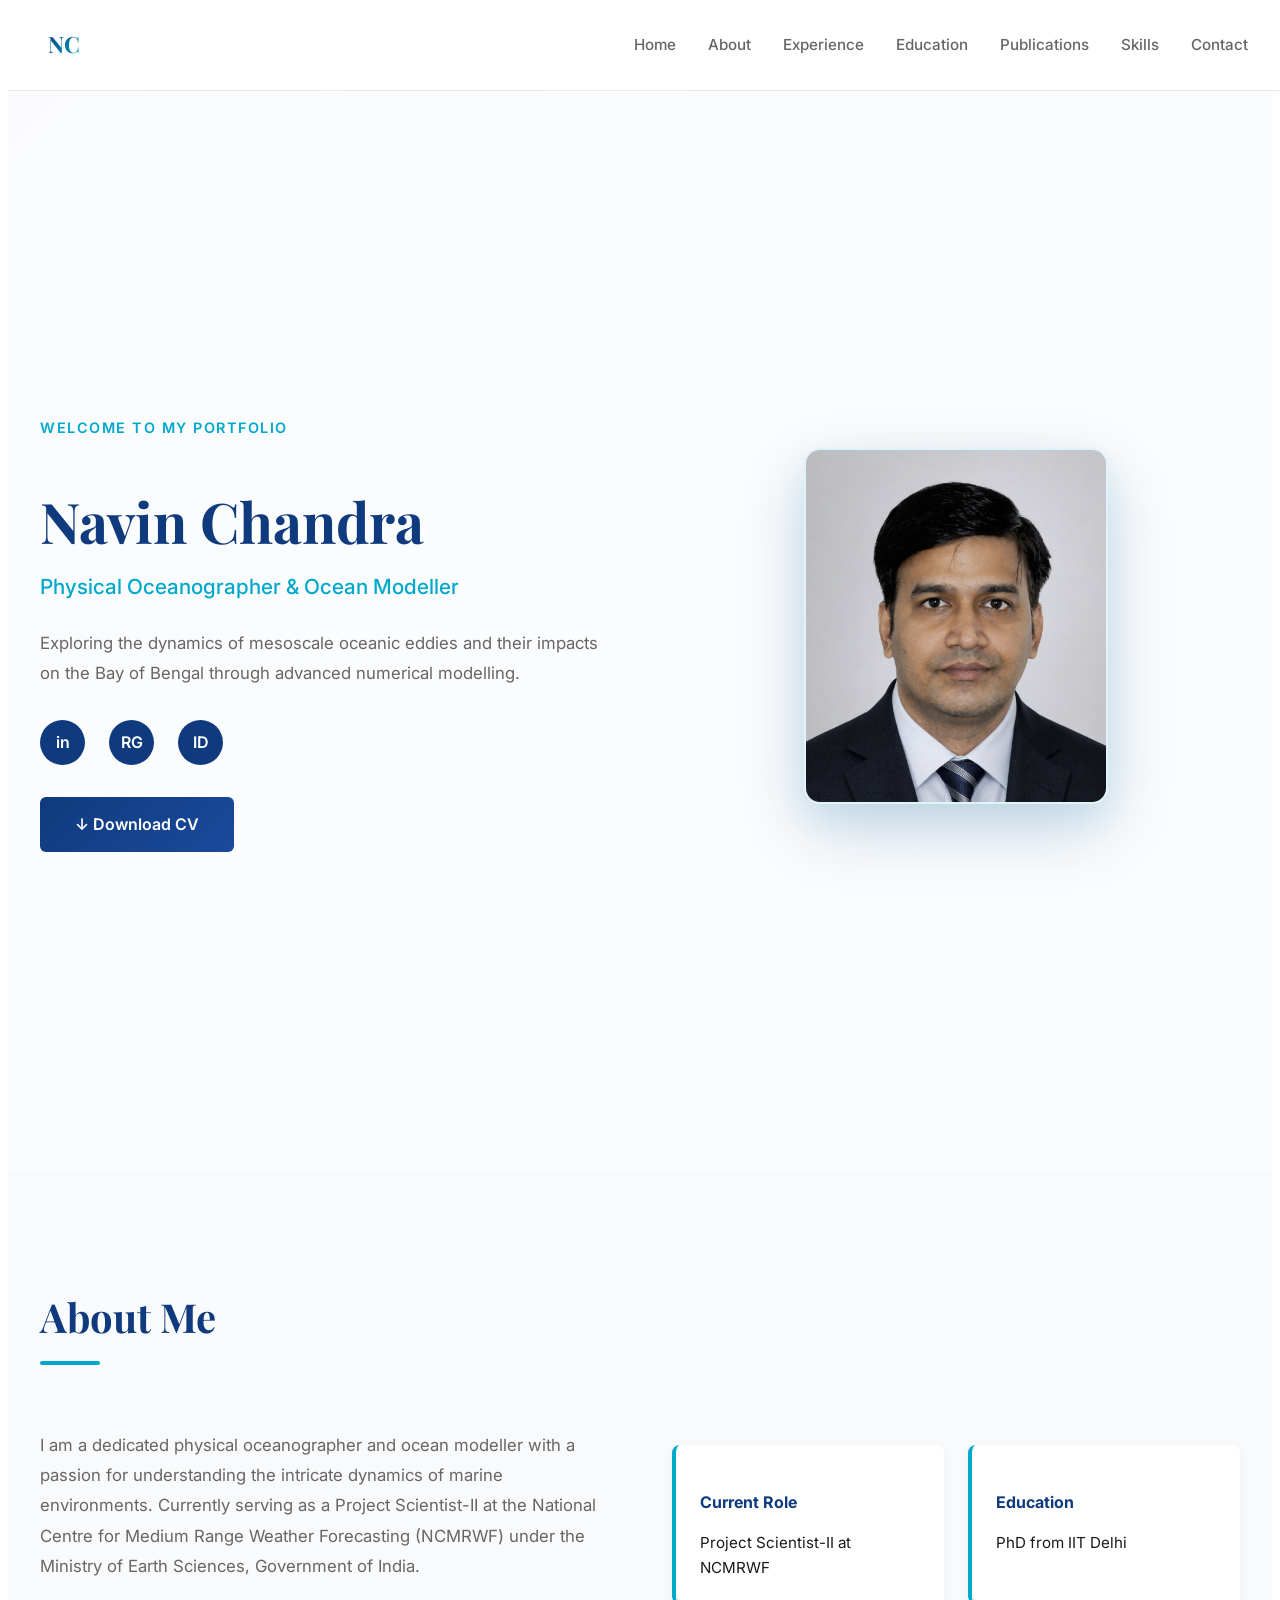
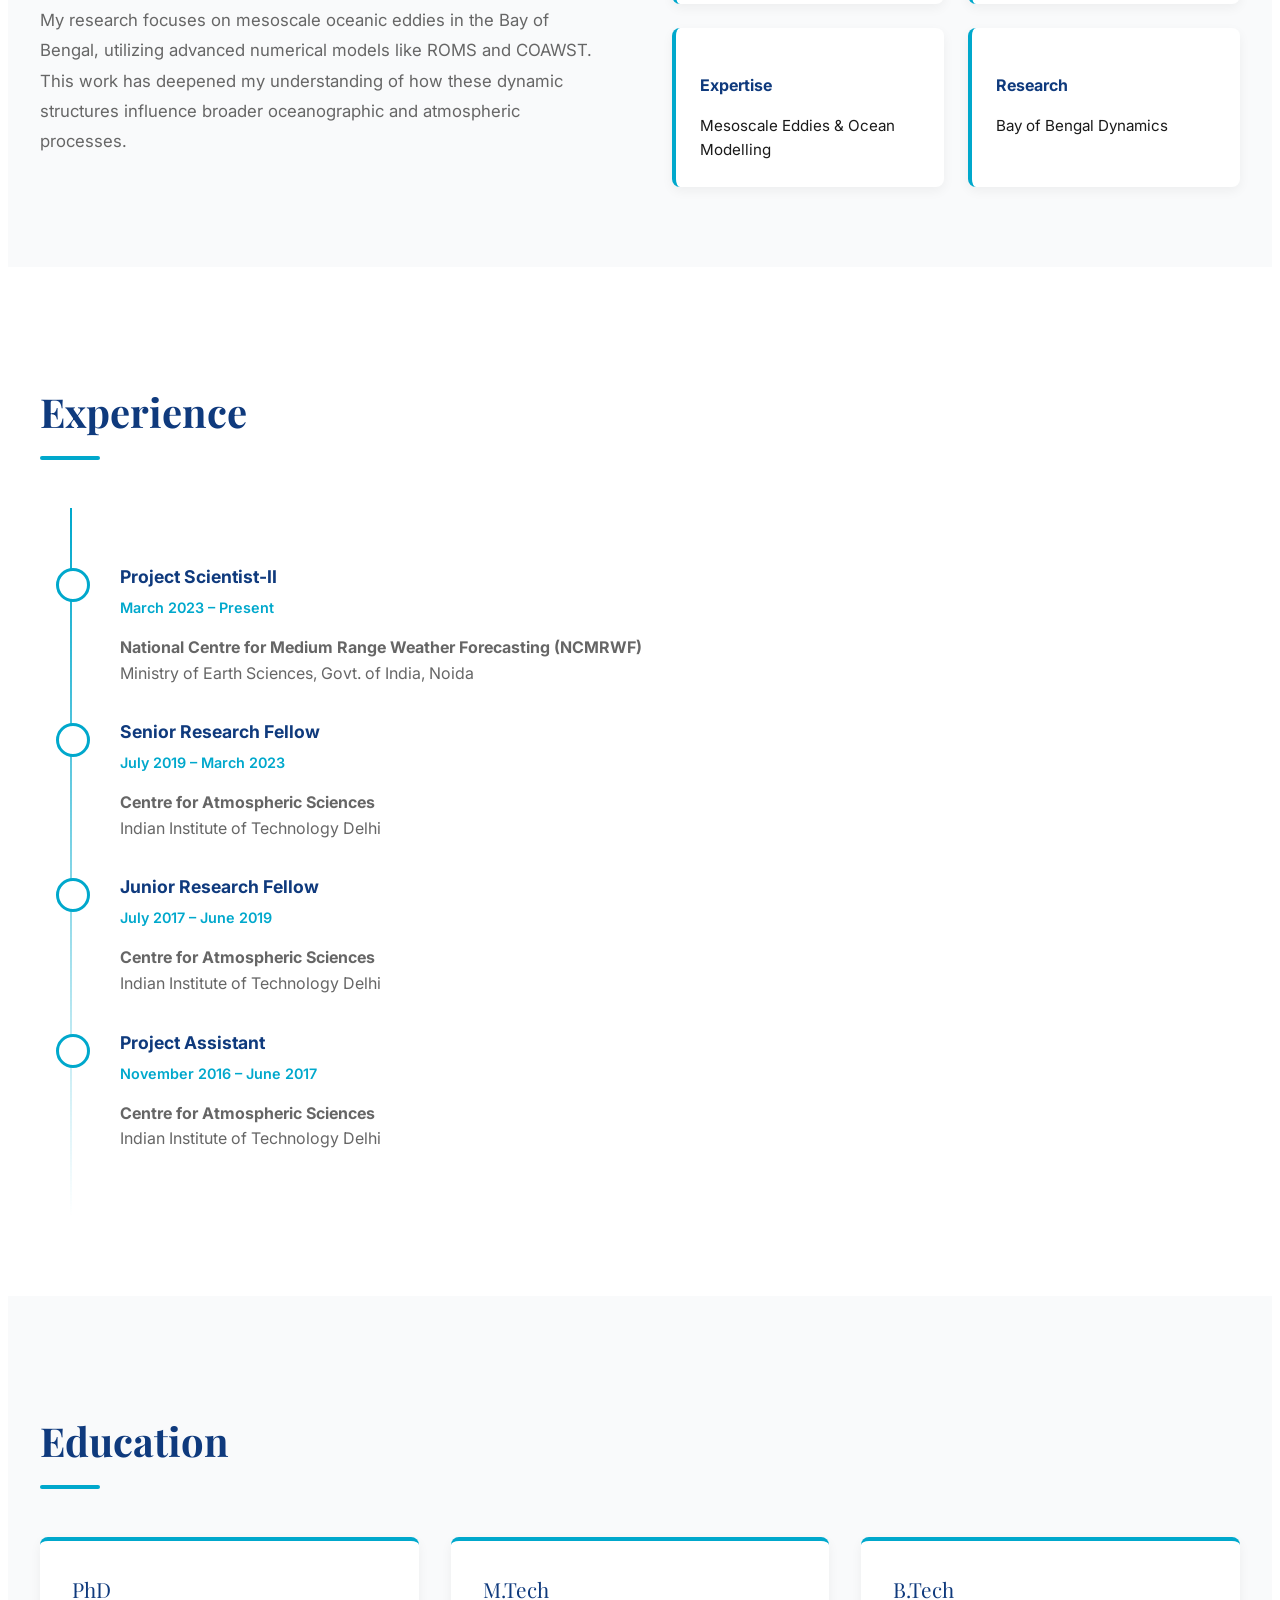
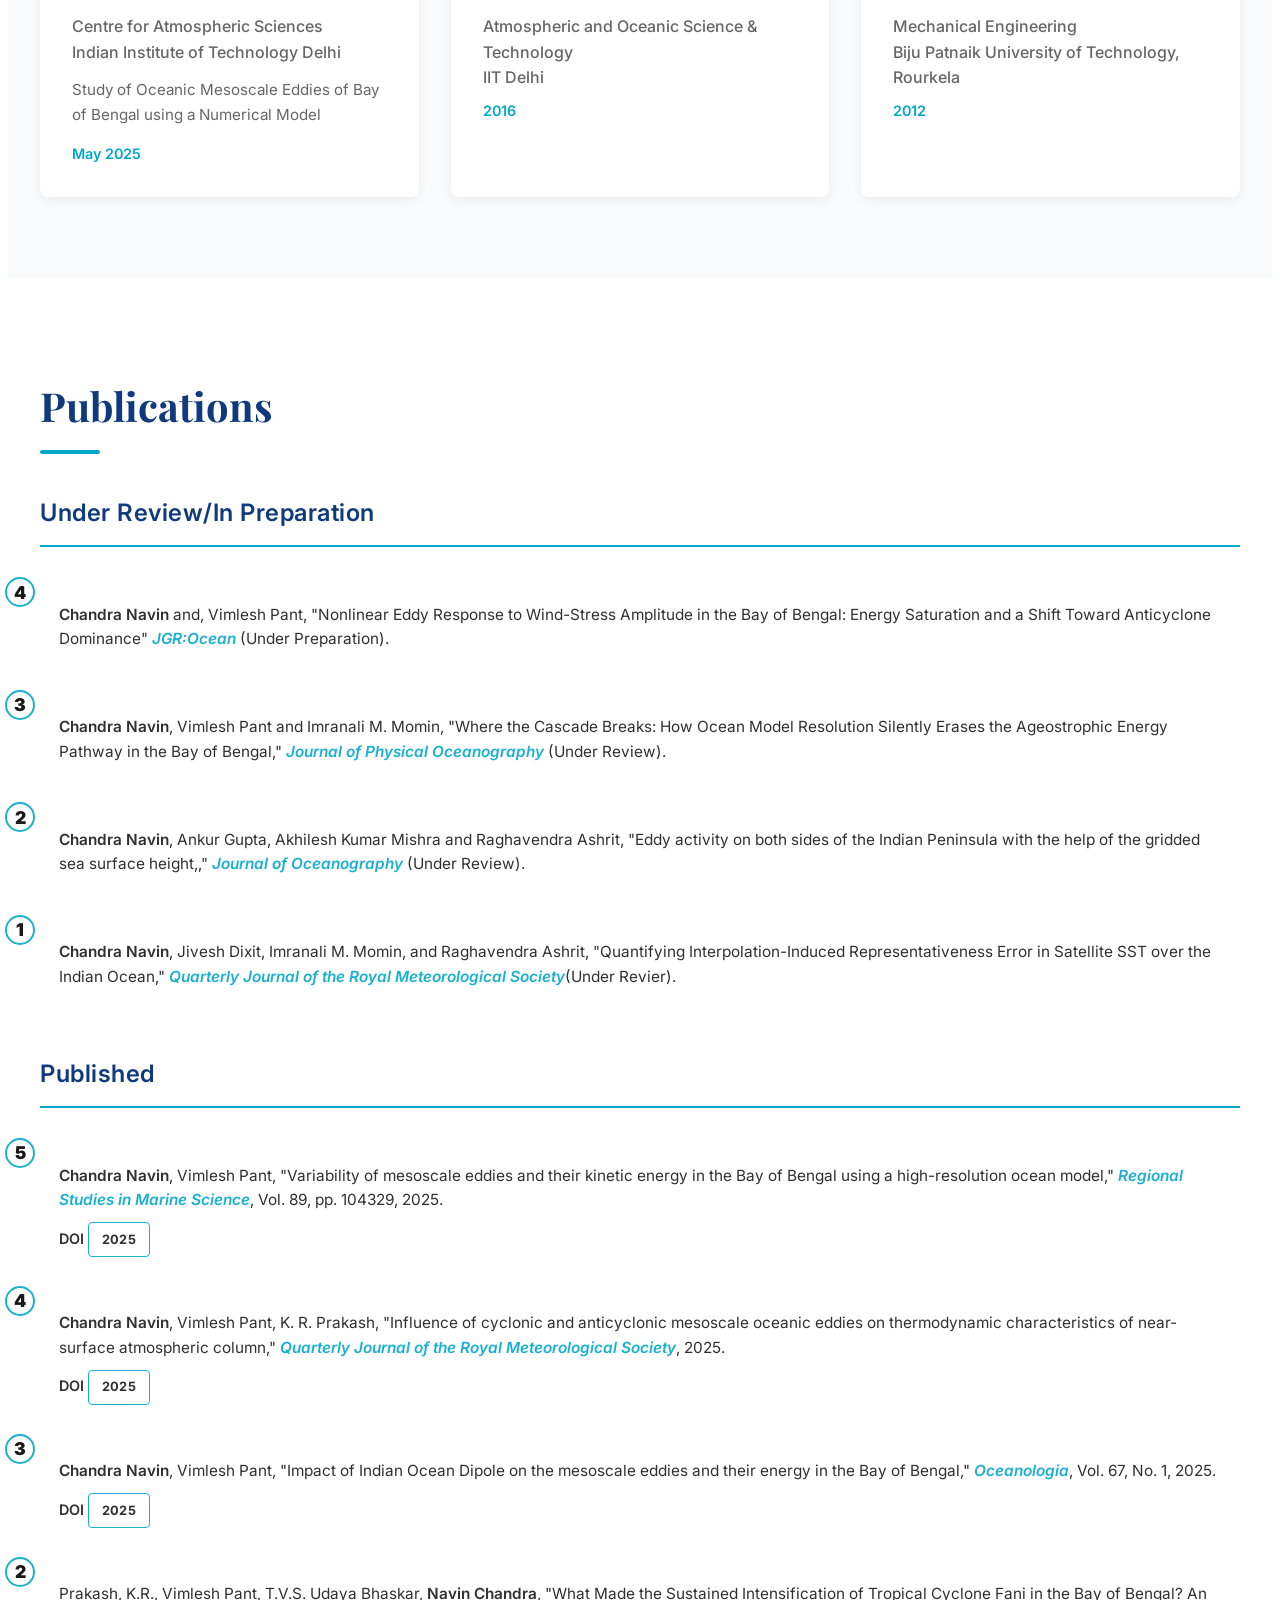
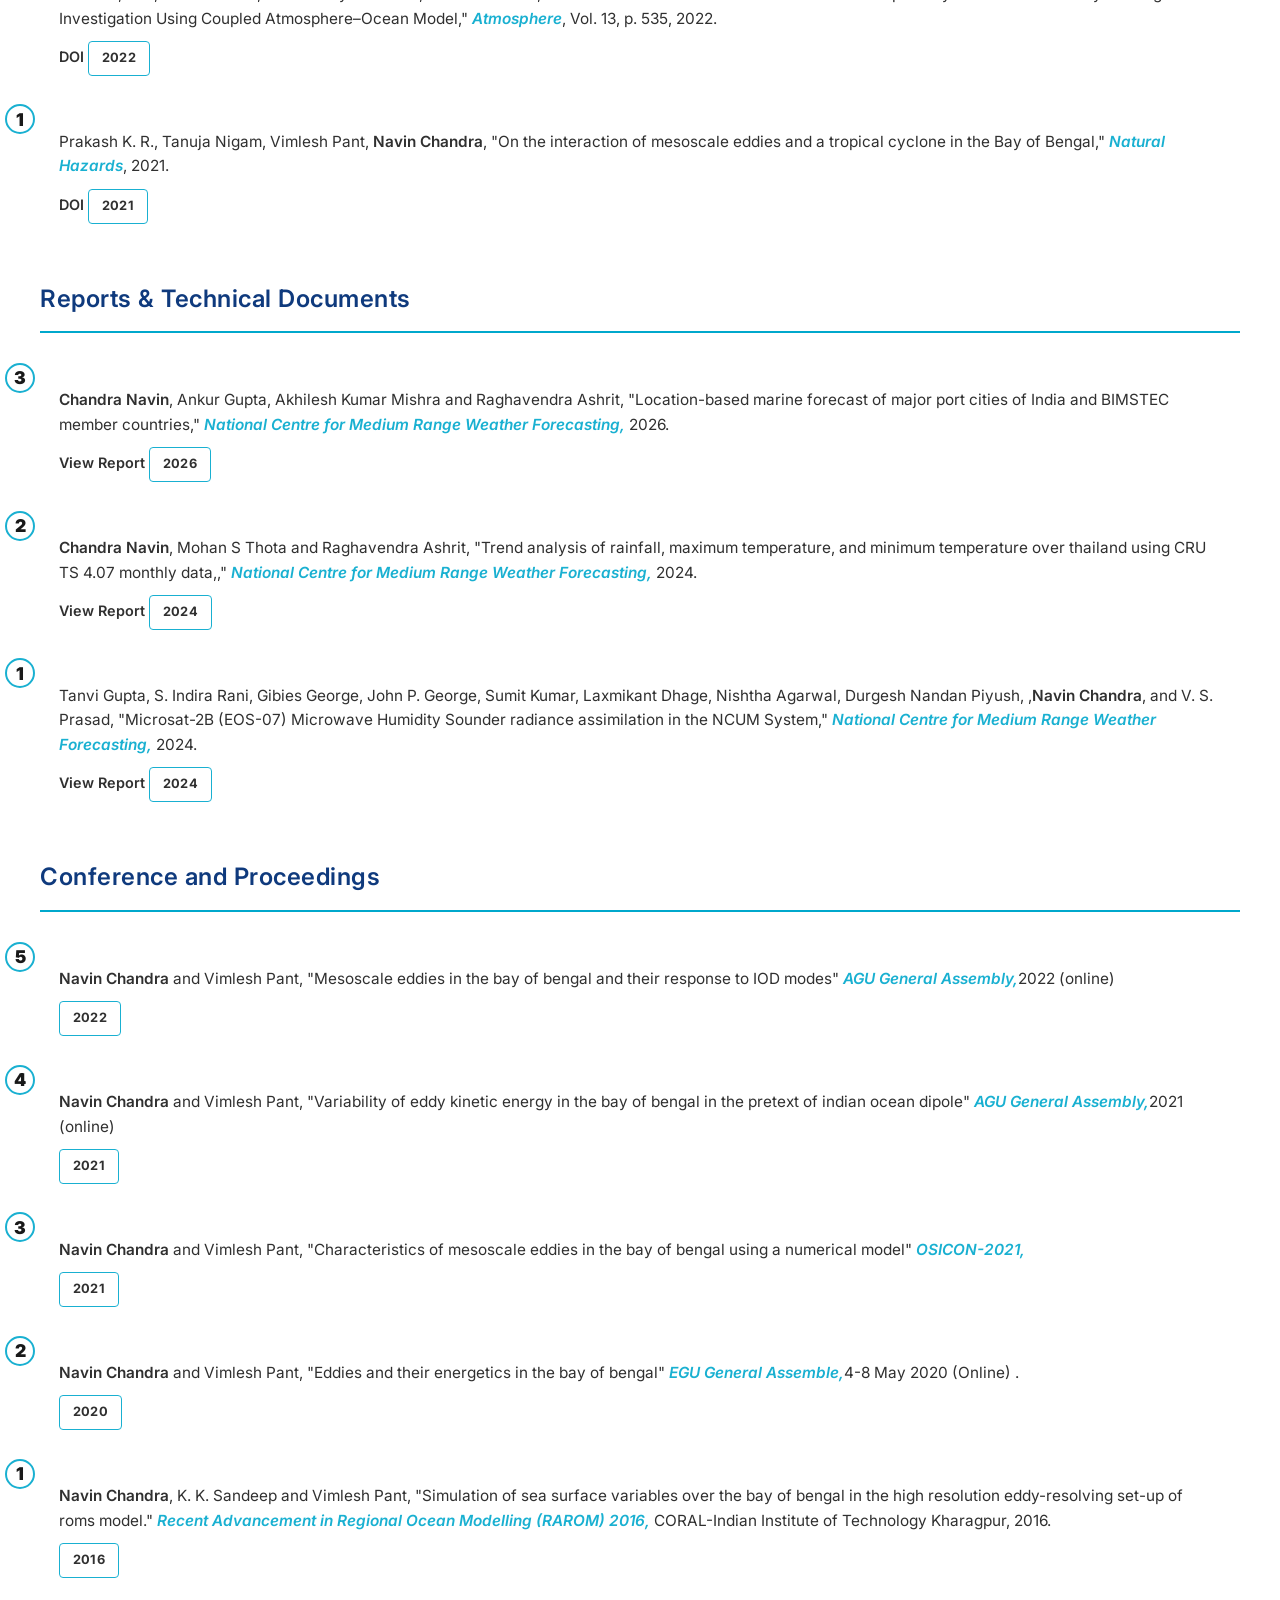
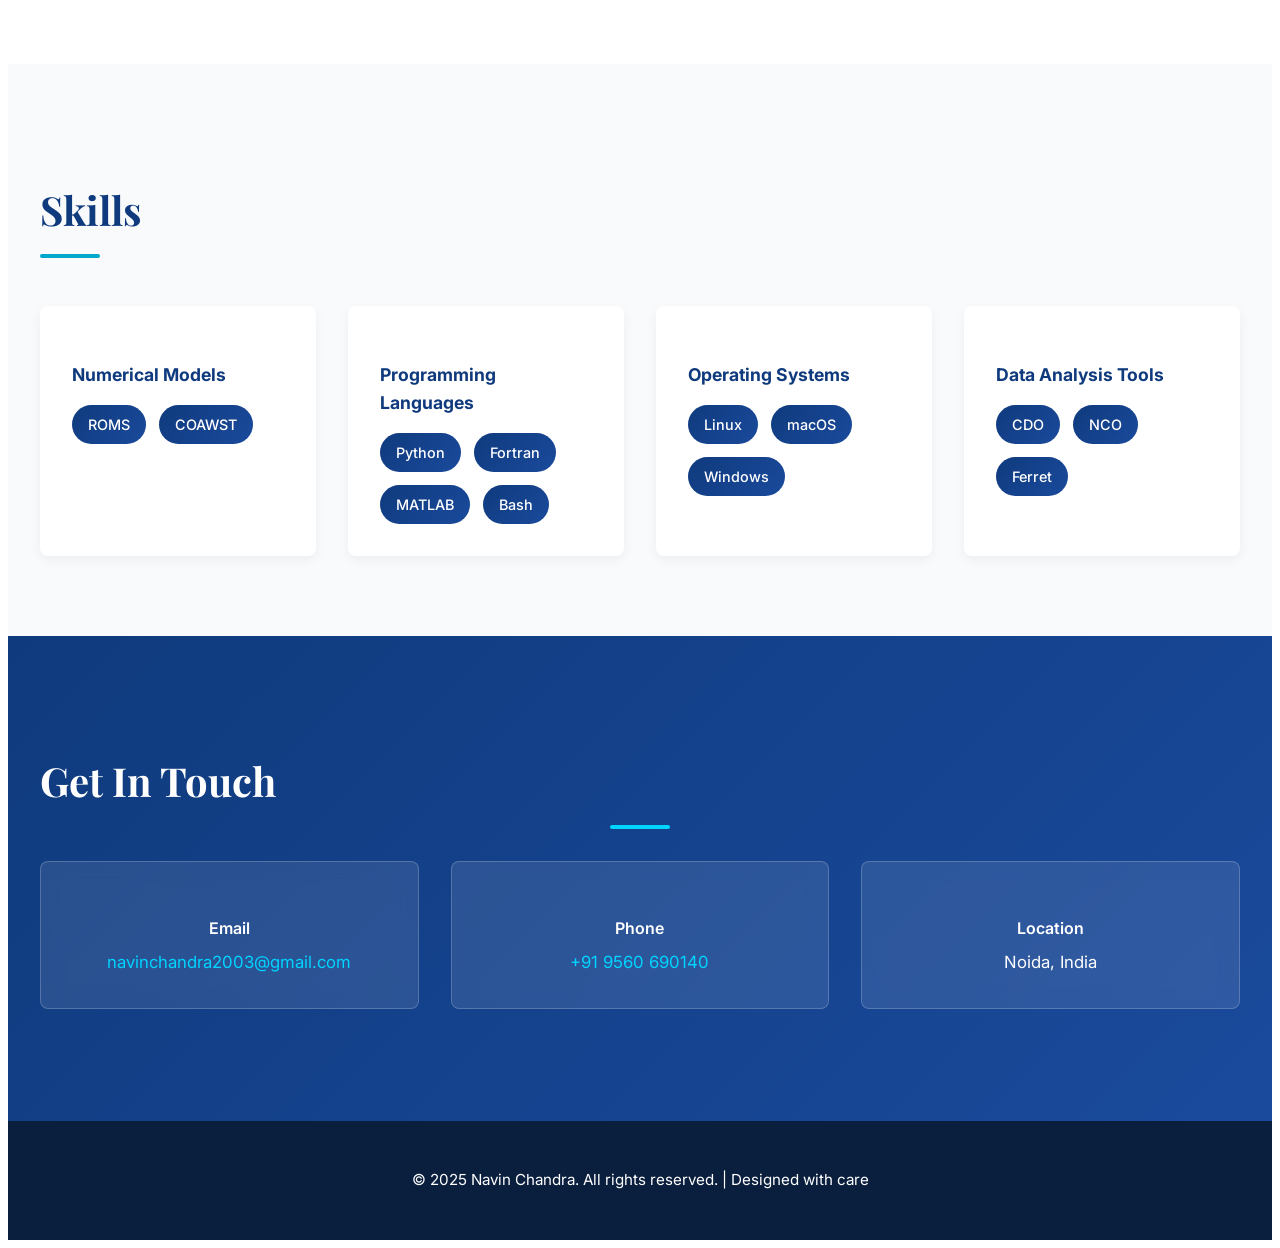
==== index.html @ 40f8e54f "Added wind sensitivity work, added seq" ====
<!DOCTYPE html>
<html lang="en">
<head>
    <meta charset="UTF-8">
    <meta name="viewport" content="width=device-width, initial-scale=1.0">
    <title>Navin Chandra - Physical Oceanographer</title>
    <link href="https://fonts.googleapis.com/css2?family=Playfair+Display:wght@600;700&family=Inter:wght@400;500;600&display=swap" rel="stylesheet">
    <link rel="stylesheet" href="style.css">
</head>
<body>
    <!-- Navigation -->
    <nav>
        <div class="container">
            <div class="logo">NC</div>
            <ul>
                <li><a href="#home">Home</a></li>
                <li><a href="#about">About</a></li>
                <li><a href="#experience">Experience</a></li>
                <li><a href="#education">Education</a></li>
                <li><a href="#publication">Publications</a></li>
                <li><a href="#skills">Skills</a></li>
                <li><a href="#contact">Contact</a></li>
            </ul>
        </div>
    </nav>

    <!-- Hero Section -->
    <section class="hero" id="home">
        <div class="container">
            <div class="hero-content">
                <p style="font-size: 0.9rem; color: var(--accent); font-weight: 600; text-transform: uppercase; letter-spacing: 1.5px;">Welcome to my portfolio</p>
                <h1>Navin Chandra</h1>
                <div class="subtitle">Physical Oceanographer & Ocean Modeller</div>
                <p>Exploring the dynamics of mesoscale oceanic eddies and their impacts on the Bay of Bengal through advanced numerical modelling.</p>
                
                <div class="social-links">
                    <a href="https://www.linkedin.com/in/navin-chandra-877a0140/" target="_blank" title="LinkedIn">in</a>
                    <a href="https://www.researchgate.net/profile/Navin_Chandra6" target="_blank" title="ResearchGate">RG</a>
                    <a href="https://orcid.org/0000-0001-9891-887X" target="_blank" title="ORCID">ID</a>
                </div>
                
                <a href="Navin_Chandra_CV.pdf" class="cta-button" target="_blank">↓ Download CV</a>
            </div>
            <div class="hero-image">
                <img src="navin.png" alt="Navin Chandra - Physical Oceanographer" title="Navin Chandra">
            </div>
        </div>
    </section>

    <!-- About Section -->
    <section id="about">
        <div class="container">
            <h2>About Me</h2>
            <div class="about-content">
                <div class="about-text">
                    <p>I am a dedicated physical oceanographer and ocean modeller with a passion for understanding the intricate dynamics of marine environments. Currently serving as a Project Scientist-II at the National Centre for Medium Range Weather Forecasting (NCMRWF) under the Ministry of Earth Sciences, Government of India.</p>
                    
                    <p>My research focuses on mesoscale oceanic eddies in the Bay of Bengal, utilizing advanced numerical models like ROMS and COAWST. This work has deepened my understanding of how these dynamic structures influence broader oceanographic and atmospheric processes.</p>
                </div>
                
                <div class="about-highlights">
                    <div class="highlight-card">
                        <h4>Current Role</h4>
                        <p>Project Scientist-II at NCMRWF</p>
                    </div>
                    <div class="highlight-card">
                        <h4>Education</h4>
                        <p>PhD from IIT Delhi</p>
                    </div>
                    <div class="highlight-card">
                        <h4>Expertise</h4>
                        <p>Mesoscale Eddies & Ocean Modelling</p>
                    </div>
                    <div class="highlight-card">
                        <h4>Research</h4>
                        <p>Bay of Bengal Dynamics</p>
                    </div>
                </div>
            </div>
        </div>
    </section>

    <!-- Experience Section -->
    <section id="experience">
        <div class="container">
            <h2>Experience</h2>
            <div class="timeline">
                <div class="timeline-item">
                    <h4>Project Scientist-II</h4>
                    <div class="date">March 2023 – Present</div>
                    <p><strong>National Centre for Medium Range Weather Forecasting (NCMRWF)</strong><br>Ministry of Earth Sciences, Govt. of India, Noida</p>
                </div>

                <div class="timeline-item">
                    <h4>Senior Research Fellow</h4>
                    <div class="date">July 2019 – March 2023</div>
                    <p><strong>Centre for Atmospheric Sciences</strong><br>Indian Institute of Technology Delhi</p>
                </div>

                <div class="timeline-item">
                    <h4>Junior Research Fellow</h4>
                    <div class="date">July 2017 – June 2019</div>
                    <p><strong>Centre for Atmospheric Sciences</strong><br>Indian Institute of Technology Delhi</p>
                </div>

                <div class="timeline-item">
                    <h4>Project Assistant</h4>
                    <div class="date">November 2016 – June 2017</div>
                    <p><strong>Centre for Atmospheric Sciences</strong><br>Indian Institute of Technology Delhi</p>
                </div>
            </div>
        </div>
    </section>

    <!-- Education Section -->
    <section id="education">
        <div class="container">
            <h2>Education</h2>
            <div class="education-grid">
                <div class="education-card">
                    <div class="degree">PhD</div>
                    <div class="institution">Centre for Atmospheric Sciences<br>Indian Institute of Technology Delhi</div>
                    <p style="font-size: 0.95rem; color: var(--text-light); margin-top: 0.8rem;">Study of Oceanic Mesoscale Eddies of Bay of Bengal using a Numerical Model</p>
                    <div class="year">May 2025</div>
                </div>

                <div class="education-card">
                    <div class="degree">M.Tech</div>
                    <div class="institution">Atmospheric and Oceanic Science & Technology<br>IIT Delhi</div>
                    <div class="year">2016</div>
                </div>

                <div class="education-card">
                    <div class="degree">B.Tech</div>
                    <div class="institution">Mechanical Engineering<br>Biju Patnaik University of Technology, Rourkela</div>
                    <div class="year">2012</div>
                </div>
            </div>
        </div>
    </section>

    <!-- Publications Section -->
    <section id="publication">
        <div class="container">
            <h2>Publications</h2>
            
            <h3 style="font-size: 1.5rem; color: var(--primary); margin-top: 2.5rem; margin-bottom: 1.5rem; padding-bottom: 0.8rem; border-bottom: 2px solid var(--accent);">Under Review/In Preparation</h3>

            <div class="publication-item" style="border-left-color: #ffa500; opacity: 0.9;" data-number="4">
                <p><strong>Chandra Navin</strong> and, Vimlesh Pant, "Nonlinear Eddy Response to Wind-Stress Amplitude in the Bay of Bengal: Energy Saturation and a Shift Toward Anticyclone Dominance" <em>JGR:Ocean </em> (Under Preparation).</p>
            </div>

            <div class="publication-item" style="border-left-color: #ffa500; opacity: 0.9;" data-number="3">
                <p><strong>Chandra Navin</strong>, Vimlesh Pant and Imranali M. Momin, "Where the Cascade Breaks: How Ocean Model Resolution Silently Erases the Ageostrophic Energy Pathway in the Bay of Bengal," <em>Journal of Physical Oceanography </em> (Under Review).</p>
            </div>
            
            <div class="publication-item" style="border-left-color: #ffa500; opacity: 0.9;" data-number="2">
                <p><strong>Chandra Navin</strong>, Ankur Gupta, Akhilesh Kumar Mishra and Raghavendra Ashrit, "Eddy activity on both sides of the Indian Peninsula with the help of the gridded sea surface height,," <em>Journal of Oceanography</em> (Under Review).</p>
            </div>

            <div class="publication-item" style="border-left-color: #ffa500; opacity: 0.9;" data-number="1">
                <p><strong>Chandra Navin</strong>, Jivesh Dixit, Imranali M. Momin, and Raghavendra Ashrit, "Quantifying Interpolation-Induced Representativeness Error in Satellite SST over the Indian Ocean,"  <em>Quarterly Journal of the Royal Meteorological Society</em>(Under Revier).</p>
            </div>


            <h3 style="font-size: 1.5rem; color: var(--primary); margin-top: 2.5rem; margin-bottom: 1.5rem; padding-bottom: 0.8rem; border-bottom: 2px solid var(--accent);">Published</h3>

            <div class="publication-item" style="border-left-color: #27ae60; opacity: 0.9;"data-number="5">
                <p><strong>Chandra Navin</strong>, Vimlesh Pant, "Variability of mesoscale eddies and their kinetic energy in the Bay of Bengal using a high-resolution ocean model," <em>Regional Studies in Marine Science</em>, Vol. 89, pp. 104329, 2025.</p>
                <a href="https://doi.org/10.1016/j.rsma.2025.104329" target="_blank">DOI </a>
                <div class="publication-year">2025</div>
            </div>

            <div class="publication-item" style="border-left-color: #27ae60; opacity: 0.9;"data-number="4">
                <p><strong>Chandra Navin</strong>, Vimlesh Pant, K. R. Prakash, "Influence of cyclonic and anticyclonic mesoscale oceanic eddies on thermodynamic characteristics of near-surface atmospheric column," <em>Quarterly Journal of the Royal Meteorological Society</em>, 2025.</p>
                <a href="https://doi.org/10.1002/qj.5036" target="_blank">DOI </a>
                <div class="publication-year">2025</div>
            </div>

            <div class="publication-item" style="border-left-color: #27ae60; opacity: 0.9;"data-number="3">
                <p><strong>Chandra Navin</strong>, Vimlesh Pant, "Impact of Indian Ocean Dipole on the mesoscale eddies and their energy in the Bay of Bengal," <em>Oceanologia</em>, Vol. 67, No. 1, 2025.</p>
                <a href="https://doi.org/10.5697/ygvi7171" target="_blank">DOI </a>
                <div class="publication-year">2025</div>
            </div>

            <div class="publication-item" style="border-left-color: #27ae60; opacity: 0.9;"data-number="2">
                <p>Prakash, K.R., Vimlesh Pant, T.V.S. Udaya Bhaskar, <strong>Navin Chandra</strong>, "What Made the Sustained Intensification of Tropical Cyclone Fani in the Bay of Bengal? An Investigation Using Coupled Atmosphere–Ocean Model," <em>Atmosphere</em>, Vol. 13, p. 535, 2022.</p>
                <a href="https://doi.org/10.3390/atmos13040535" target="_blank">DOI </a>
                <div class="publication-year">2022</div>
            </div>

            <div class="publication-item" style="border-left-color: #27ae60; opacity: 0.9;" data-number="1">
                <p>Prakash K. R., Tanuja Nigam, Vimlesh Pant, <strong>Navin Chandra</strong>, "On the interaction of mesoscale eddies and a tropical cyclone in the Bay of Bengal," <em>Natural Hazards</em>, 2021.</p>
                <a href="https://doi.org/10.1007/s11069-021-04524-z" target="_blank">DOI </a>
                <div class="publication-year">2021</div>
            </div>

            <h3 style="font-size: 1.5rem; color: var(--primary); margin-top: 2.5rem; margin-bottom: 1.5rem; padding-bottom: 0.8rem; border-bottom: 2px solid var(--accent);">Reports & Technical Documents</h3>
            
            <div class="publication-item" style="border-left-color: #27ae60; opacity: 0.9;" data-number="3">
                <p><strong>Chandra Navin</strong>, Ankur Gupta, Akhilesh Kumar Mishra and Raghavendra Ashrit, "Location-based marine forecast of major port cities of India and BIMSTEC member countries," <em>National Centre for Medium Range Weather Forecasting,</em> 2026.</p>
                <a href="https://nwp.ncmrwf.gov.in/publications/rr/10.64349/nmrf.tr.4.2026" target="_blank" >View Report</a>
                <div class="publication-year" >2026</div>
            </div>
            
            <div class="publication-item" style="border-left-color: #27ae60; opacity: 0.9;" data-number="2">
                <p><strong>Chandra Navin</strong>, Mohan S Thota and Raghavendra Ashrit, "Trend analysis of rainfall, maximum temperature, and minimum temperature over thailand using CRU TS 4.07 monthly data,," <em>National Centre for Medium Range Weather Forecasting,</em> 2024.</p>
                <a href="https://nwp.ncmrwf.gov.in/publications/rr/10.64349/nmrf.rr.5.2024" target="_blank" >View Report</a>
                <div class="publication-year" >2024</div>
            </div>

            <div class="publication-item" style="border-left-color: #27ae60; opacity: 0.9;" data-number="1">
                <p>Tanvi Gupta, S. Indira Rani, Gibies George, John P. George, Sumit Kumar, Laxmikant Dhage, Nishtha Agarwal, Durgesh Nandan Piyush, ,<strong>Navin Chandra</strong>, and V. S. Prasad, "Microsat-2B (EOS-07) Microwave Humidity Sounder radiance assimilation in the NCUM System," <em>National Centre for Medium Range Weather Forecasting,</em> 2024.</p>
                <a href="https://nwp.ncmrwf.gov.in/publications/rr/10.64349/nmrf.rr.2.2024" target="_blank">View Report</a>
                <div class="publication-year">2024</div>
            </div>

            <h3 style="font-size: 1.5rem; color: var(--primary); margin-top: 2.5rem; margin-bottom: 1.5rem; padding-bottom: 0.8rem; border-bottom: 2px solid var(--accent);">Conference and Proceedings</h3>

            <div class="publication-item" style="border-left-color: #27ae60; opacity: 0.9;" data-number="5">
                <p><strong>Navin Chandra</strong> and Vimlesh Pant, "Mesoscale eddies in the bay of bengal and their response to IOD modes" <em>AGU General Assembly,</em>2022 (online) </p>
                <div class="publication-year" >2022</div>
            </div>

            <div class="publication-item" style="border-left-color: #27ae60; opacity: 0.9;" data-number="4">
                <p><strong>Navin Chandra</strong> and Vimlesh Pant, "Variability of eddy kinetic energy in the bay of bengal in the pretext of indian ocean dipole" <em>AGU General Assembly,</em>2021 (online) </p>
                <div class="publication-year" >2021</div>
            </div>

            <div class="publication-item" style="border-left-color: #27ae60; opacity: 0.9;" data-number="3">
                <p><strong>Navin Chandra</strong> and Vimlesh Pant, "Characteristics of mesoscale eddies in the bay of bengal using a numerical model" <em>OSICON-2021,</em> </p>
                <div class="publication-year" >2021</div>
            </div>

            <div class="publication-item" style="border-left-color: #27ae60; opacity: 0.9;" data-number="2">
                <p><strong>Navin Chandra</strong> and Vimlesh Pant, "Eddies and their energetics in the bay of bengal" <em>EGU General Assemble,</em>4-8 May 2020 (Online) .</p>
                <div class="publication-year" >2020</div>
            </div>
            
            <div class="publication-item" style="border-left-color: #27ae60; opacity: 0.9;" data-number="1">
                <p><strong>Navin Chandra</strong>, K. K. Sandeep and Vimlesh Pant, "Simulation of sea surface variables over the bay of bengal in the high resolution eddy-resolving set-up of roms model." <em>Recent Advancement in Regional Ocean Modelling (RAROM) 2016,</em> CORAL-Indian Institute of Technology Kharagpur, 2016.</p>
                <div class="publication-year" >2016</div>
            </div>


            

        </div>
    </section>

    <!-- Skills Section -->
    <section id="skills">
        <div class="container">
            <h2>Skills</h2>
            <div class="skills-grid">
                <div class="skill-category">
                    <h4>Numerical Models</h4>
                    <div class="skill-tags">
                        <span class="skill-tag">ROMS</span>
                        <span class="skill-tag">COAWST</span>
                    </div>
                </div>

                <div class="skill-category">
                    <h4>Programming Languages</h4>
                    <div class="skill-tags">
                        <span class="skill-tag">Python</span>
                        <span class="skill-tag">Fortran</span>
                        <span class="skill-tag">MATLAB</span>
                        <span class="skill-tag">Bash</span>
                    </div>
                </div>

                <div class="skill-category">
                    <h4>Operating Systems</h4>
                    <div class="skill-tags">
                        <span class="skill-tag">Linux</span>
                        <span class="skill-tag">macOS</span>
                        <span class="skill-tag">Windows</span>
                    </div>
                </div>

                <div class="skill-category">
                    <h4>Data Analysis Tools</h4>
                    <div class="skill-tags">
                        <span class="skill-tag">CDO</span>
                        <span class="skill-tag">NCO</span>
                        <span class="skill-tag">Ferret</span>
                    </div>
                </div>
            </div>
        </div>
    </section>

    <!-- Contact Section -->
    <section id="contact">
        <div class="container">
            <h2>Get In Touch</h2>
            <div class="contact-info">
                <div class="contact-method">
                    <h4>Email</h4>
                    <p><a href="mailto:navinchandra2003@gmail.com">navinchandra2003@gmail.com</a></p>
                </div>
                <div class="contact-method">
                    <h4>Phone</h4>
                    <p><a href="tel:+919560690140">+91 9560 690140</a></p>
                </div>
                <div class="contact-method">
                    <h4>Location</h4>
                    <p>Noida, India</p>
                </div>
            </div>
        </div>
    </section>

    <!-- Footer -->
    <footer>
        <div class="container">
            <p>&copy; 2025 Navin Chandra. All rights reserved. | Designed with care</p>
        </div>
    </footer>
</body>
</html>
---- style.css ----
---
---

* {
    margin: 0;
    padding: 0;
    box-sizing: border-box;
}

:root {
    --primary: #0f3a7d;
    --primary-light: #1a4a9c;
    --accent: #00a8cc;
    --accent-light: #00d4ff;
    --text-dark: #1a1a1a;
    --text-light: #666666;
    --border-light: #e8e8e8;
    --bg-light: #f9fafb;
    --bg-white: #ffffff;
}

html {
    scroll-behavior: smooth;
}

body {
    font-family: 'Inter', sans-serif;
    color: var(--text-dark);
    background: var(--bg-white);
    line-height: 1.6;
    overflow-x: hidden;
}

/* ===== NAVIGATION ===== */
nav {
    position: fixed;
    top: 0;
    width: 100%;
    background: rgba(255, 255, 255, 0.95);
    backdrop-filter: blur(10px);
    z-index: 100;
    border-bottom: 1px solid var(--border-light);
    padding: 1rem 0;
}

nav .container {
    max-width: 1200px;
    margin: 0 auto;
    padding: 0 2rem;
    display: flex;
    justify-content: space-between;
    align-items: center;
}

nav .logo {
    font-family: 'Playfair Display', serif;
    font-size: 1.4rem;
    font-weight: 700;
    background: linear-gradient(135deg, var(--primary), var(--accent));
    -webkit-background-clip: text;
    -webkit-text-fill-color: transparent;
    background-clip: text;
}

nav ul {
    list-style: none;
    display: flex;
    gap: 2rem;
}

nav a {
    text-decoration: none;
    color: var(--text-light);
    font-size: 0.95rem;
    font-weight: 500;
    transition: all 0.3s ease;
    position: relative;
}

nav a:hover {
    color: var(--accent);
}

nav a::after {
    content: '';
    position: absolute;
    width: 0;
    height: 2px;
    bottom: -5px;
    left: 0;
    background: var(--accent);
    transition: width 0.3s ease;
}

nav a:hover::after {
    width: 100%;
}

@media (max-width: 768px) {
    nav ul {
        gap: 1rem;
        font-size: 0.9rem;
    }
}

/* ===== HERO SECTION ===== */
.hero {
    margin-top: 80px;
    background: linear-gradient(135deg, rgba(15, 58, 125, 0.02), rgba(0, 168, 204, 0.02));
    padding: 6rem 2rem;
    min-height: 100vh;
    display: flex;
    align-items: center;
}

.hero .container {
    max-width: 1200px;
    margin: 0 auto;
    display: grid;
    grid-template-columns: 1fr 1fr;
    gap: 4rem;
    align-items: center;
}

.hero-content h1 {
    font-family: 'Playfair Display', serif;
    font-size: 3.5rem;
    font-weight: 700;
    line-height: 1.2;
    color: var(--primary);
    margin-bottom: 1rem;
    animation: slideInLeft 0.8s ease;
}

.hero-content .subtitle {
    font-size: 1.3rem;
    color: var(--accent);
    font-weight: 500;
    margin-bottom: 1.5rem;
    animation: slideInLeft 0.8s ease 0.1s both;
}

.hero-content p {
    font-size: 1.05rem;
    color: var(--text-light);
    margin-bottom: 2rem;
    line-height: 1.8;
    animation: slideInLeft 0.8s ease 0.2s both;
}

.hero-image {
    position: relative;
    animation: slideInRight 0.8s ease;
    display: flex;
    justify-content: center;
    align-items: center;
}

.hero-image img {
    width: 55%;
    max-width: 300px;
    aspect-ratio: 0.85;
    object-fit: cover;
    object-position: center top;
    border-radius: 16px;
    box-shadow: 0 25px 70px rgba(15, 58, 125, 0.2),
                0 15px 35px rgba(0, 168, 204, 0.1);
    border: 2px solid rgba(0, 168, 204, 0.1);
    transition: all 0.3s ease;
}

.hero-image img:hover {
    transform: translateY(-5px);
    box-shadow: 0 35px 80px rgba(15, 58, 125, 0.25),
                0 20px 40px rgba(0, 168, 204, 0.15);
}

.social-links {
    display: flex;
    gap: 1.5rem;
    margin-bottom: 2rem;
    animation: slideInLeft 0.8s ease 0.3s both;
}

.social-links a {
    display: inline-flex;
    align-items: center;
    justify-content: center;
    width: 45px;
    height: 45px;
    border-radius: 50%;
    background: var(--primary);
    color: white;
    text-decoration: none;
    transition: all 0.3s ease;
    font-weight: 600;
}

.social-links a:hover {
    background: var(--accent);
    transform: translateY(-3px);
}

.cta-button {
    display: inline-block;
    padding: 0.9rem 2.2rem;
    background: linear-gradient(135deg, var(--primary), var(--primary-light));
    color: white;
    text-decoration: none;
    border-radius: 6px;
    font-weight: 600;
    transition: all 0.3s ease;
    cursor: pointer;
    border: none;
    font-size: 1rem;
    animation: slideInLeft 0.8s ease 0.3s both;
}

.cta-button:hover {
    transform: translateY(-2px);
    box-shadow: 0 10px 30px rgba(15, 58, 125, 0.3);
}

@keyframes slideInLeft {
    from {
        opacity: 0;
        transform: translateX(-30px);
    }
    to {
        opacity: 1;
        transform: translateX(0);
    }
}

@keyframes slideInRight {
    from {
        opacity: 0;
        transform: translateX(30px);
    }
    to {
        opacity: 1;
        transform: translateX(0);
    }
}

@media (max-width: 768px) {
    .hero .container {
        grid-template-columns: 1fr;
    }

    .hero-content h1 {
        font-size: 2.2rem;
    }

    .hero-content .subtitle {
        font-size: 1.1rem;
    }
}

/* ===== SECTIONS ===== */
section {
    padding: 5rem 2rem;
}

.container {
    max-width: 1200px;
    margin: 0 auto;
}

section h2 {
    font-family: 'Playfair Display', serif;
    font-size: 2.5rem;
    color: var(--primary);
    margin-bottom: 3rem;
    text-align: left;
    position: relative;
    padding-bottom: 1rem;
}

section h2::before {
    content: '';
    position: absolute;
    width: 60px;
    height: 4px;
    background: var(--accent);
    bottom: 0;
    left: 0;
    border-radius: 2px;
}

/* ===== ABOUT SECTION ===== */
#about {
    background: var(--bg-light);
}

.about-content {
    display: grid;
    grid-template-columns: 1fr 1fr;
    gap: 4rem;
    align-items: start;
}

.about-text p {
    font-size: 1.05rem;
    color: var(--text-light);
    margin-bottom: 1.5rem;
    line-height: 1.8;
}

.about-highlights {
    display: grid;
    grid-template-columns: 1fr 1fr;
    gap: 1.5rem;
    margin-top: 2rem;
}

.highlight-card {
    background: var(--bg-white);
    padding: 1.5rem;
    border-radius: 8px;
    border-left: 4px solid var(--accent);
    box-shadow: 0 4px 12px rgba(0, 0, 0, 0.05);
    transition: all 0.3s ease;
}

.highlight-card:hover {
    transform: translateY(-5px);
    box-shadow: 0 8px 20px rgba(15, 58, 125, 0.1);
}

.highlight-card h4 {
    color: var(--primary);
    margin-bottom: 0.5rem;
    font-size: 1rem;
}

.highlight-card p {
    font-size: 0.95rem;
    margin-bottom: 0;
}

@media (max-width: 768px) {
    .about-content {
        grid-template-columns: 1fr;
    }

    .about-highlights {
        grid-template-columns: 1fr;
    }
}

/* ===== EXPERIENCE ===== */
#experience {
    background: var(--bg-white);
}

.timeline {
    position: relative;
    padding: 2rem 0;
}

.timeline::before {
    content: '';
    position: absolute;
    left: 30px;
    top: 0;
    bottom: 0;
    width: 2px;
    background: linear-gradient(180deg, var(--accent), transparent);
}

.timeline-item {
    margin-bottom: 2rem;
    padding-left: 80px;
    position: relative;
    animation: fadeInUp 0.6s ease;
}

.timeline-item::before {
    content: '';
    position: absolute;
    left: 16px;
    top: 5px;
    width: 28px;
    height: 28px;
    background: var(--bg-white);
    border: 3px solid var(--accent);
    border-radius: 50%;
}

.timeline-item h4 {
    font-size: 1.1rem;
    color: var(--primary);
    margin-bottom: 0.3rem;
}

.timeline-item .date {
    font-size: 0.9rem;
    color: var(--accent);
    font-weight: 600;
    margin-bottom: 0.5rem;
}

.timeline-item p {
    color: var(--text-light);
    margin-bottom: 0;
    line-height: 1.6;
}

@keyframes fadeInUp {
    from {
        opacity: 0;
        transform: translateY(20px);
    }
    to {
        opacity: 1;
        transform: translateY(0);
    }
}

/* ===== EDUCATION ===== */
#education {
    background: var(--bg-light);
}

.education-grid {
    display: grid;
    grid-template-columns: repeat(auto-fit, minmax(320px, 1fr));
    gap: 2rem;
}

.education-card {
    background: var(--bg-white);
    padding: 2rem;
    border-radius: 8px;
    box-shadow: 0 4px 12px rgba(0, 0, 0, 0.05);
    border-top: 4px solid var(--accent);
    transition: all 0.3s ease;
}

.education-card:hover {
    transform: translateY(-8px);
    box-shadow: 0 12px 30px rgba(15, 58, 125, 0.12);
}

.education-card .degree {
    font-family: 'Playfair Display', serif;
    font-size: 1.3rem;
    color: var(--primary);
    margin-bottom: 0.5rem;
}

.education-card .institution {
    color: var(--text-light);
    font-weight: 500;
    margin-bottom: 0.5rem;
}

.education-card .year {
    color: var(--accent);
    font-weight: 600;
    font-size: 0.9rem;
}

/* ===== PUBLICATIONS ===== */
/*
#publication {
    background: var(--bg-white);
    padding: 3rem 2rem;
}

#publication h2 {
    margin-bottom: 2rem;
}

#publication h3 {
    font-size: 1.3rem !important;
    color: var(--primary) !important;
    margin-top: 1.8rem !important;
    margin-bottom: 1rem !important;
    padding-bottom: 0.5rem !important;
    border-bottom: 2px solid;
    font-weight: 600;
}

.publication-item {
    padding: 0.7rem 0.9rem;
    padding-left: 1.2rem;
    border-left: 4px solid var(--accent);
    background: transparent;
    margin-bottom: 0.7rem;
    border-radius: 3px;
    transition: all 0.3s ease;
    position: relative;
}

.publication-item::before {
    content: attr(data-number);
    position: absolute;
    left: -20px;
    top: 0;
    width: 16px;
    height: 100%;
    background: var(--accent);
    color: white;
    display: flex;
    align-items: center;
    justify-content: center;
    font-weight: 800;
    font-size: 0.85rem;
    line-height: 1;
    border-radius: 2px;
}

.publication-item[style*="border-left-color: #ffa500"]::before {
    background: #ffa500;
}

.publication-item[style*="border-left-color: #27ae60"]::before {
    background: #27ae60;
}

.publication-item:hover {
    background: var(--bg-light);
    transform: translateX(3px);
}

.publication-item p {
    color: var(--text-light);
    line-height: 1.5;
    margin-bottom: 0.4rem;
    font-size: 0.95rem;
}

.publication-item p strong {
    color: var(--primary);
    font-weight: 600;
}

.publication-item p em {
    color: var(--accent);
}

.publication-item a {
    color: var(--accent);
    text-decoration: none;
    font-weight: 500;
    transition: all 0.2s ease;
    font-size: 0.88rem;
    display: inline-block;
    margin-right: 0.8rem;
}

.publication-item a:hover {
    color: var(--primary);
    text-decoration: underline;
}

.publication-year {
    display: inline-block;
    background: var(--accent);
    color: white;
    padding: 0.25rem 0.6rem;
    border-radius: 12px;
    font-size: 0.78rem;
    font-weight: 700;
    margin-top: 0.3rem;
}

.publication-item[style*="border-left-color: #ffa500"] .publication-year {
    background: #ffa500;
}

.publication-item[style*="border-left-color: #27ae60"] .publication-year {
    background: #27ae60;
}
    */

/* ===== PUBLICATIONS ===== */
        #publication {
            background: var(--bg-white);
            padding: 4rem 2rem;
        }

        #publication h2 {
            margin-bottom: 2.5rem;
        }

        #publication h3 {
            font-size: 1.2rem;
            color: var(--primary);
            margin-top: 2rem;
            margin-bottom: 1.2rem;
            padding-bottom: 0.6rem;
            border-bottom: 2px solid;
            font-weight: 600;
            letter-spacing: 0.5px;
        }

        .publication-item {
            padding: 1rem 1.2rem;
            background: transparent;
            margin-bottom: 0.4rem;
            border-radius: 4px;
            transition: all 0.2s ease;
            position: relative;
        }

        .publication-item::before {
            content: attr(data-number);
            position: absolute;
            left: -35px;
            top: 6px;
            width: 26px;
            height: 26px;
            background: transparent;
            color: black;
            display: flex;
            align-items: center;
            justify-content: center;
            font-weight: 900;
            font-size: 1.1rem;
            line-height: 1;
            border-radius: 50%;
            border: 2px solid var(--accent);
        }

        .publication-item[style*="border-left-color: #ffa500"]::before {
            background: transparent;
            color: black;
            border-color: var(--accent);
        }

        .publication-item[style*="border-left-color: #27ae60"]::before {
            background: transparent;
            color: black;
            border-color: var(--accent);
        }

        .publication-item:hover {
            background: rgba(0, 168, 204, 0.02);
            transform: translateX(2px);
        }

        .publication-item p {
            color: var(--text-dark);
            line-height: 1.6;
            margin-bottom: 0.6rem;
            font-size: 0.96rem;
        }

        .publication-item p strong {
            color: var(--text-dark);
            font-weight: 600;
        }

        .publication-item p em {
            color: var(--accent);
            font-style: italic;
            font-weight: 600;
        }

        .publication-links {
            display: flex;
            gap: 0.8rem;
            flex-wrap: wrap;
            align-items: center;
            margin-top: 0.6rem;
        }

        .publication-item a {
            color: var(--text-dark);
            text-decoration: none;
            font-weight: 600;
            transition: all 0.2s ease;
            font-size: 0.9rem;
            display: inline-block;
        }

        .publication-item a:hover {
            color: var(--primary);
            text-decoration: underline;
        }

        .publication-meta {
            display: inline-flex;
            gap: 0.8rem;
            align-items: center;
            margin-top: 0;
            margin-left: 0.8rem;
        }

        .publication-year {
            display: inline-block;
            background: var(--accent);
            color: white;
            padding: 0.4rem 0.8rem;
            border-radius: 4px;
            font-size: 0.8rem;
            font-weight: 700;
            letter-spacing: 0.2px;
            border: 1px solid var(--accent);
            cursor: pointer;
            transition: all 0.2s ease;
        }

        .publication-year:hover {
            background: transparent;
            color: var(--accent);
        }

        .publication-item[style*="border-left-color: #ffa500"] {
            border-left-color: transparent;
        }

        .publication-item[style*="border-left-color: #ffa500"] .publication-year {
            background: transparent;
            color: var(--text-dark);
        }

        .publication-item[style*="border-left-color: #27ae60"] {
            border-left-color: transparent;
        }

        .publication-item[style*="border-left-color: #27ae60"] .publication-year {
            background: transparent;
            color: var(--text-dark);
        }

        .publication-item[style*="border-left-color: #27ae60"] a {
            color: var(--text-dark);
        }

        .publication-item[style*="border-left-color: #27ae60"] a:hover {
            color: var(--primary);
        }

        .publication-item[style*="border-left-color: #ffa500"] a {
            color: var(--text-dark);
        }

        .publication-item[style*="border-left-color: #ffa500"] a:hover {
            color: var(--primary);
        }

/* ===== SKILLS ===== */
#skills {
    background: var(--bg-light);
}

.skills-grid {
    display: grid;
    grid-template-columns: repeat(auto-fit, minmax(250px, 1fr));
    gap: 2rem;
}

.skill-category {
    background: var(--bg-white);
    padding: 2rem;
    border-radius: 8px;
    box-shadow: 0 4px 12px rgba(0, 0, 0, 0.05);
}

.skill-category h4 {
    color: var(--primary);
    margin-bottom: 1rem;
    font-size: 1.1rem;
}

.skill-tags {
    display: flex;
    flex-wrap: wrap;
    gap: 0.8rem;
}

.skill-tag {
    background: linear-gradient(135deg, var(--primary), var(--primary-light));
    color: white;
    padding: 0.5rem 1rem;
    border-radius: 20px;
    font-size: 0.9rem;
    font-weight: 500;
}

/* ===== CONTACT ===== */
#contact {
    background: linear-gradient(135deg, var(--primary), var(--primary-light));
    color: white;
    text-align: center;
}

#contact h2 {
    color: white;
    margin-bottom: 2rem;
}

#contact h2::before {
    background: var(--accent-light);
    margin-left: 50%;
    transform: translateX(-50%);
}

.contact-info {
    display: grid;
    grid-template-columns: repeat(auto-fit, minmax(280px, 1fr));
    gap: 2rem;
    margin-bottom: 2rem;
}

.contact-method {
    background: rgba(255, 255, 255, 0.1);
    padding: 2rem;
    border-radius: 8px;
    backdrop-filter: blur(10px);
    border: 1px solid rgba(255, 255, 255, 0.2);
}

.contact-method h4 {
    margin-bottom: 0.5rem;
    font-weight: 600;
}

.contact-method a {
    color: var(--accent-light);
    text-decoration: none;
    transition: all 0.3s ease;
}

.contact-method a:hover {
    text-decoration: underline;
}

.contact-method p {
    margin: 0;
    font-size: 1.05rem;
    word-break: break-all;
}

/* ===== FOOTER ===== */
footer {
    background: #0a1f3e;
    color: white;
    text-align: center;
    padding: 2rem;
    font-size: 0.95rem;
}

/* ===== SCROLL ANIMATIONS ===== */
.fade-in {
    opacity: 0;
    animation: fadeIn 0.6s ease forwards;
}

@keyframes fadeIn {
    to {
        opacity: 1;
    }
}

/* ===== RESPONSIVE ===== */
@media (max-width: 768px) {
    nav ul {
        gap: 1rem;
        font-size: 0.85rem;
    }

    .hero {
        padding: 4rem 1rem;
        margin-top: 70px;
    }

    .hero-content h1 {
        font-size: 2.2rem;
    }

    section {
        padding: 3rem 1.5rem;
    }

    section h2 {
        font-size: 1.8rem;
    }
}

@media (max-width: 480px) {
    nav .logo {
        font-size: 1.1rem;
    }

    nav ul {
        gap: 0.7rem;
        font-size: 0.75rem;
    }

    .hero-content h1 {
        font-size: 1.8rem;
    }

    .hero-content .subtitle {
        font-size: 1rem;
    }

    section h2 {
        font-size: 1.5rem;
        margin-bottom: 1.5rem;
    }

    .timeline::before {
        left: 20px;
    }

    .timeline-item {
        padding-left: 60px;
    }

    .timeline-item::before {
        left: 8px;
    }
}
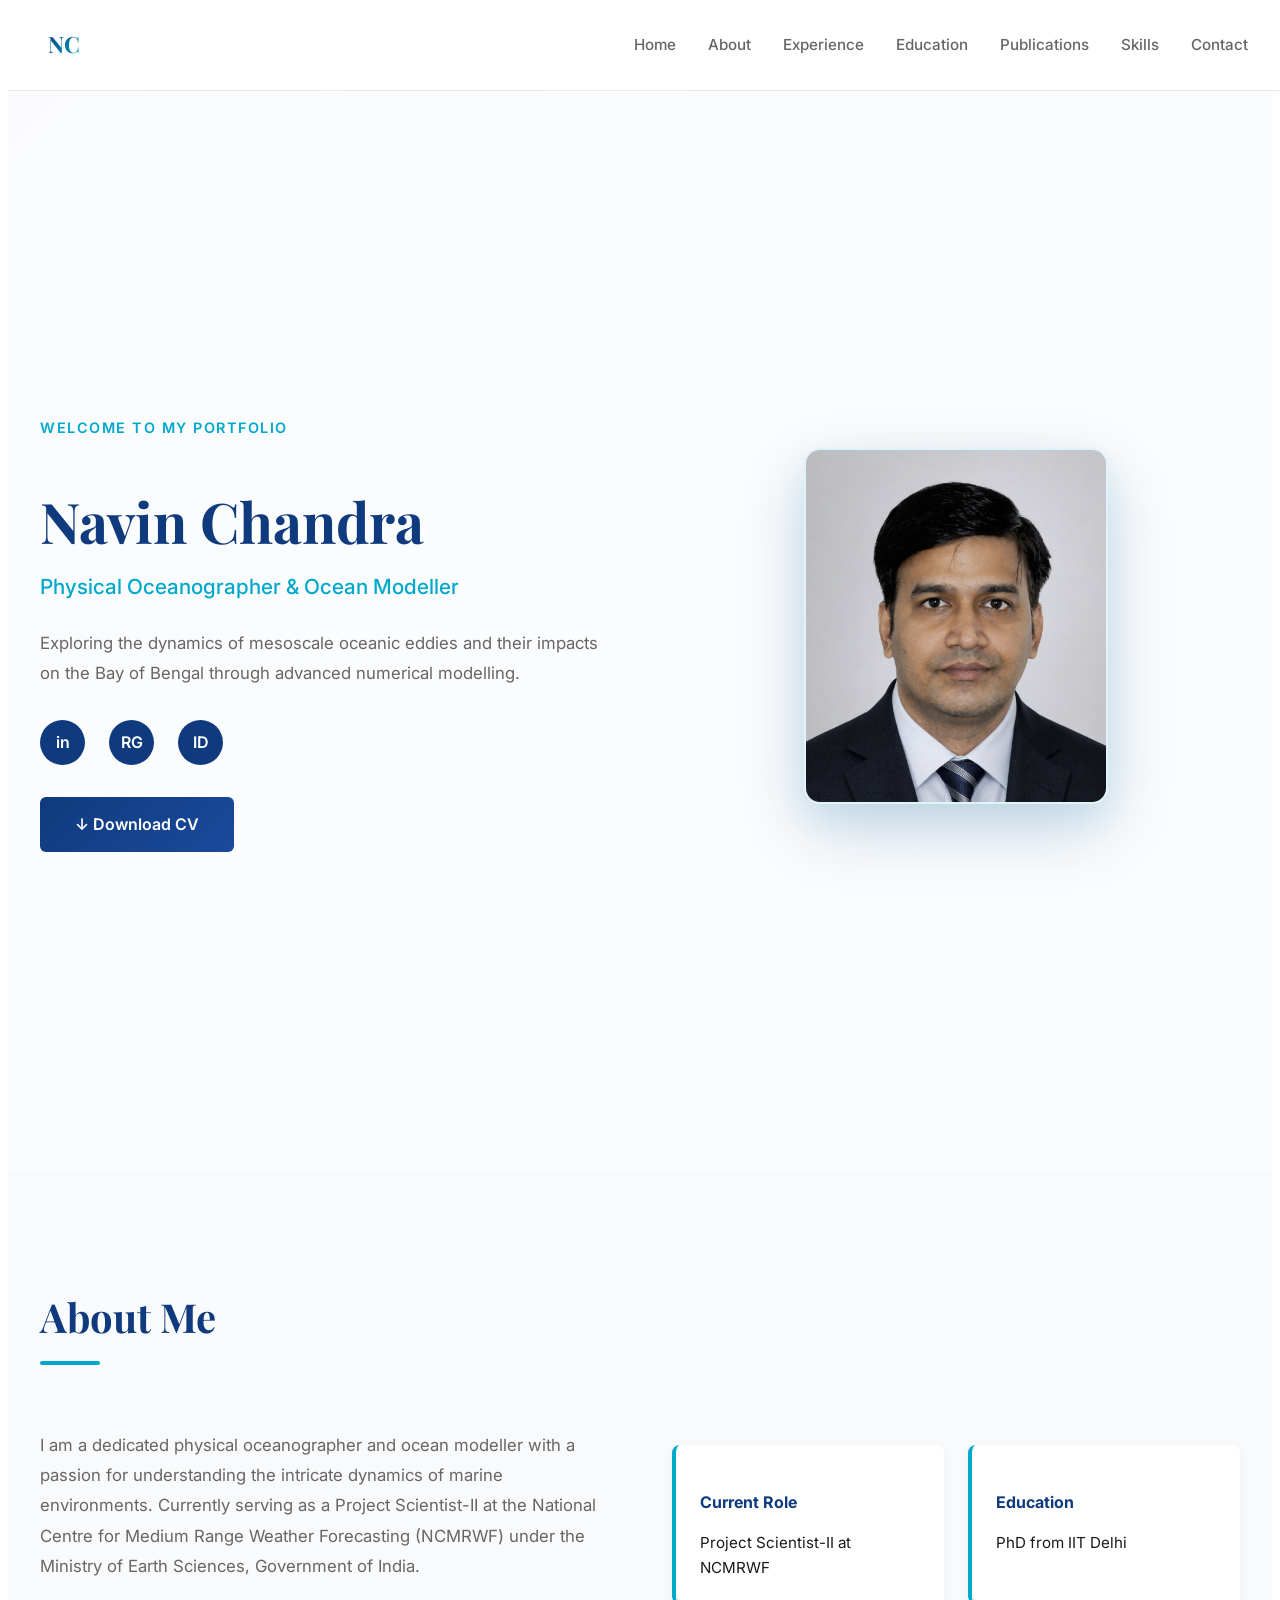
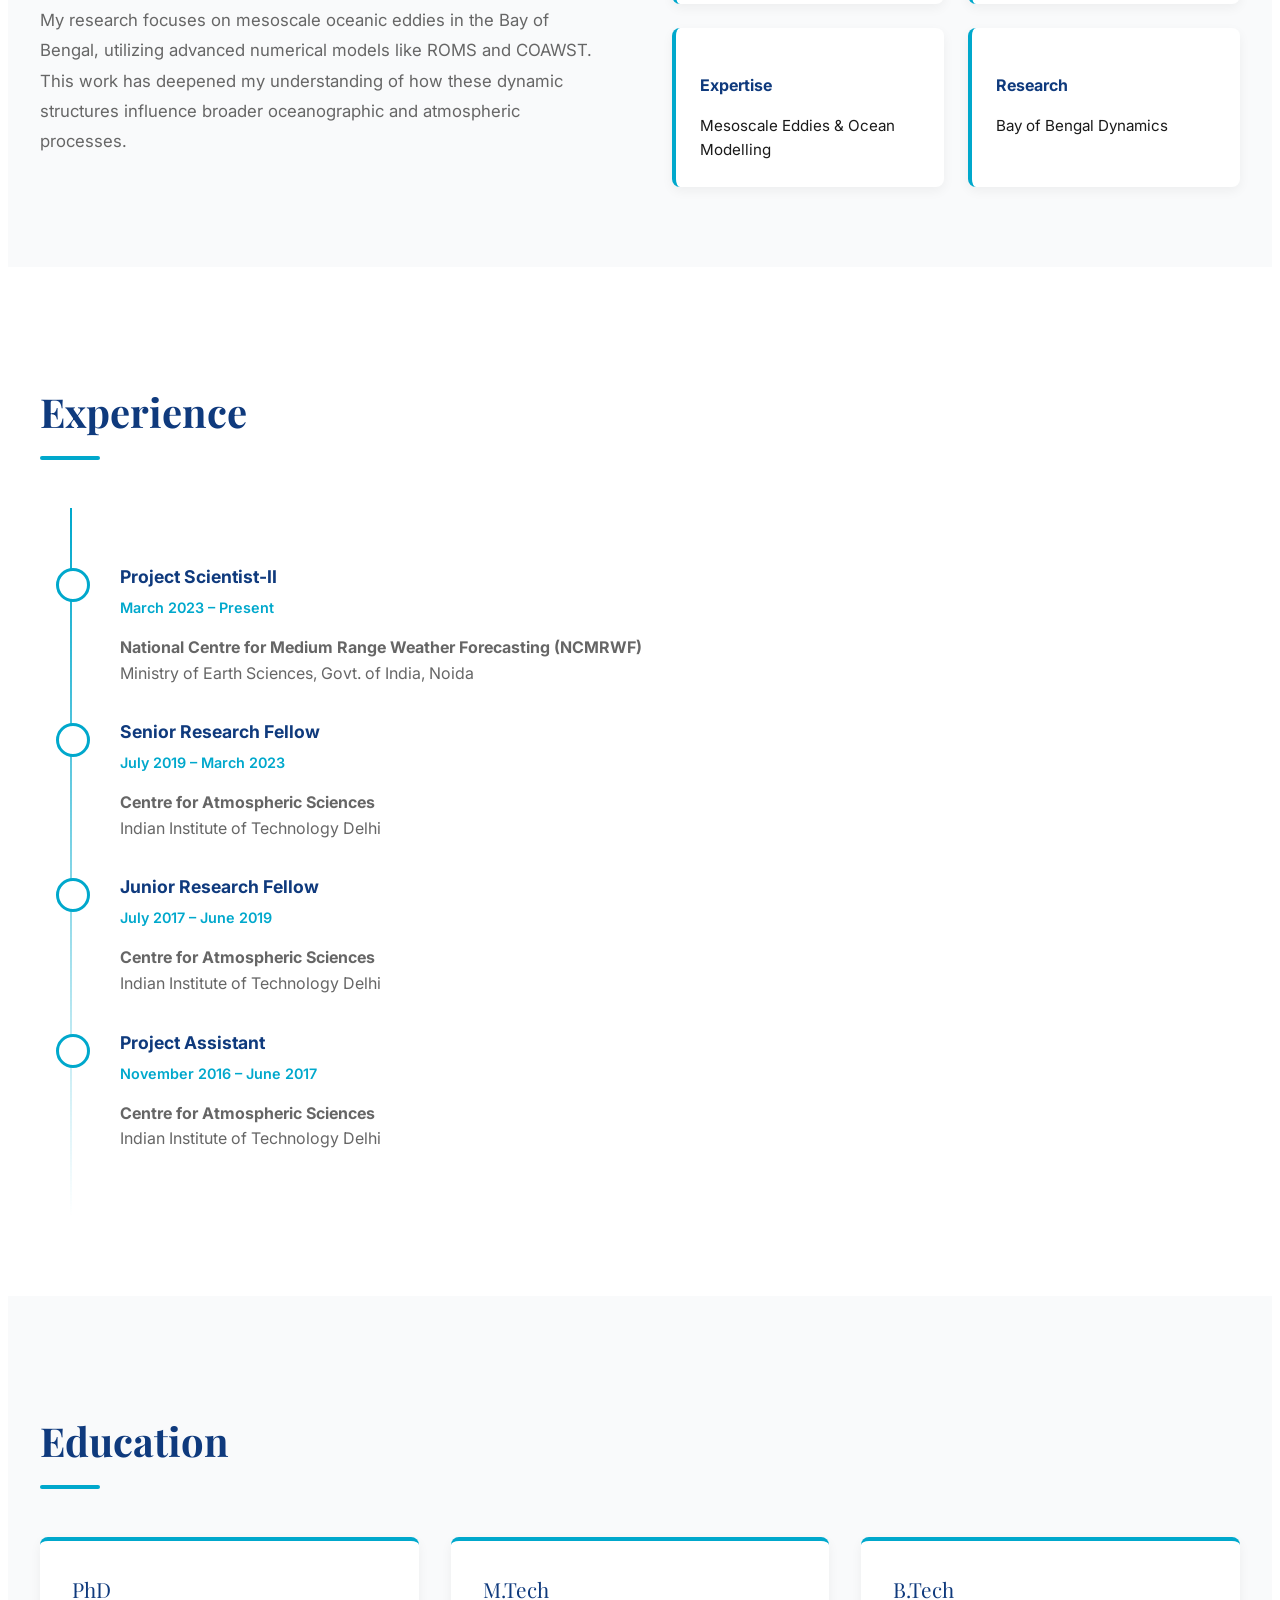
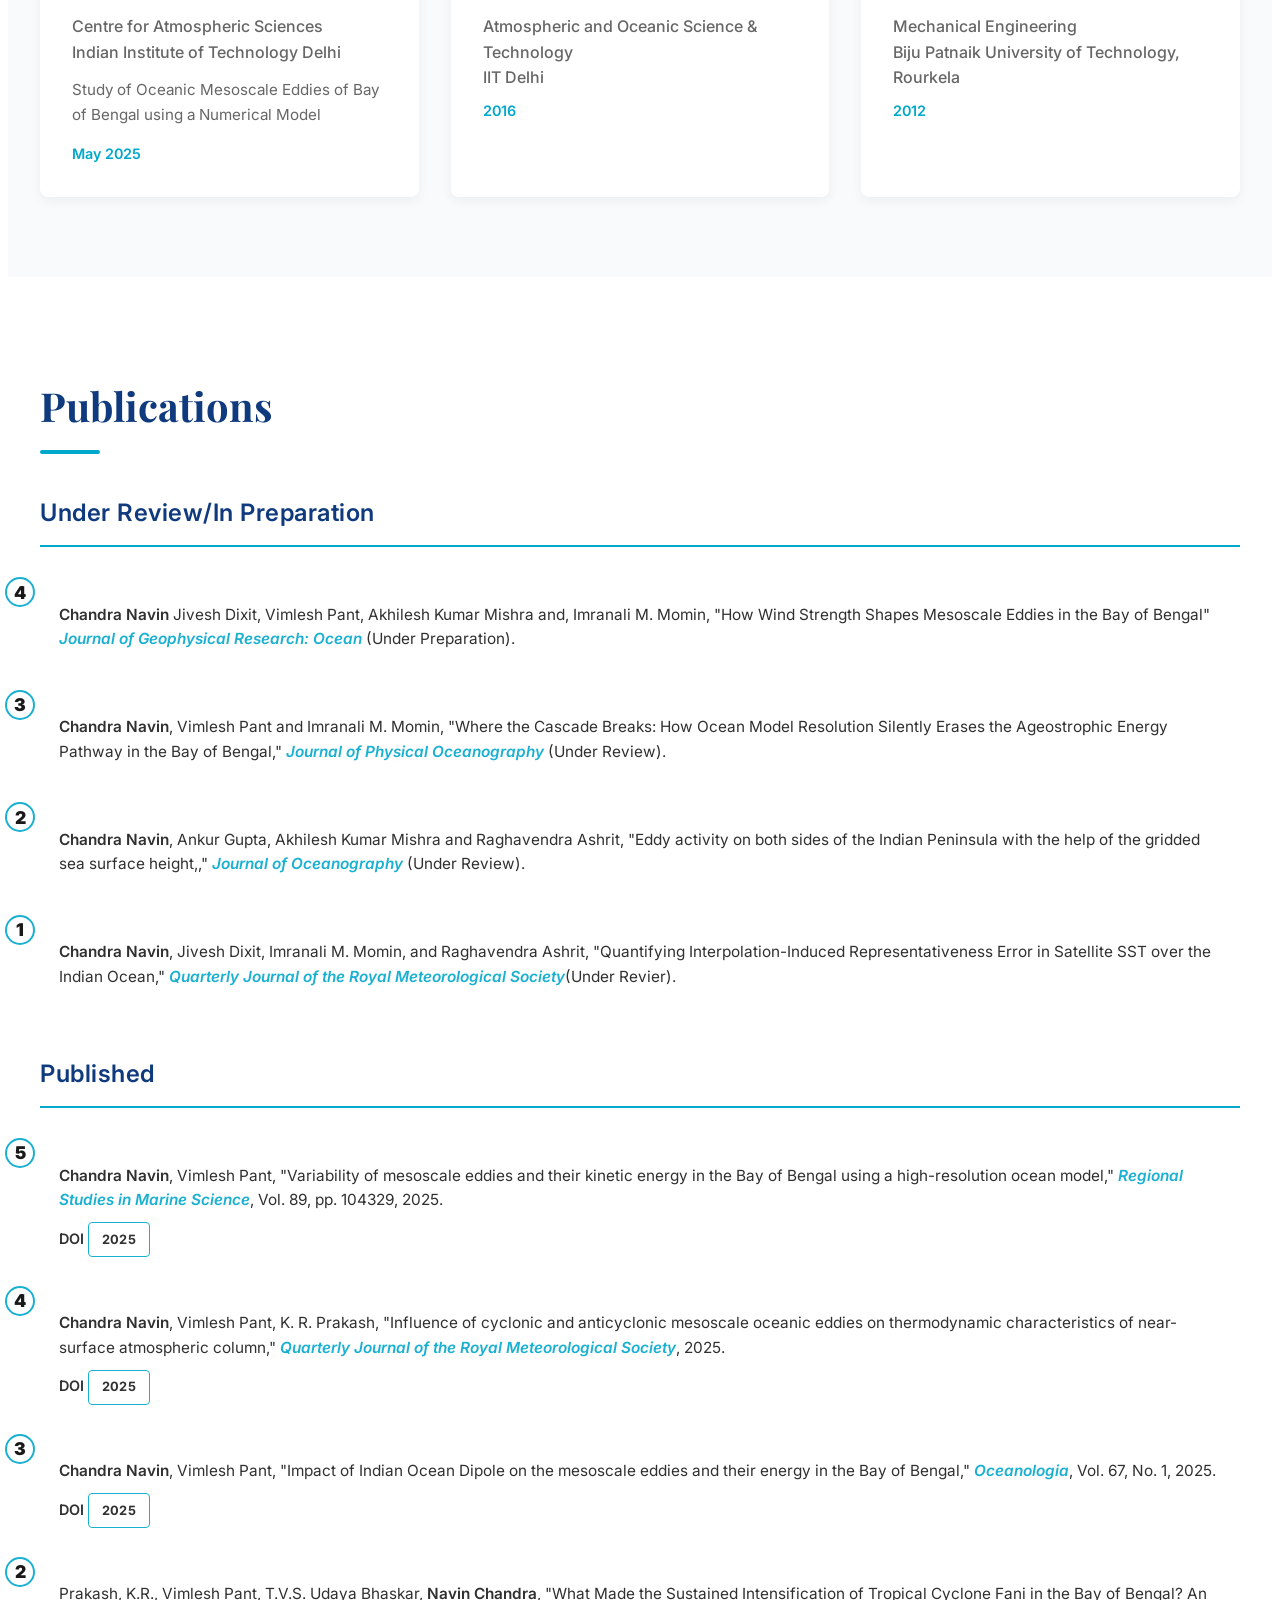
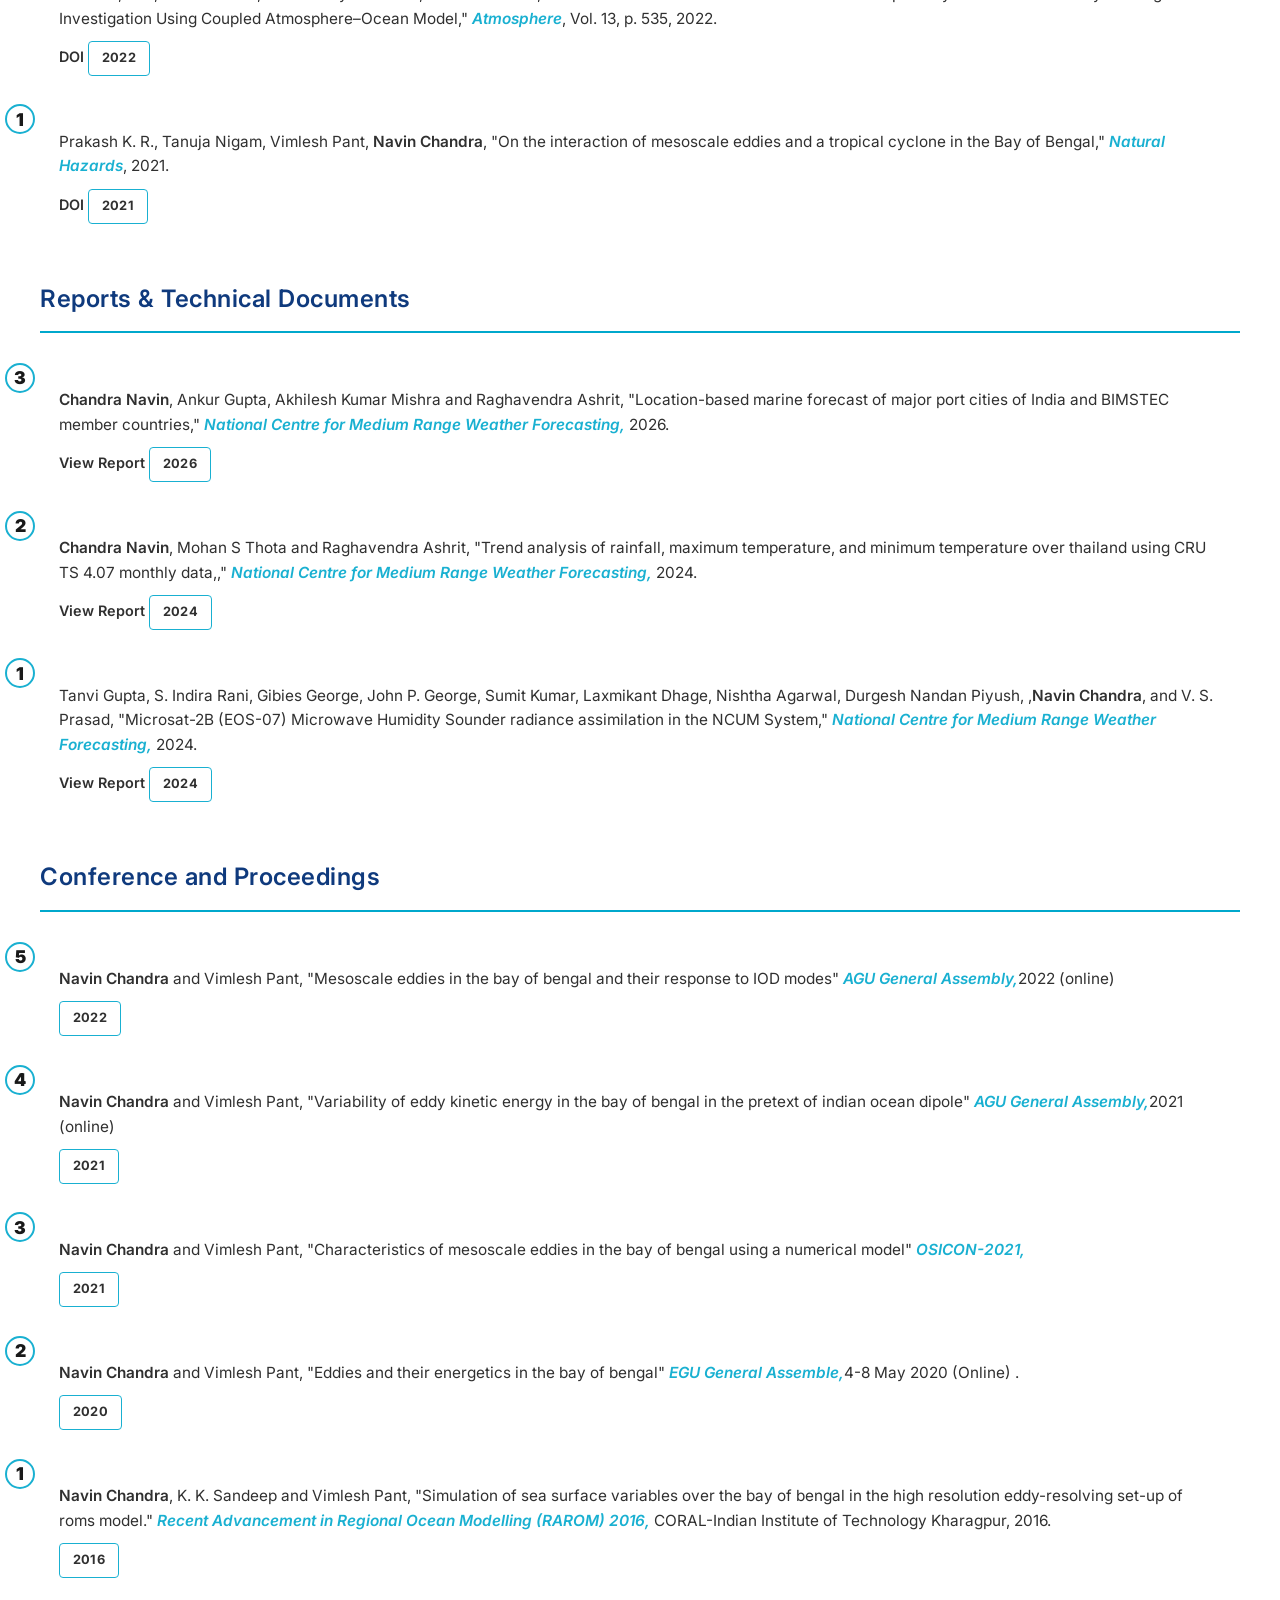
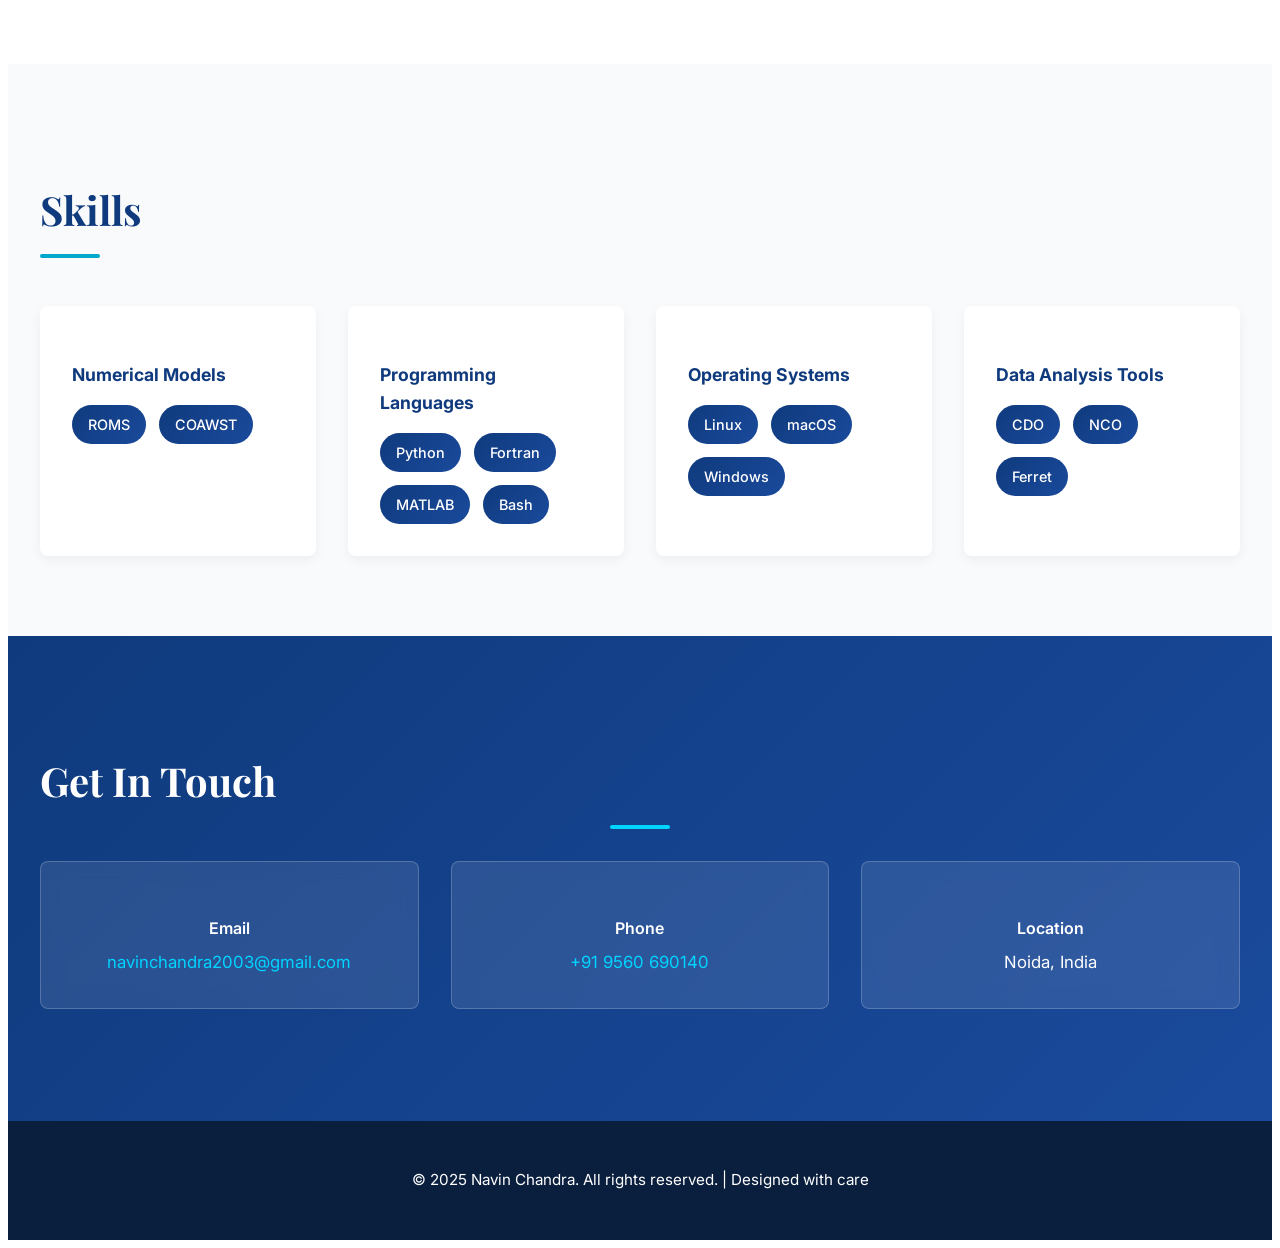
==== commit 19873df3: "updated the paper information" ====
--- a/index.html
+++ b/index.html
@@ -147,7 +147,7 @@
             <h3 style="font-size: 1.5rem; color: var(--primary); margin-top: 2.5rem; margin-bottom: 1.5rem; padding-bottom: 0.8rem; border-bottom: 2px solid var(--accent);">Under Review/In Preparation</h3>
 
             <div class="publication-item" style="border-left-color: #ffa500; opacity: 0.9;" data-number="4">
-                <p><strong>Chandra Navin</strong> and, Vimlesh Pant, "Nonlinear Eddy Response to Wind-Stress Amplitude in the Bay of Bengal: Energy Saturation and a Shift Toward Anticyclone Dominance" <em>JGR:Ocean </em> (Under Preparation).</p>
+                <p><strong>Chandra Navin</strong> Jivesh Dixit, Vimlesh Pant, Akhilesh Kumar Mishra and, Imranali M. Momin, "How Wind Strength Shapes Mesoscale Eddies in the Bay of Bengal" <em>Journal of Geophysical Research: Ocean </em> (Under Preparation).</p>
             </div>
 
             <div class="publication-item" style="border-left-color: #ffa500; opacity: 0.9;" data-number="3">
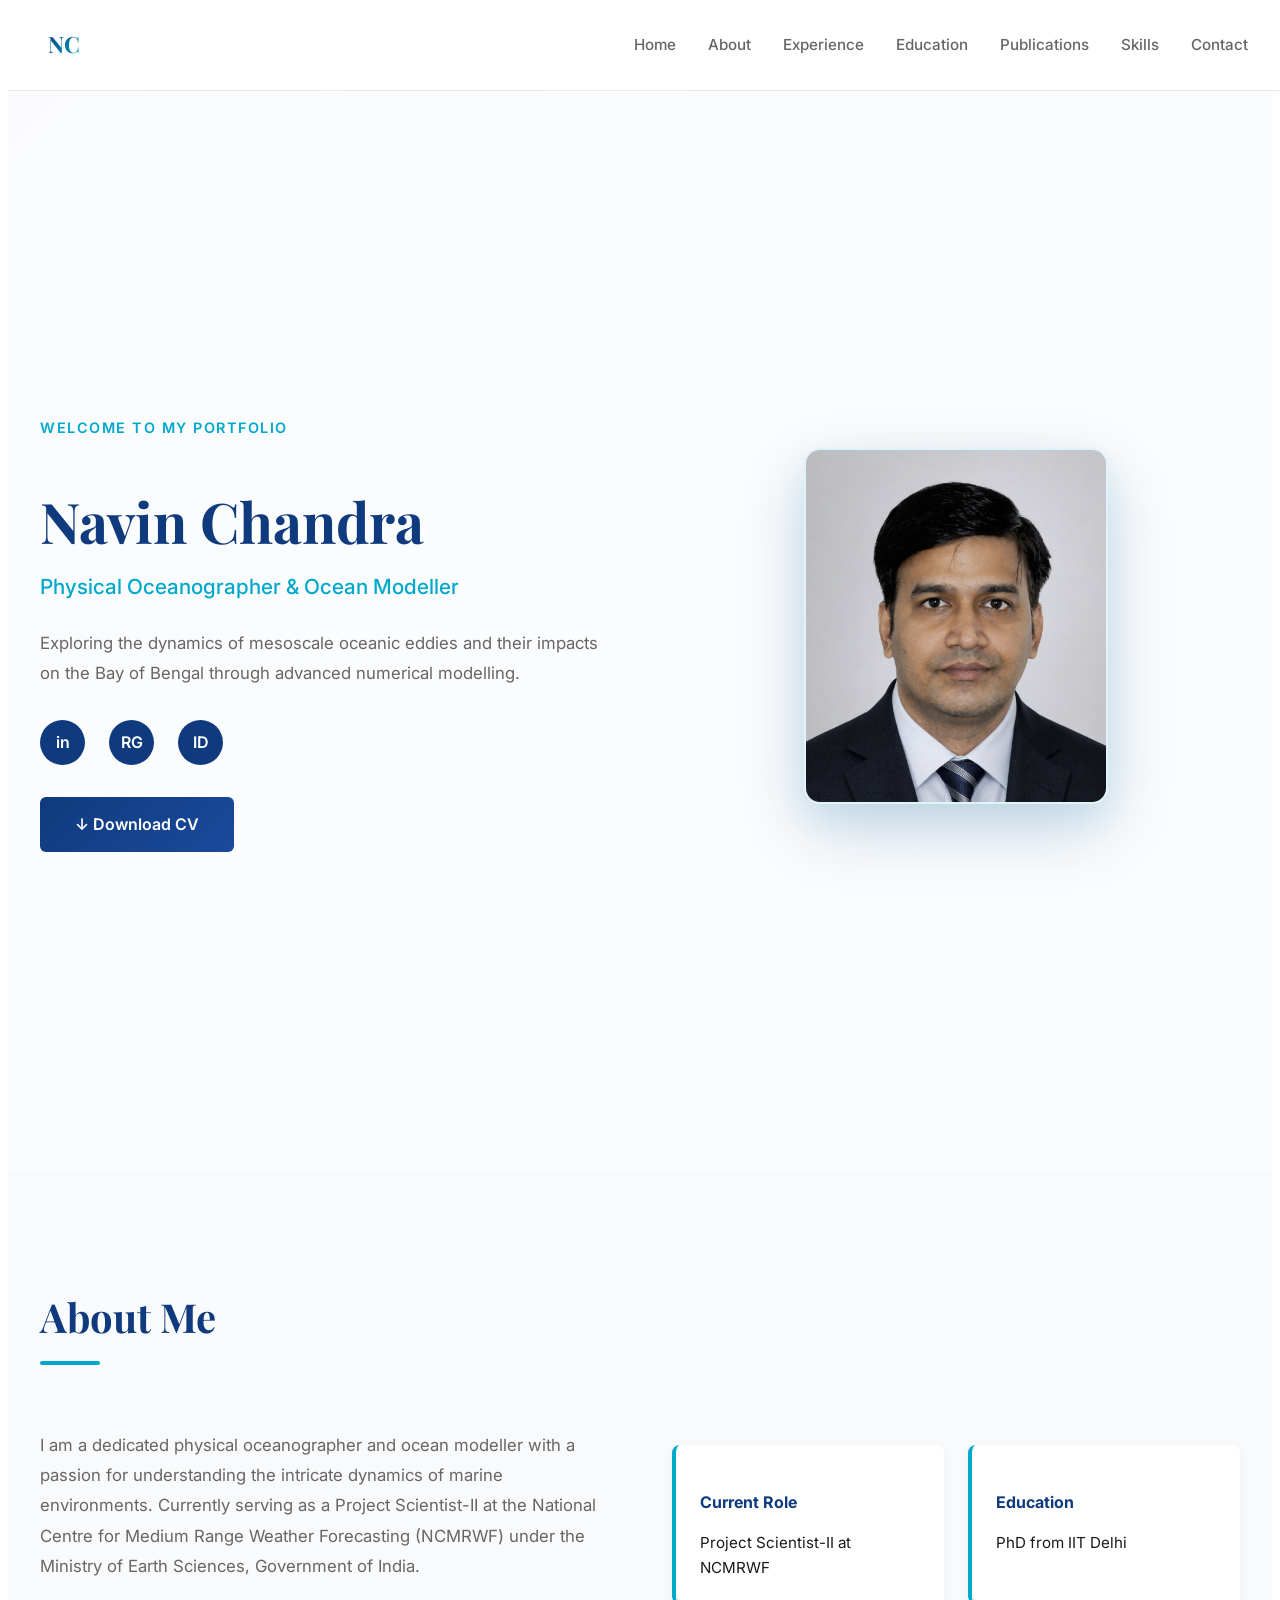
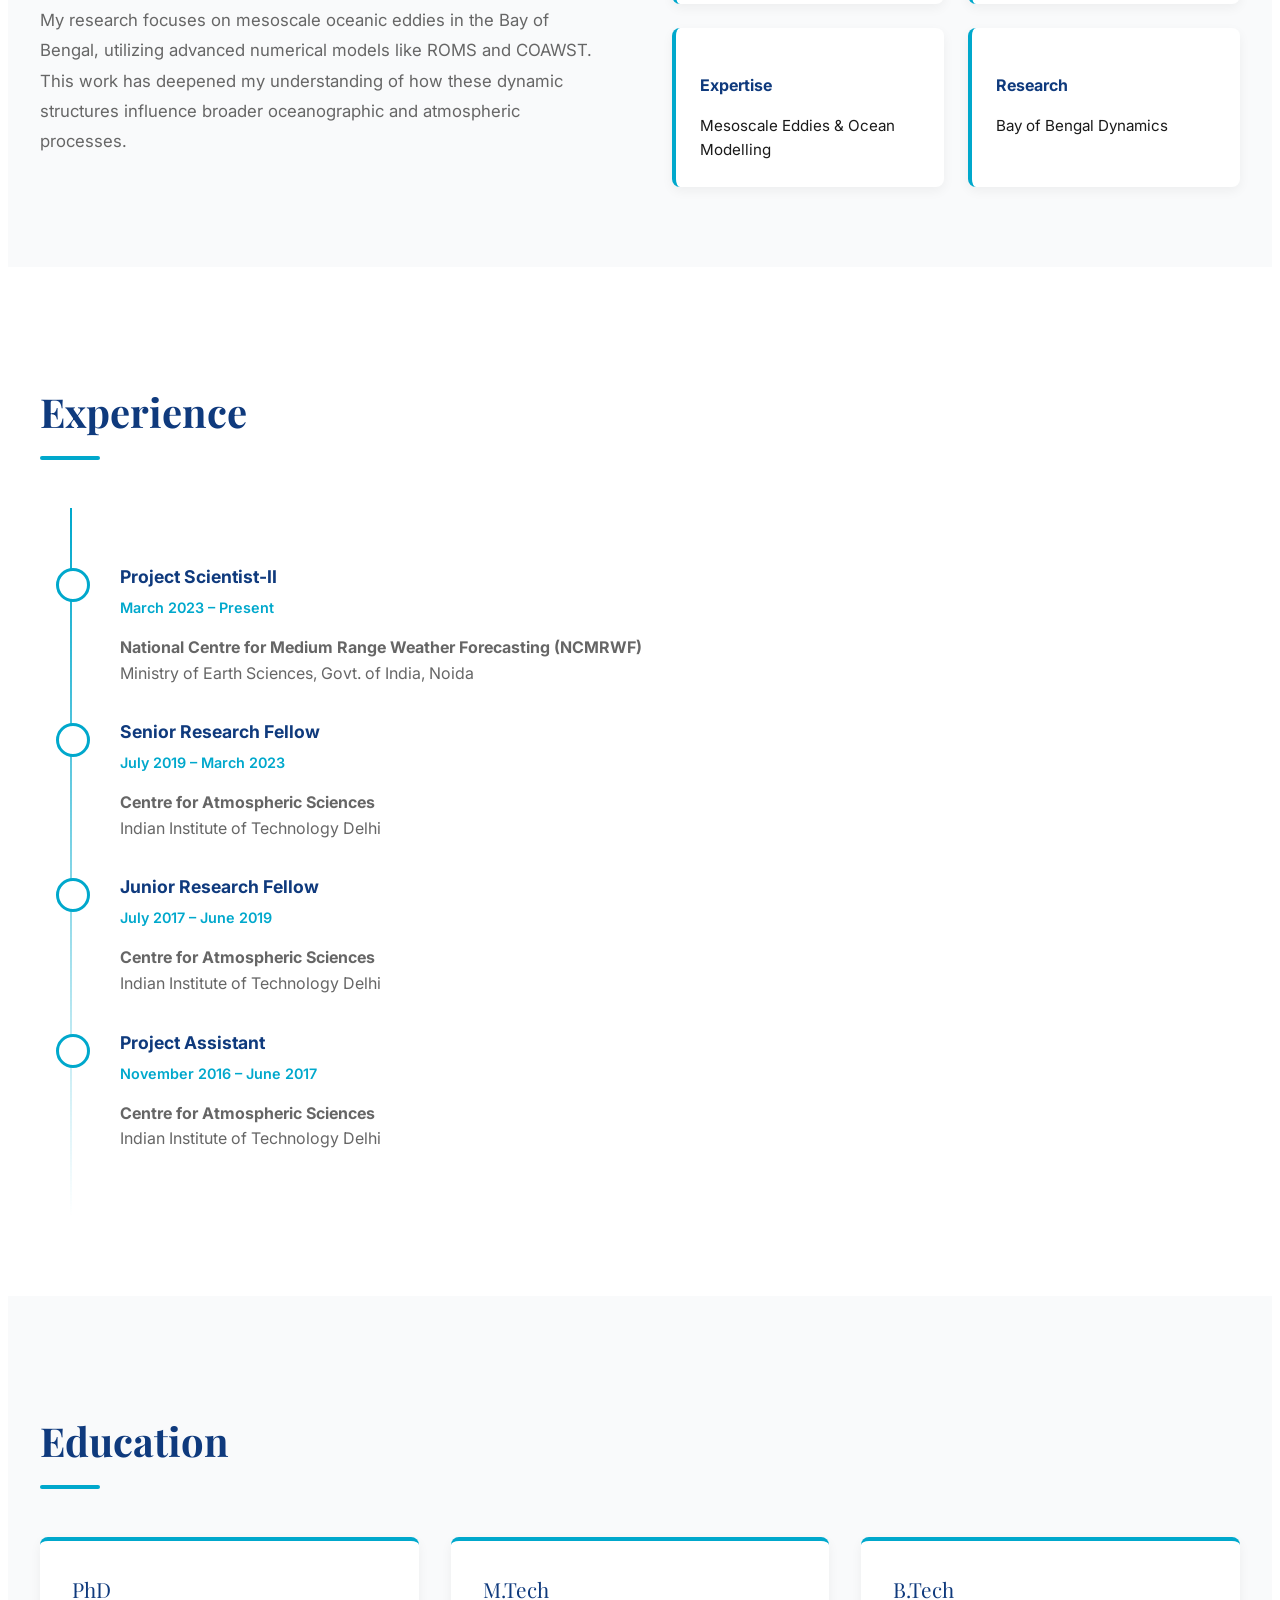
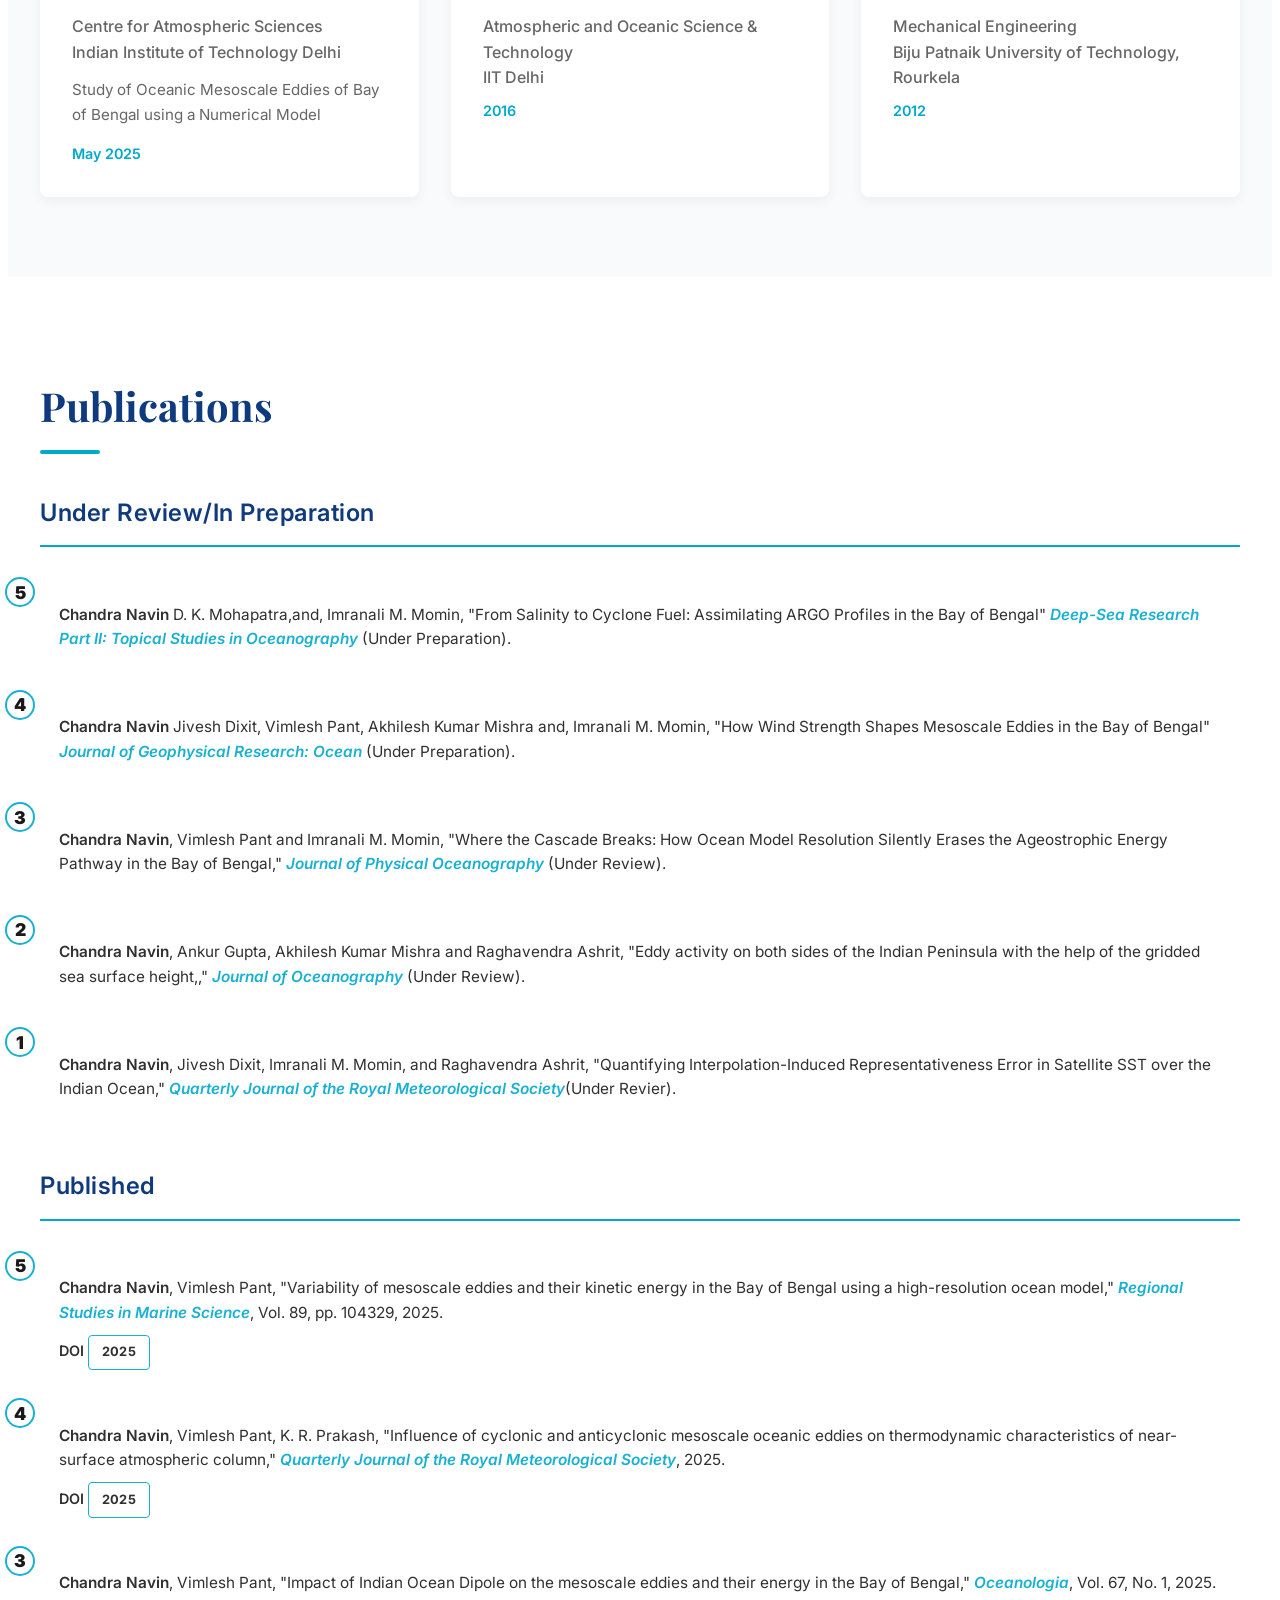
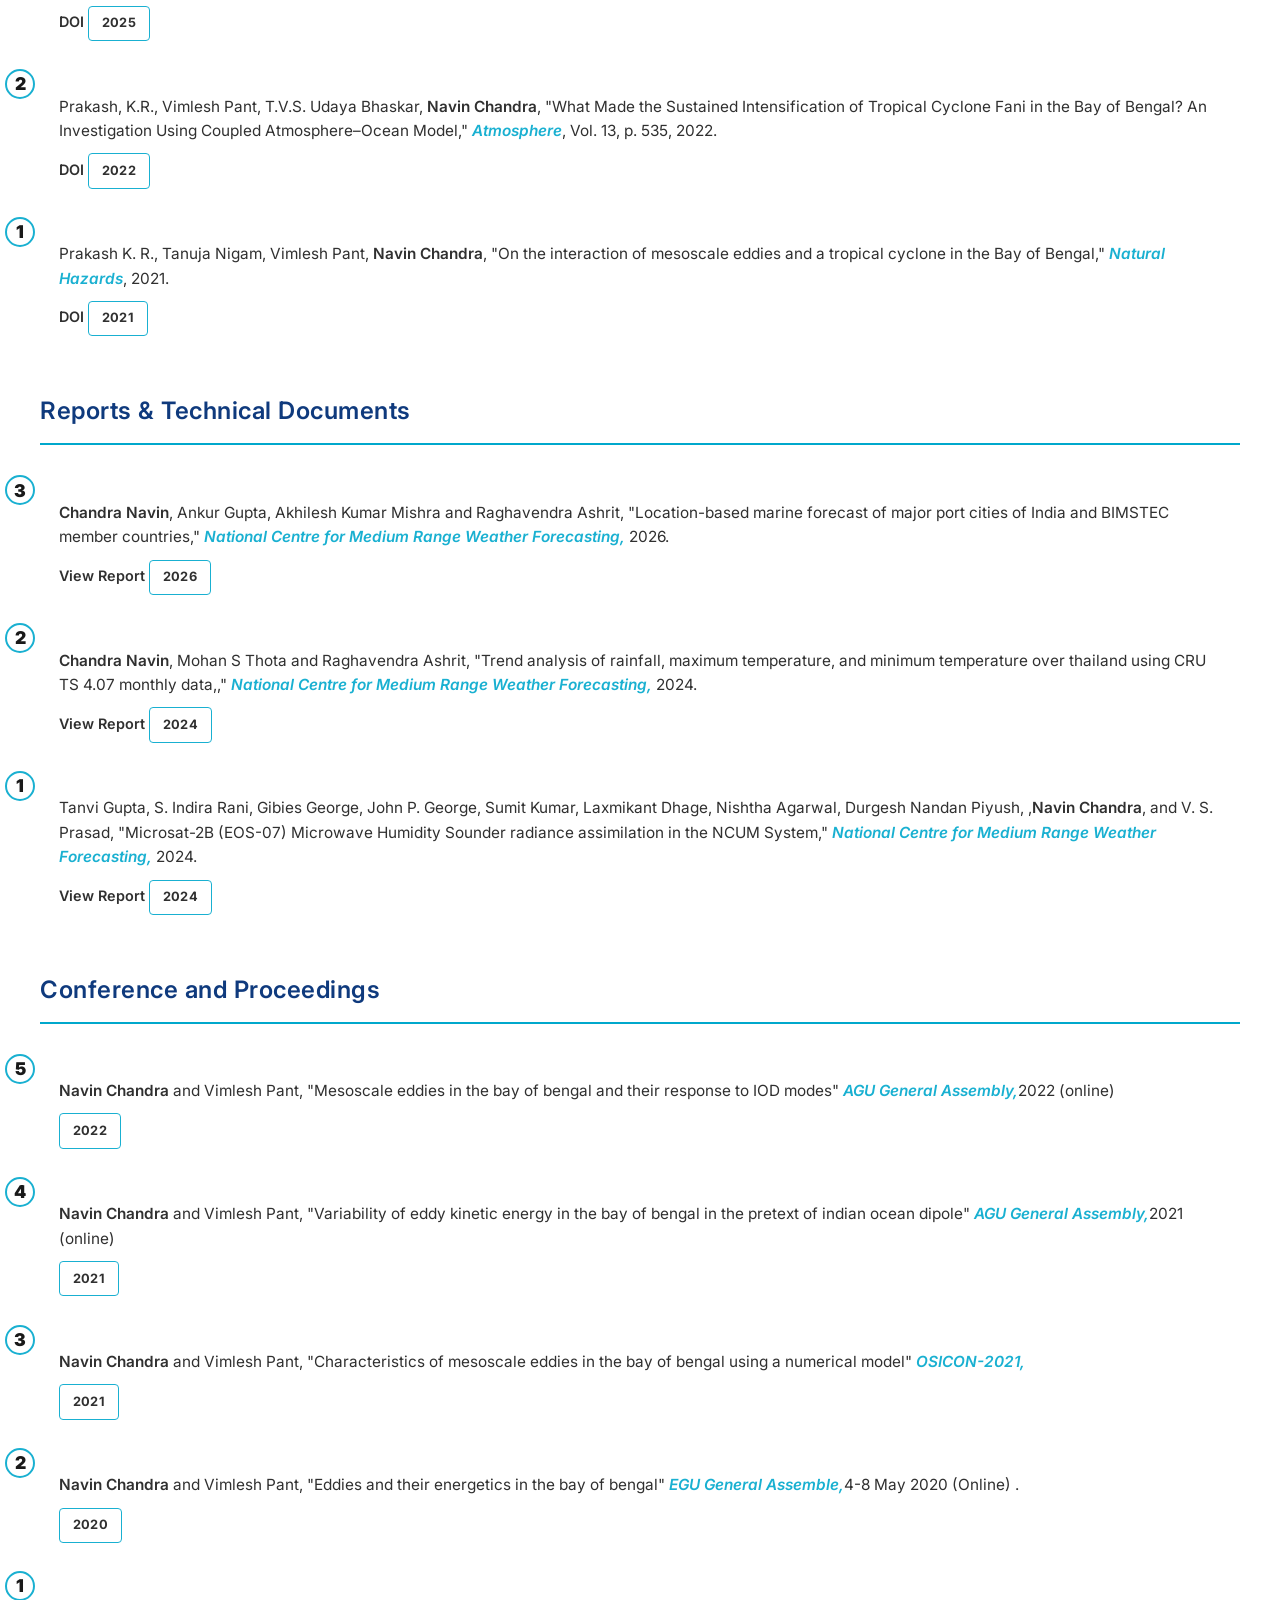
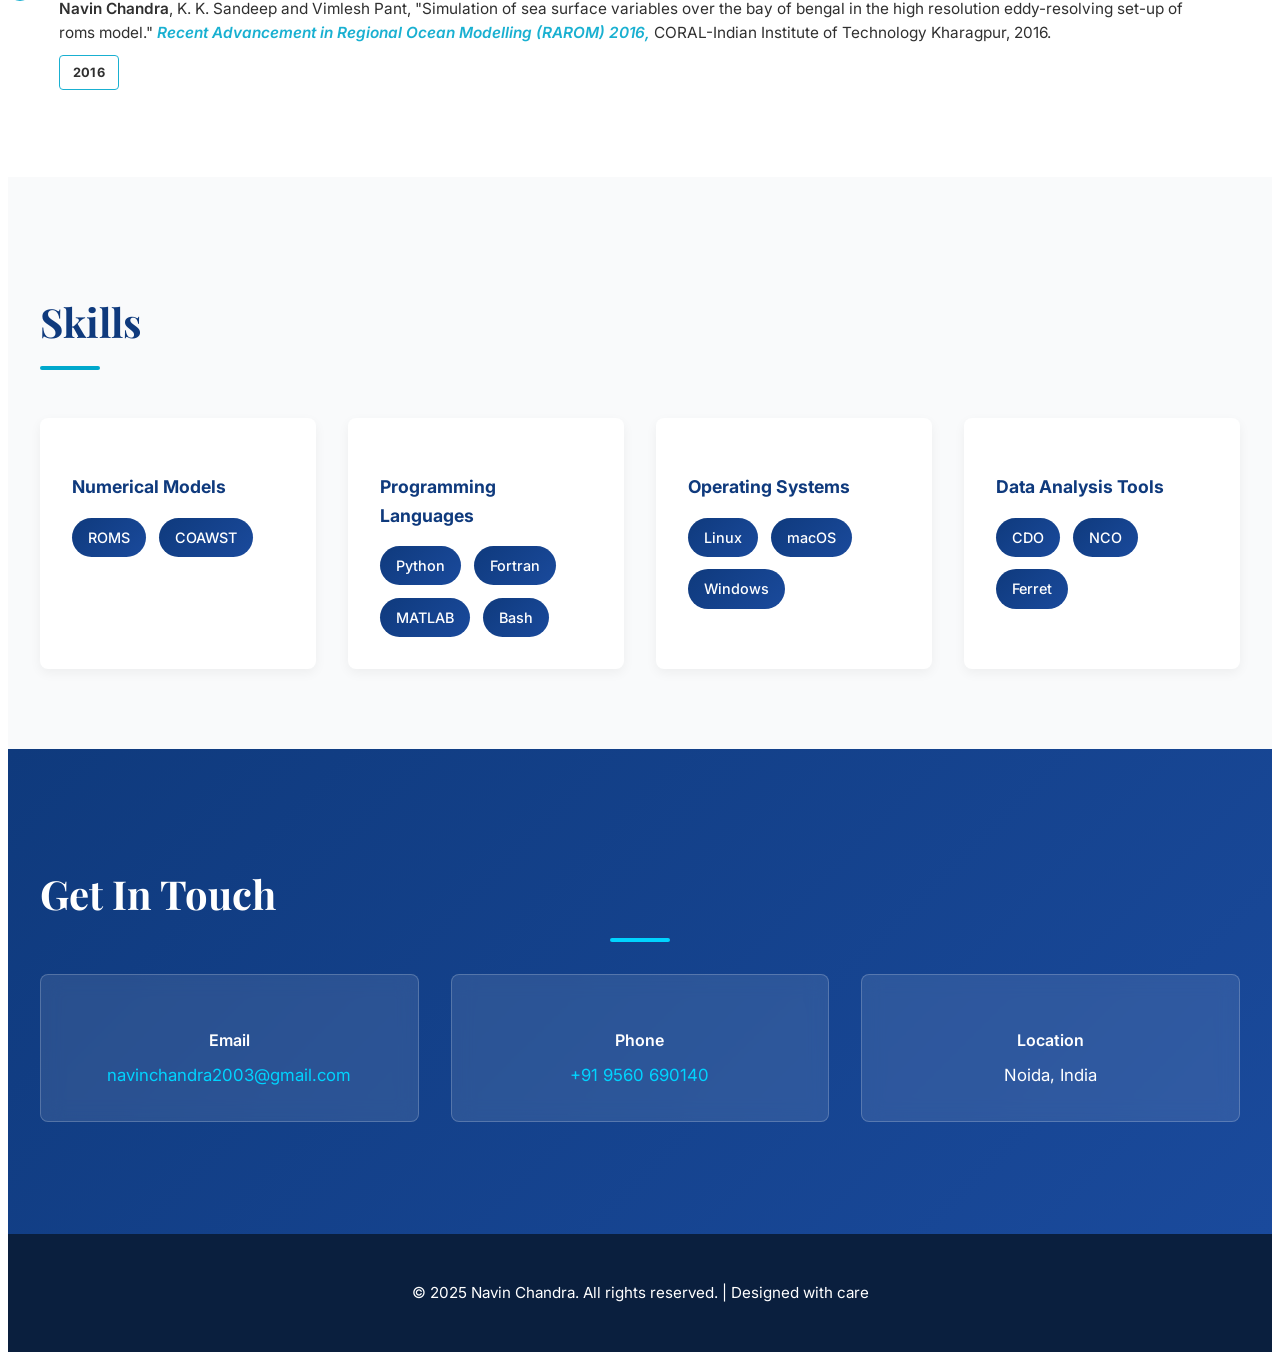
==== commit 204382f2: "added argo assimilation work in under preparation section" ====
--- a/index.html
+++ b/index.html
@@ -146,6 +146,11 @@
             
             <h3 style="font-size: 1.5rem; color: var(--primary); margin-top: 2.5rem; margin-bottom: 1.5rem; padding-bottom: 0.8rem; border-bottom: 2px solid var(--accent);">Under Review/In Preparation</h3>
 
+
+            <div class="publication-item" style="border-left-color: #ffa500; opacity: 0.9;" data-number="5">
+                <p><strong>Chandra Navin</strong> D. K. Mohapatra,and, Imranali M. Momin, "From Salinity to Cyclone Fuel: Assimilating ARGO Profiles in the Bay of Bengal" <em>Deep-Sea Research Part II: Topical Studies in Oceanography </em> (Under Preparation).</p>
+            </div>
+
             <div class="publication-item" style="border-left-color: #ffa500; opacity: 0.9;" data-number="4">
                 <p><strong>Chandra Navin</strong> Jivesh Dixit, Vimlesh Pant, Akhilesh Kumar Mishra and, Imranali M. Momin, "How Wind Strength Shapes Mesoscale Eddies in the Bay of Bengal" <em>Journal of Geophysical Research: Ocean </em> (Under Preparation).</p>
             </div>
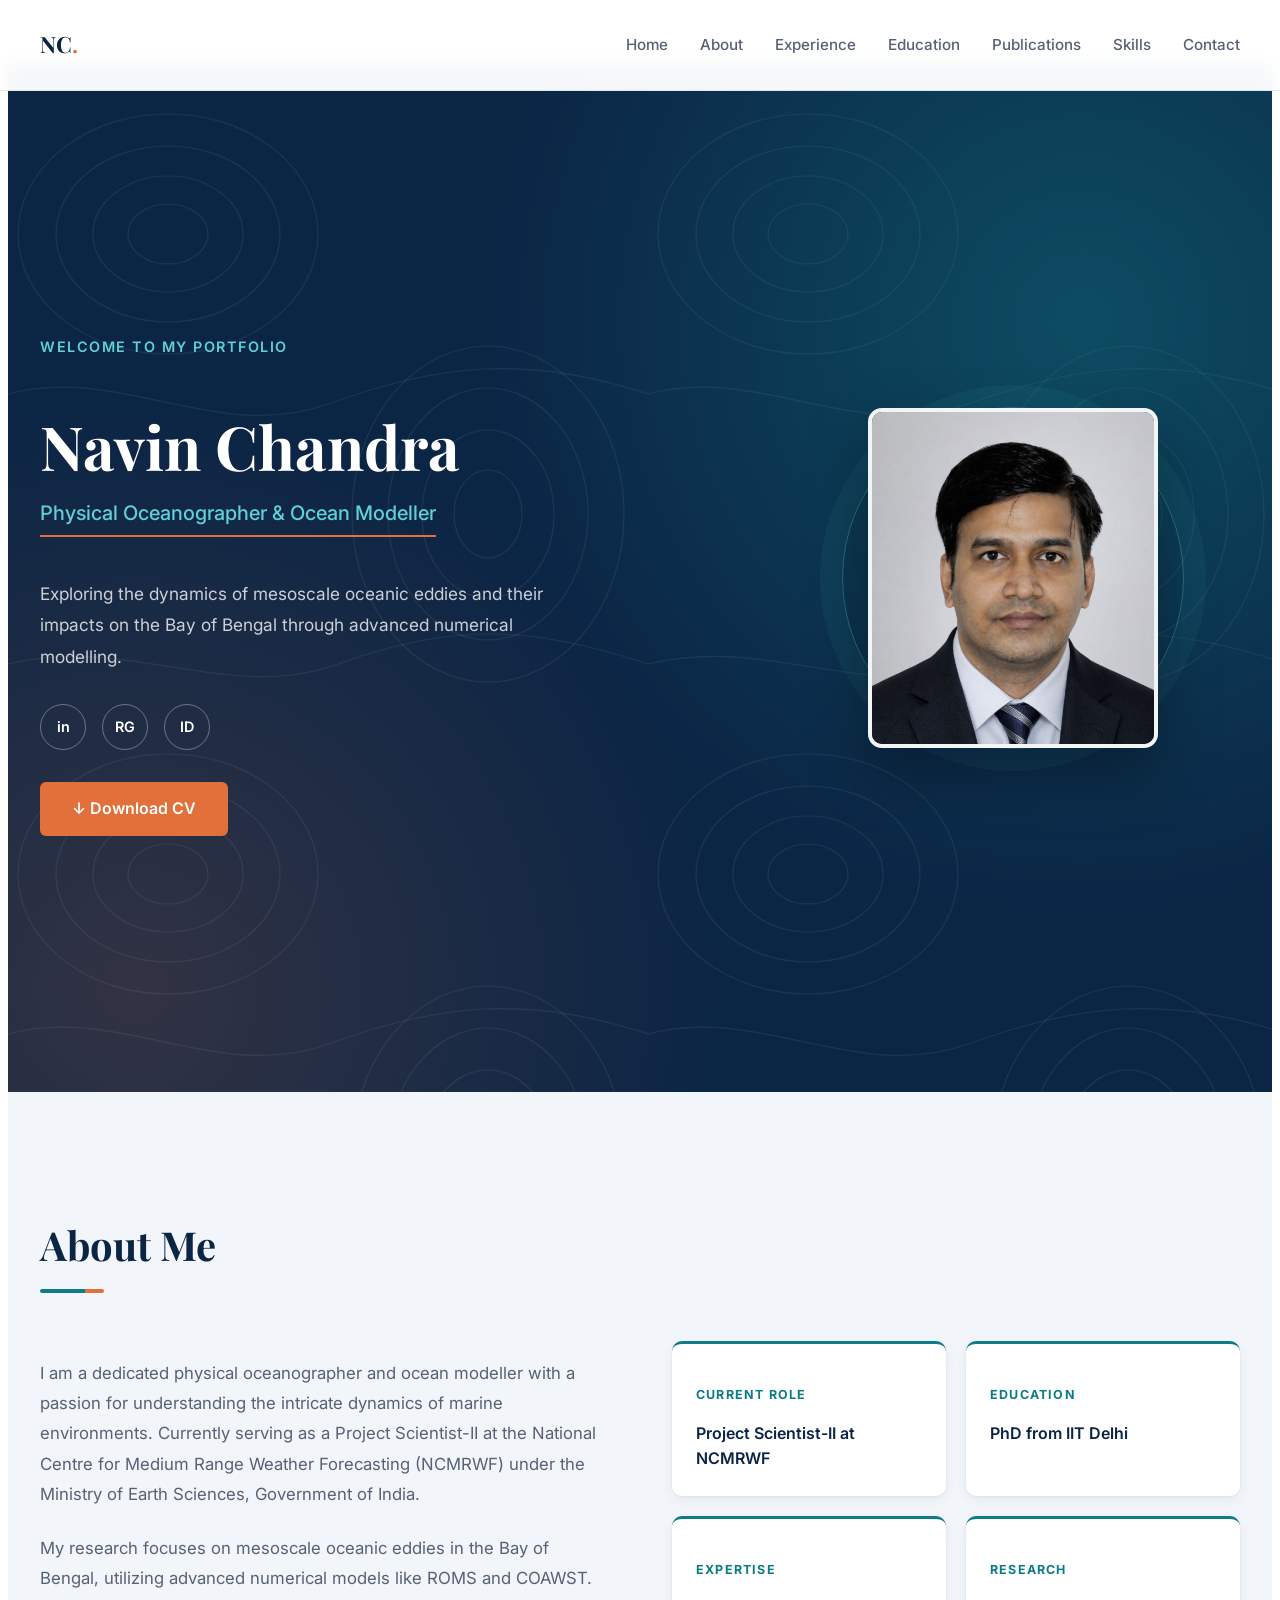
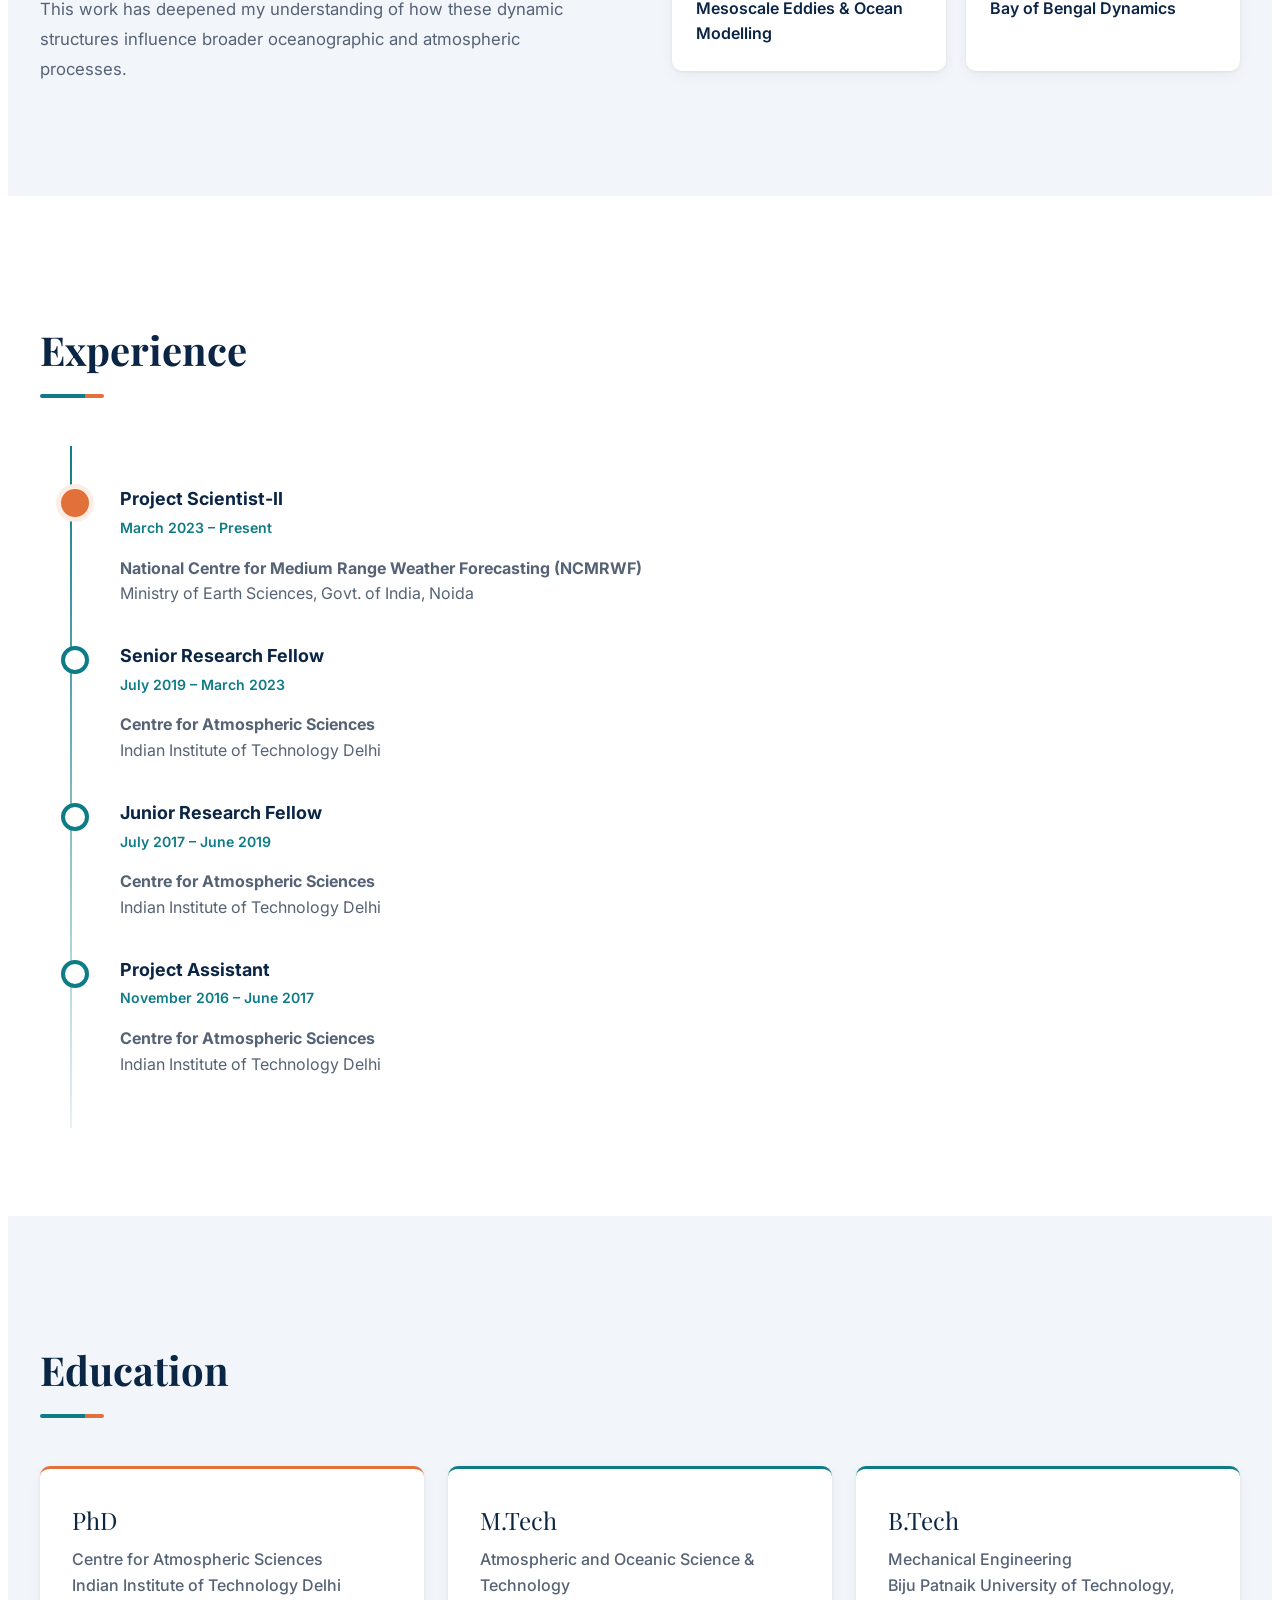
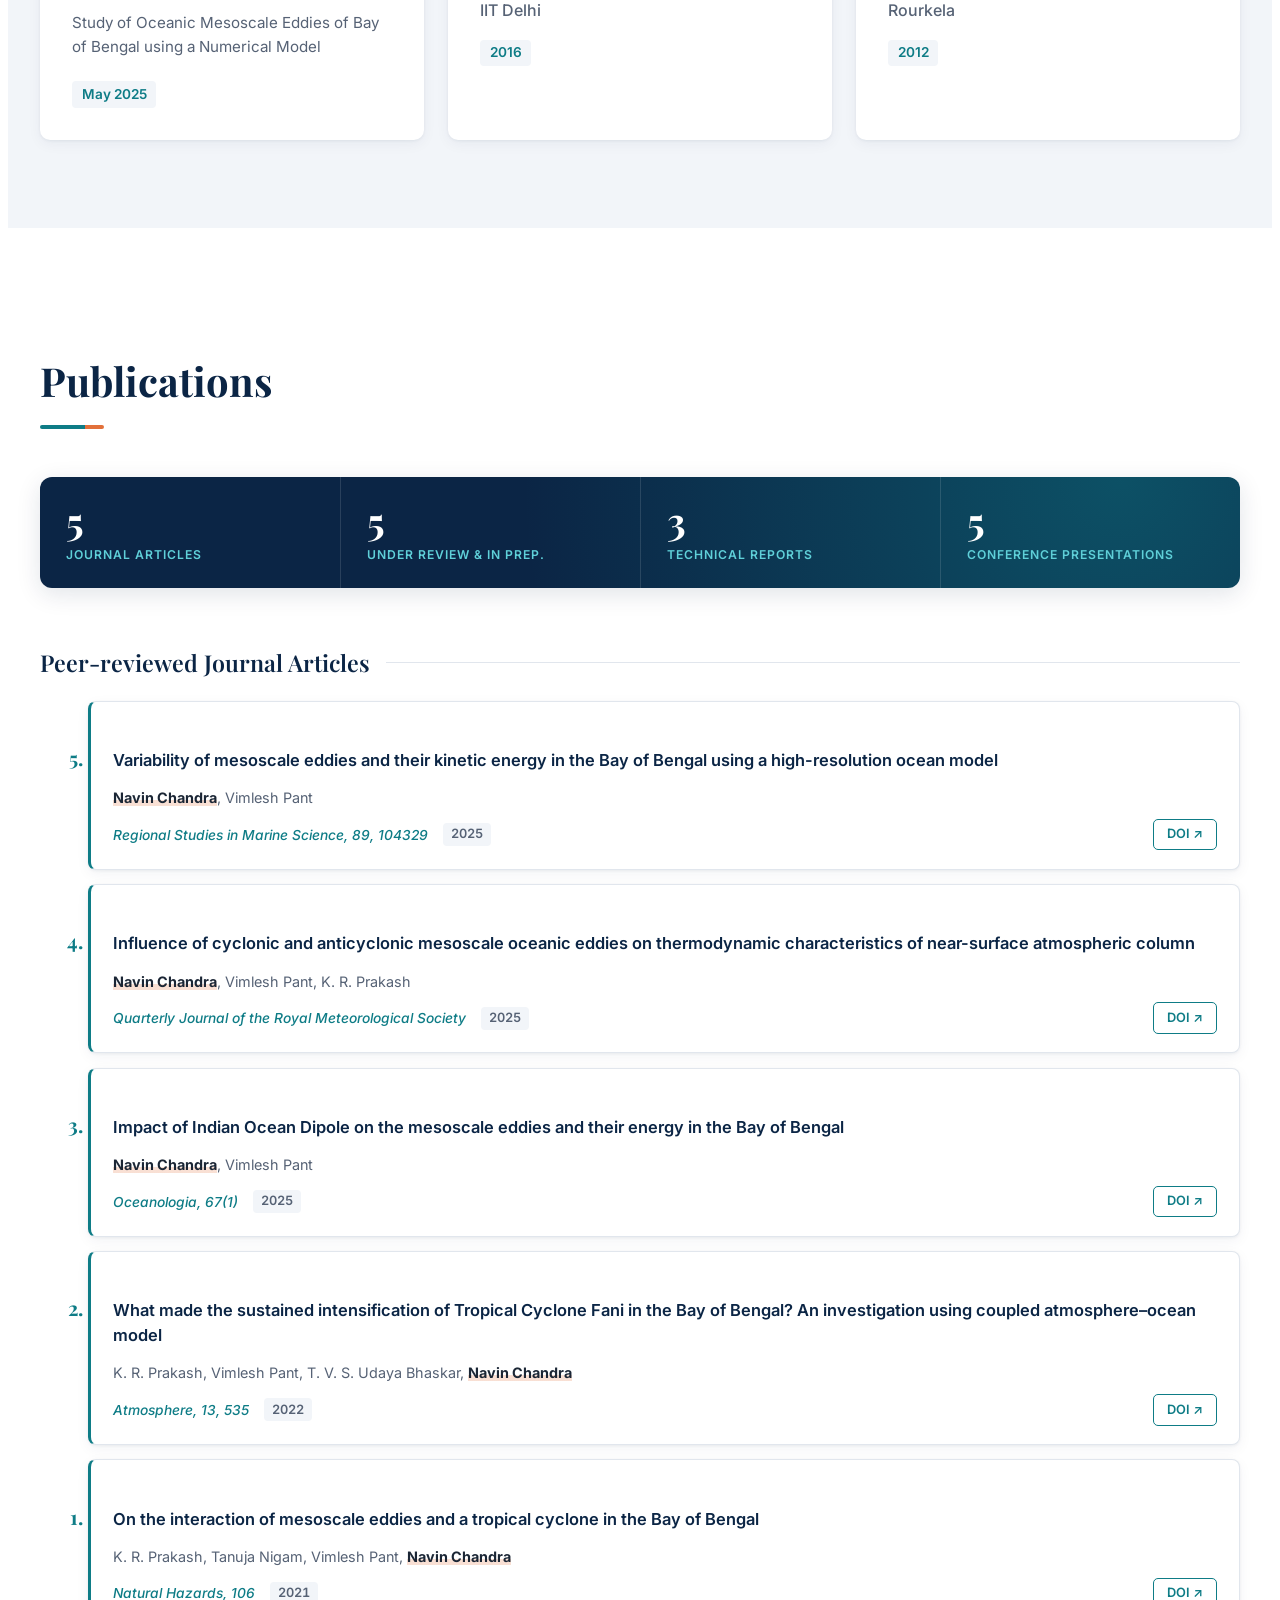
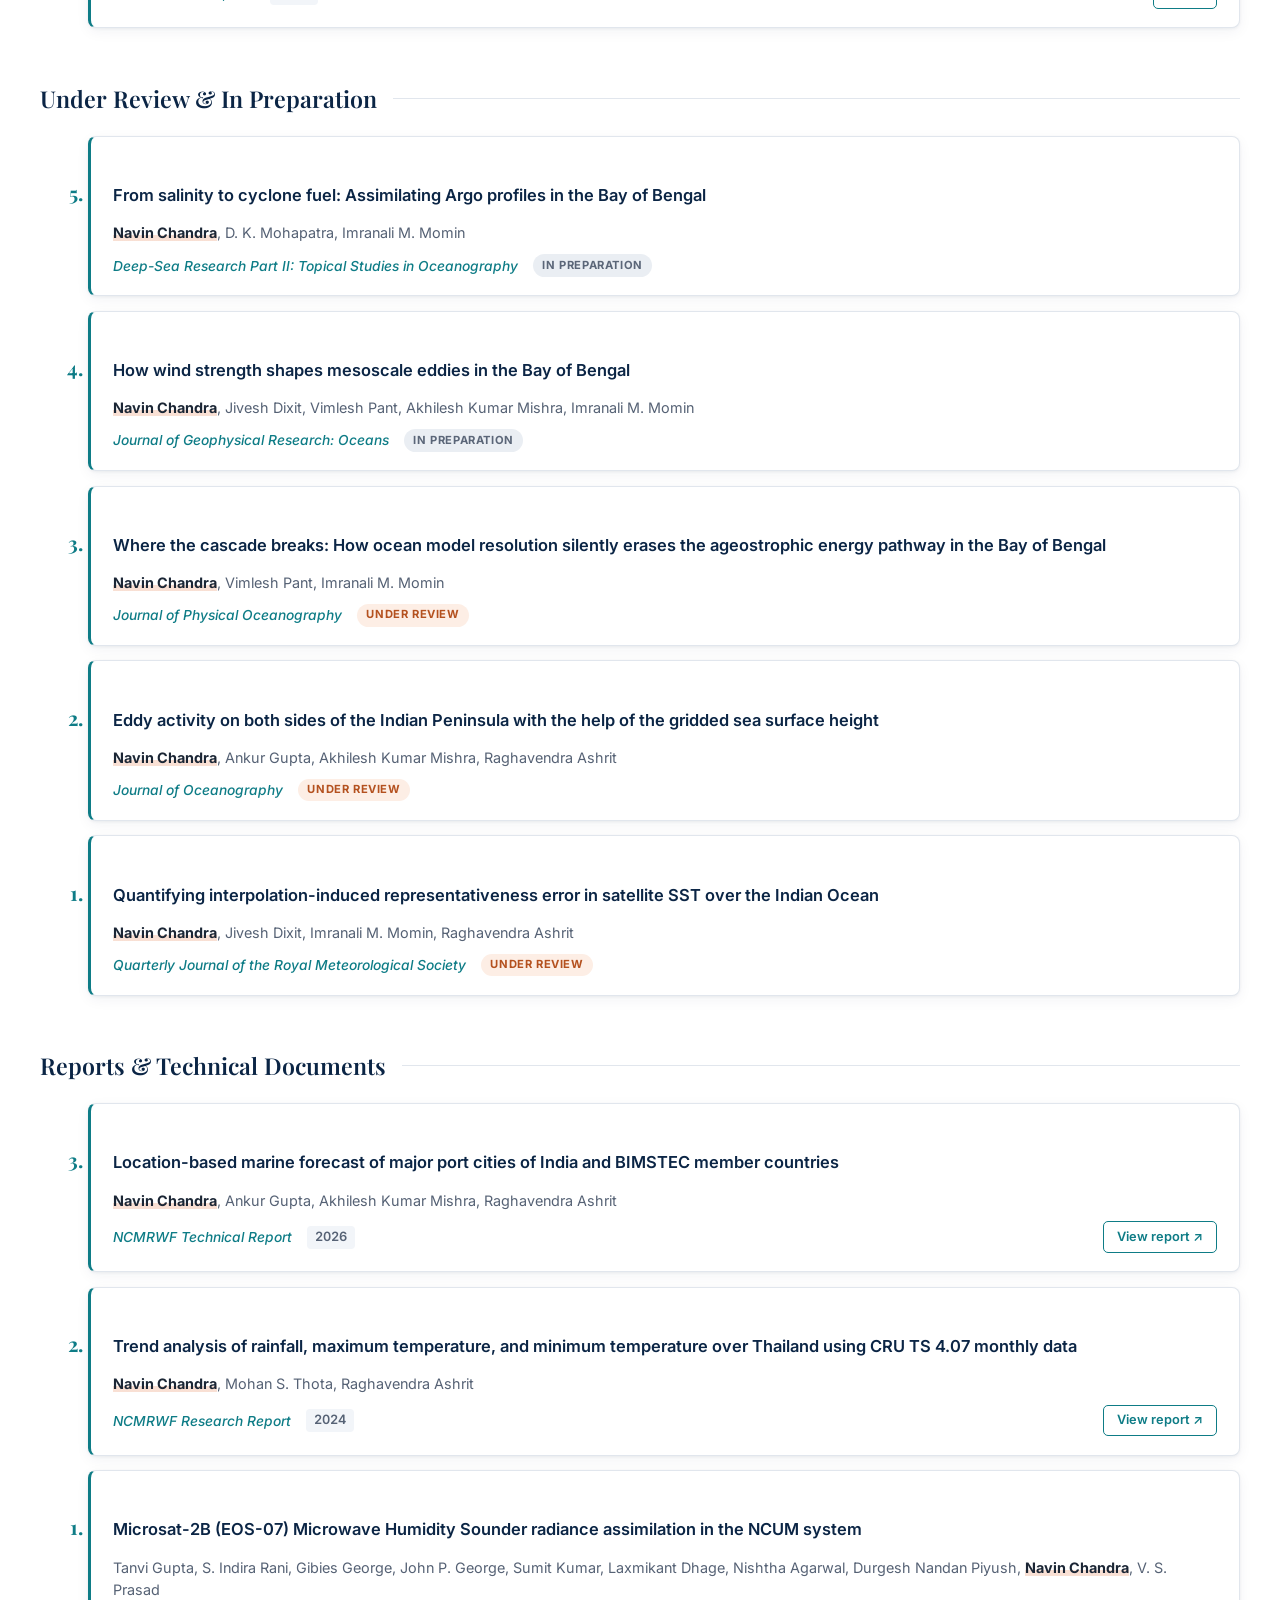
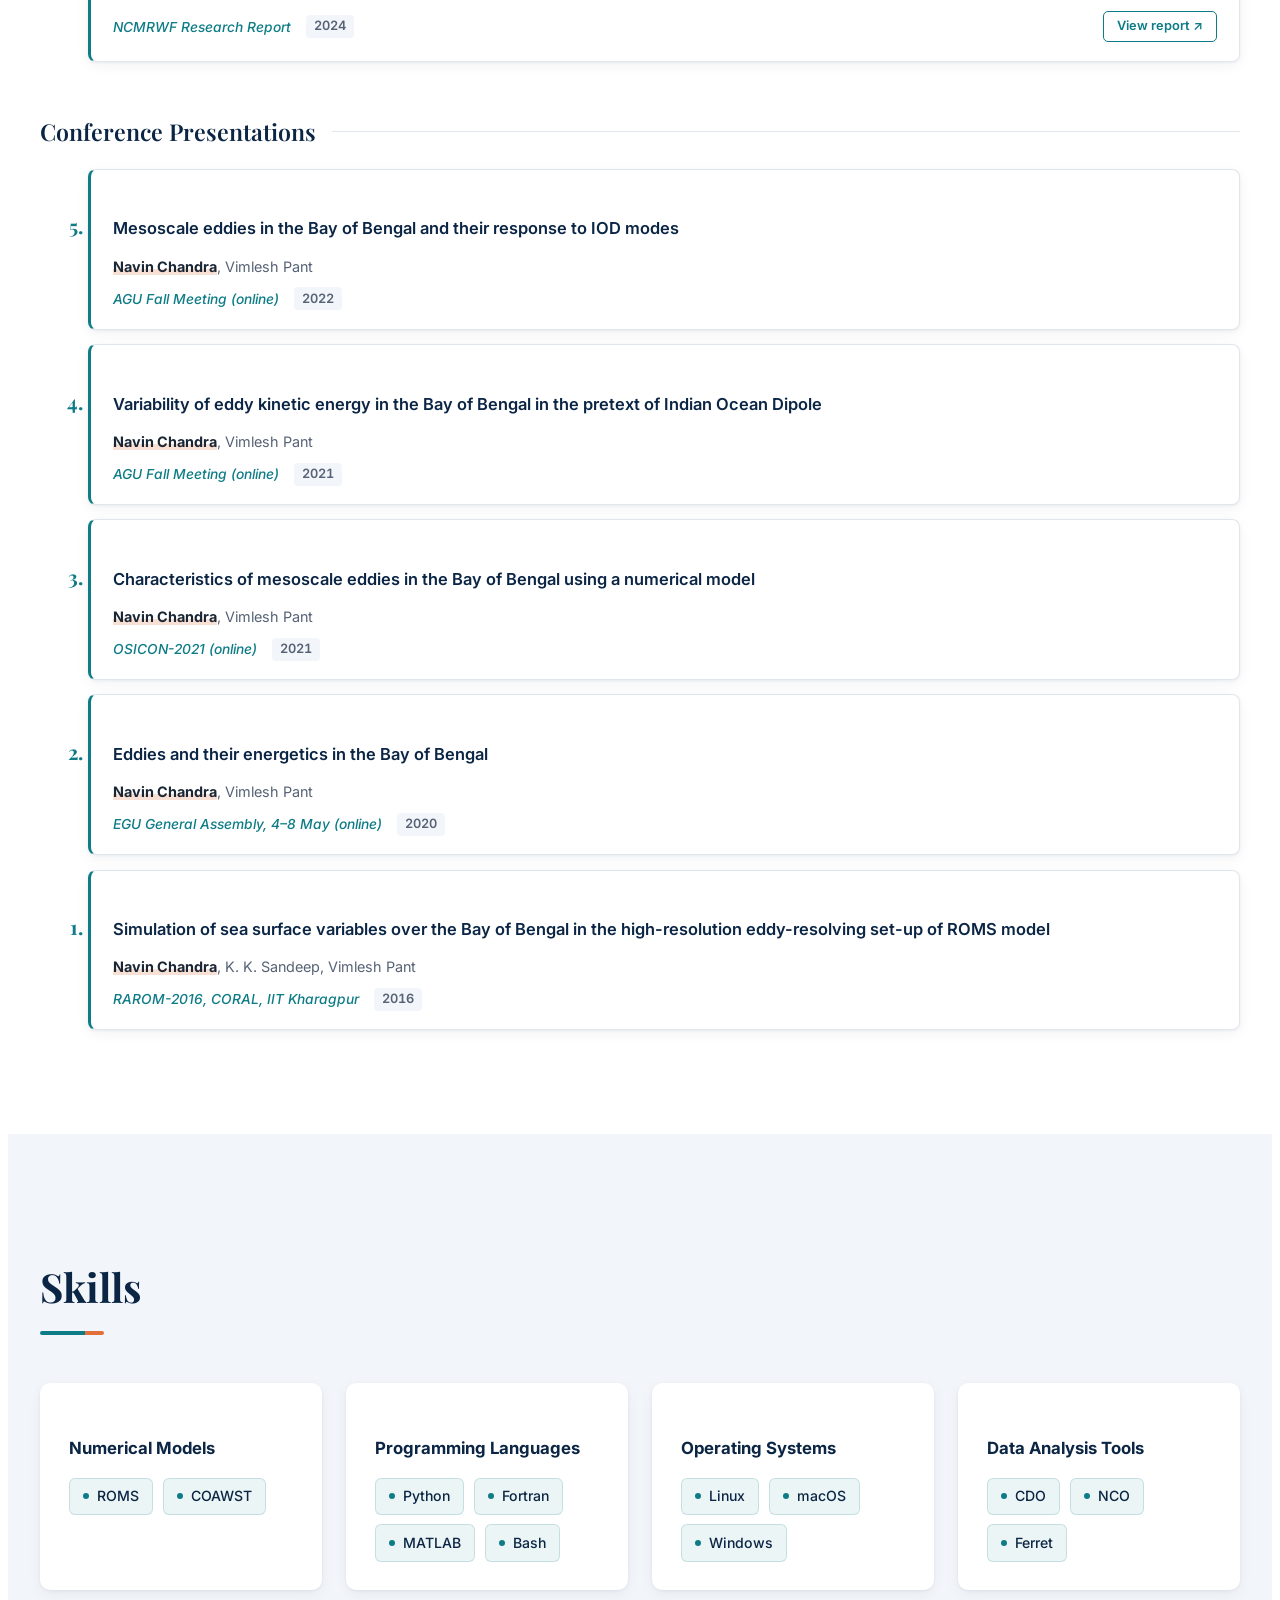
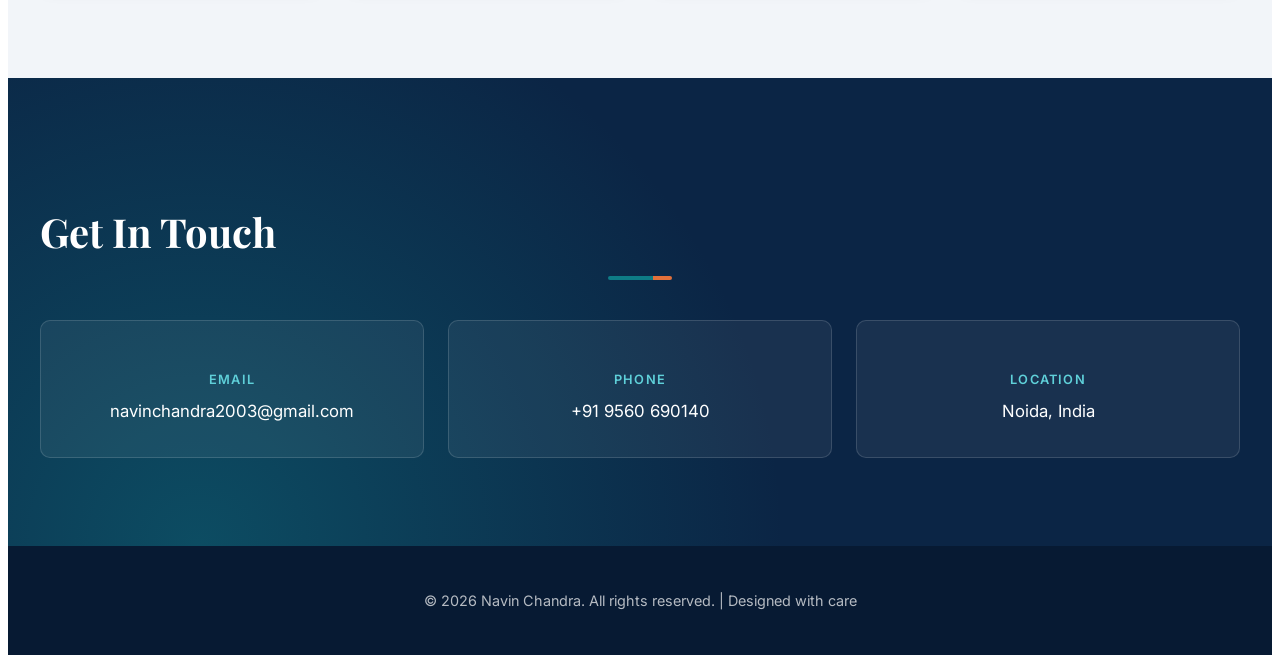
==== commit a33c86b3: "appearence update" ====
--- a/index.html
+++ b/index.html
@@ -4,7 +4,7 @@
     <meta charset="UTF-8">
     <meta name="viewport" content="width=device-width, initial-scale=1.0">
     <title>Navin Chandra - Physical Oceanographer</title>
-    <link href="https://fonts.googleapis.com/css2?family=Playfair+Display:wght@600;700&family=Inter:wght@400;500;600&display=swap" rel="stylesheet">
+    <link href="https://fonts.googleapis.com/css2?family=Playfair+Display:wght@600;700&family=Inter:wght@400;500;600;700&display=swap" rel="stylesheet">
     <link rel="stylesheet" href="style.css">
 </head>
 <body>
@@ -143,112 +143,225 @@
     <section id="publication">
         <div class="container">
             <h2>Publications</h2>
-            
-            <h3 style="font-size: 1.5rem; color: var(--primary); margin-top: 2.5rem; margin-bottom: 1.5rem; padding-bottom: 0.8rem; border-bottom: 2px solid var(--accent);">Under Review/In Preparation</h3>
-
-
-            <div class="publication-item" style="border-left-color: #ffa500; opacity: 0.9;" data-number="5">
-                <p><strong>Chandra Navin</strong> D. K. Mohapatra,and, Imranali M. Momin, "From Salinity to Cyclone Fuel: Assimilating ARGO Profiles in the Bay of Bengal" <em>Deep-Sea Research Part II: Topical Studies in Oceanography </em> (Under Preparation).</p>
-            </div>
-
-            <div class="publication-item" style="border-left-color: #ffa500; opacity: 0.9;" data-number="4">
-                <p><strong>Chandra Navin</strong> Jivesh Dixit, Vimlesh Pant, Akhilesh Kumar Mishra and, Imranali M. Momin, "How Wind Strength Shapes Mesoscale Eddies in the Bay of Bengal" <em>Journal of Geophysical Research: Ocean </em> (Under Preparation).</p>
-            </div>
-
-            <div class="publication-item" style="border-left-color: #ffa500; opacity: 0.9;" data-number="3">
-                <p><strong>Chandra Navin</strong>, Vimlesh Pant and Imranali M. Momin, "Where the Cascade Breaks: How Ocean Model Resolution Silently Erases the Ageostrophic Energy Pathway in the Bay of Bengal," <em>Journal of Physical Oceanography </em> (Under Review).</p>
-            </div>
-            
-            <div class="publication-item" style="border-left-color: #ffa500; opacity: 0.9;" data-number="2">
-                <p><strong>Chandra Navin</strong>, Ankur Gupta, Akhilesh Kumar Mishra and Raghavendra Ashrit, "Eddy activity on both sides of the Indian Peninsula with the help of the gridded sea surface height,," <em>Journal of Oceanography</em> (Under Review).</p>
-            </div>
-
-            <div class="publication-item" style="border-left-color: #ffa500; opacity: 0.9;" data-number="1">
-                <p><strong>Chandra Navin</strong>, Jivesh Dixit, Imranali M. Momin, and Raghavendra Ashrit, "Quantifying Interpolation-Induced Representativeness Error in Satellite SST over the Indian Ocean,"  <em>Quarterly Journal of the Royal Meteorological Society</em>(Under Revier).</p>
-            </div>
-
-
-            <h3 style="font-size: 1.5rem; color: var(--primary); margin-top: 2.5rem; margin-bottom: 1.5rem; padding-bottom: 0.8rem; border-bottom: 2px solid var(--accent);">Published</h3>
-
-            <div class="publication-item" style="border-left-color: #27ae60; opacity: 0.9;"data-number="5">
-                <p><strong>Chandra Navin</strong>, Vimlesh Pant, "Variability of mesoscale eddies and their kinetic energy in the Bay of Bengal using a high-resolution ocean model," <em>Regional Studies in Marine Science</em>, Vol. 89, pp. 104329, 2025.</p>
-                <a href="https://doi.org/10.1016/j.rsma.2025.104329" target="_blank">DOI </a>
-                <div class="publication-year">2025</div>
-            </div>
-
-            <div class="publication-item" style="border-left-color: #27ae60; opacity: 0.9;"data-number="4">
-                <p><strong>Chandra Navin</strong>, Vimlesh Pant, K. R. Prakash, "Influence of cyclonic and anticyclonic mesoscale oceanic eddies on thermodynamic characteristics of near-surface atmospheric column," <em>Quarterly Journal of the Royal Meteorological Society</em>, 2025.</p>
-                <a href="https://doi.org/10.1002/qj.5036" target="_blank">DOI </a>
-                <div class="publication-year">2025</div>
-            </div>
-
-            <div class="publication-item" style="border-left-color: #27ae60; opacity: 0.9;"data-number="3">
-                <p><strong>Chandra Navin</strong>, Vimlesh Pant, "Impact of Indian Ocean Dipole on the mesoscale eddies and their energy in the Bay of Bengal," <em>Oceanologia</em>, Vol. 67, No. 1, 2025.</p>
-                <a href="https://doi.org/10.5697/ygvi7171" target="_blank">DOI </a>
-                <div class="publication-year">2025</div>
-            </div>
-
-            <div class="publication-item" style="border-left-color: #27ae60; opacity: 0.9;"data-number="2">
-                <p>Prakash, K.R., Vimlesh Pant, T.V.S. Udaya Bhaskar, <strong>Navin Chandra</strong>, "What Made the Sustained Intensification of Tropical Cyclone Fani in the Bay of Bengal? An Investigation Using Coupled Atmosphere–Ocean Model," <em>Atmosphere</em>, Vol. 13, p. 535, 2022.</p>
-                <a href="https://doi.org/10.3390/atmos13040535" target="_blank">DOI </a>
-                <div class="publication-year">2022</div>
-            </div>
-
-            <div class="publication-item" style="border-left-color: #27ae60; opacity: 0.9;" data-number="1">
-                <p>Prakash K. R., Tanuja Nigam, Vimlesh Pant, <strong>Navin Chandra</strong>, "On the interaction of mesoscale eddies and a tropical cyclone in the Bay of Bengal," <em>Natural Hazards</em>, 2021.</p>
-                <a href="https://doi.org/10.1007/s11069-021-04524-z" target="_blank">DOI </a>
-                <div class="publication-year">2021</div>
-            </div>
-
-            <h3 style="font-size: 1.5rem; color: var(--primary); margin-top: 2.5rem; margin-bottom: 1.5rem; padding-bottom: 0.8rem; border-bottom: 2px solid var(--accent);">Reports & Technical Documents</h3>
-            
-            <div class="publication-item" style="border-left-color: #27ae60; opacity: 0.9;" data-number="3">
-                <p><strong>Chandra Navin</strong>, Ankur Gupta, Akhilesh Kumar Mishra and Raghavendra Ashrit, "Location-based marine forecast of major port cities of India and BIMSTEC member countries," <em>National Centre for Medium Range Weather Forecasting,</em> 2026.</p>
-                <a href="https://nwp.ncmrwf.gov.in/publications/rr/10.64349/nmrf.tr.4.2026" target="_blank" >View Report</a>
-                <div class="publication-year" >2026</div>
-            </div>
-            
-            <div class="publication-item" style="border-left-color: #27ae60; opacity: 0.9;" data-number="2">
-                <p><strong>Chandra Navin</strong>, Mohan S Thota and Raghavendra Ashrit, "Trend analysis of rainfall, maximum temperature, and minimum temperature over thailand using CRU TS 4.07 monthly data,," <em>National Centre for Medium Range Weather Forecasting,</em> 2024.</p>
-                <a href="https://nwp.ncmrwf.gov.in/publications/rr/10.64349/nmrf.rr.5.2024" target="_blank" >View Report</a>
-                <div class="publication-year" >2024</div>
-            </div>
-
-            <div class="publication-item" style="border-left-color: #27ae60; opacity: 0.9;" data-number="1">
-                <p>Tanvi Gupta, S. Indira Rani, Gibies George, John P. George, Sumit Kumar, Laxmikant Dhage, Nishtha Agarwal, Durgesh Nandan Piyush, ,<strong>Navin Chandra</strong>, and V. S. Prasad, "Microsat-2B (EOS-07) Microwave Humidity Sounder radiance assimilation in the NCUM System," <em>National Centre for Medium Range Weather Forecasting,</em> 2024.</p>
-                <a href="https://nwp.ncmrwf.gov.in/publications/rr/10.64349/nmrf.rr.2.2024" target="_blank">View Report</a>
-                <div class="publication-year">2024</div>
-            </div>
-
-            <h3 style="font-size: 1.5rem; color: var(--primary); margin-top: 2.5rem; margin-bottom: 1.5rem; padding-bottom: 0.8rem; border-bottom: 2px solid var(--accent);">Conference and Proceedings</h3>
-
-            <div class="publication-item" style="border-left-color: #27ae60; opacity: 0.9;" data-number="5">
-                <p><strong>Navin Chandra</strong> and Vimlesh Pant, "Mesoscale eddies in the bay of bengal and their response to IOD modes" <em>AGU General Assembly,</em>2022 (online) </p>
-                <div class="publication-year" >2022</div>
-            </div>
-
-            <div class="publication-item" style="border-left-color: #27ae60; opacity: 0.9;" data-number="4">
-                <p><strong>Navin Chandra</strong> and Vimlesh Pant, "Variability of eddy kinetic energy in the bay of bengal in the pretext of indian ocean dipole" <em>AGU General Assembly,</em>2021 (online) </p>
-                <div class="publication-year" >2021</div>
-            </div>
-
-            <div class="publication-item" style="border-left-color: #27ae60; opacity: 0.9;" data-number="3">
-                <p><strong>Navin Chandra</strong> and Vimlesh Pant, "Characteristics of mesoscale eddies in the bay of bengal using a numerical model" <em>OSICON-2021,</em> </p>
-                <div class="publication-year" >2021</div>
-            </div>
-
-            <div class="publication-item" style="border-left-color: #27ae60; opacity: 0.9;" data-number="2">
-                <p><strong>Navin Chandra</strong> and Vimlesh Pant, "Eddies and their energetics in the bay of bengal" <em>EGU General Assemble,</em>4-8 May 2020 (Online) .</p>
-                <div class="publication-year" >2020</div>
-            </div>
-            
-            <div class="publication-item" style="border-left-color: #27ae60; opacity: 0.9;" data-number="1">
-                <p><strong>Navin Chandra</strong>, K. K. Sandeep and Vimlesh Pant, "Simulation of sea surface variables over the bay of bengal in the high resolution eddy-resolving set-up of roms model." <em>Recent Advancement in Regional Ocean Modelling (RAROM) 2016,</em> CORAL-Indian Institute of Technology Kharagpur, 2016.</p>
-                <div class="publication-year" >2016</div>
-            </div>
-
-
-            
+            <!-- Numbering is automatic: each <ol reversed> counts down. Just add/remove <li class="pub"> items. -->
+
+            <!-- Summary strip (each card jumps to its group) -->
+            <div class="pub-summary">
+                <a class="pub-stat" href="#pub-published">
+                    <strong>5</strong><span>Journal articles</span>
+                </a>
+                <a class="pub-stat" href="#pub-review">
+                    <strong>5</strong><span>Under review &amp; in prep.</span>
+                </a>
+                <a class="pub-stat" href="#pub-reports">
+                    <strong>3</strong><span>Technical reports</span>
+                </a>
+                <a class="pub-stat" href="#pub-talks">
+                    <strong>5</strong><span>Conference presentations</span>
+                </a>
+            </div>
+
+            <!-- ===== Published ===== -->
+            <div class="pub-group" id="pub-published">
+                <h3 class="pub-group-title">Peer-reviewed Journal Articles</h3>
+                <ol class="pub-list" reversed>
+
+                    <li class="pub">
+                        <h4 class="pub-title">Variability of mesoscale eddies and their kinetic energy in the Bay of Bengal using a high-resolution ocean model</h4>
+                        <p class="pub-authors"><span class="me">Navin Chandra</span>, Vimlesh Pant</p>
+                        <div class="pub-meta">
+                            <span class="pub-venue">Regional Studies in Marine Science, 89, 104329</span>
+                            <span class="pub-year">2025</span>
+                            <a class="pub-link" href="https://doi.org/10.1016/j.rsma.2025.104329" target="_blank" rel="noopener">DOI ↗</a>
+                        </div>
+                    </li>
+
+                    <li class="pub">
+                        <h4 class="pub-title">Influence of cyclonic and anticyclonic mesoscale oceanic eddies on thermodynamic characteristics of near-surface atmospheric column</h4>
+                        <p class="pub-authors"><span class="me">Navin Chandra</span>, Vimlesh Pant, K. R. Prakash</p>
+                        <div class="pub-meta">
+                            <span class="pub-venue">Quarterly Journal of the Royal Meteorological Society</span>
+                            <span class="pub-year">2025</span>
+                            <a class="pub-link" href="https://doi.org/10.1002/qj.5036" target="_blank" rel="noopener">DOI ↗</a>
+                        </div>
+                    </li>
+
+                    <li class="pub">
+                        <h4 class="pub-title">Impact of Indian Ocean Dipole on the mesoscale eddies and their energy in the Bay of Bengal</h4>
+                        <p class="pub-authors"><span class="me">Navin Chandra</span>, Vimlesh Pant</p>
+                        <div class="pub-meta">
+                            <span class="pub-venue">Oceanologia, 67(1)</span>
+                            <span class="pub-year">2025</span>
+                            <a class="pub-link" href="https://doi.org/10.5697/ygvi7171" target="_blank" rel="noopener">DOI ↗</a>
+                        </div>
+                    </li>
+
+                    <li class="pub">
+                        <h4 class="pub-title">What made the sustained intensification of Tropical Cyclone Fani in the Bay of Bengal? An investigation using coupled atmosphere–ocean model</h4>
+                        <p class="pub-authors">K. R. Prakash, Vimlesh Pant, T. V. S. Udaya Bhaskar, <span class="me">Navin Chandra</span></p>
+                        <div class="pub-meta">
+                            <span class="pub-venue">Atmosphere, 13, 535</span>
+                            <span class="pub-year">2022</span>
+                            <a class="pub-link" href="https://doi.org/10.3390/atmos13040535" target="_blank" rel="noopener">DOI ↗</a>
+                        </div>
+                    </li>
+
+                    <li class="pub">
+                        <h4 class="pub-title">On the interaction of mesoscale eddies and a tropical cyclone in the Bay of Bengal</h4>
+                        <p class="pub-authors">K. R. Prakash, Tanuja Nigam, Vimlesh Pant, <span class="me">Navin Chandra</span></p>
+                        <div class="pub-meta">
+                            <span class="pub-venue">Natural Hazards, 106</span>
+                            <span class="pub-year">2021</span>
+                            <a class="pub-link" href="https://doi.org/10.1007/s11069-021-04524-z" target="_blank" rel="noopener">DOI ↗</a>
+                        </div>
+                    </li>
+
+                </ol>
+            </div>
+
+            <!-- ===== Under review / in preparation ===== -->
+            <div class="pub-group" id="pub-review">
+                <h3 class="pub-group-title">Under Review &amp; In Preparation</h3>
+                <ol class="pub-list" reversed>
+
+                    <li class="pub">
+                        <h4 class="pub-title">From salinity to cyclone fuel: Assimilating Argo profiles in the Bay of Bengal</h4>
+                        <p class="pub-authors"><span class="me">Navin Chandra</span>, D. K. Mohapatra, Imranali M. Momin</p>
+                        <div class="pub-meta">
+                            <span class="pub-venue">Deep-Sea Research Part II: Topical Studies in Oceanography</span>
+                            <span class="badge badge--prep">In preparation</span>
+                        </div>
+                    </li>
+
+                    <li class="pub">
+                        <h4 class="pub-title">How wind strength shapes mesoscale eddies in the Bay of Bengal</h4>
+                        <p class="pub-authors"><span class="me">Navin Chandra</span>, Jivesh Dixit, Vimlesh Pant, Akhilesh Kumar Mishra, Imranali M. Momin</p>
+                        <div class="pub-meta">
+                            <span class="pub-venue">Journal of Geophysical Research: Oceans</span>
+                            <span class="badge badge--prep">In preparation</span>
+                        </div>
+                    </li>
+
+                    <li class="pub">
+                        <h4 class="pub-title">Where the cascade breaks: How ocean model resolution silently erases the ageostrophic energy pathway in the Bay of Bengal</h4>
+                        <p class="pub-authors"><span class="me">Navin Chandra</span>, Vimlesh Pant, Imranali M. Momin</p>
+                        <div class="pub-meta">
+                            <span class="pub-venue">Journal of Physical Oceanography</span>
+                            <span class="badge badge--review">Under review</span>
+                        </div>
+                    </li>
+
+                    <li class="pub">
+                        <h4 class="pub-title">Eddy activity on both sides of the Indian Peninsula with the help of the gridded sea surface height</h4>
+                        <p class="pub-authors"><span class="me">Navin Chandra</span>, Ankur Gupta, Akhilesh Kumar Mishra, Raghavendra Ashrit</p>
+                        <div class="pub-meta">
+                            <span class="pub-venue">Journal of Oceanography</span>
+                            <span class="badge badge--review">Under review</span>
+                        </div>
+                    </li>
+
+                    <li class="pub">
+                        <h4 class="pub-title">Quantifying interpolation-induced representativeness error in satellite SST over the Indian Ocean</h4>
+                        <p class="pub-authors"><span class="me">Navin Chandra</span>, Jivesh Dixit, Imranali M. Momin, Raghavendra Ashrit</p>
+                        <div class="pub-meta">
+                            <span class="pub-venue">Quarterly Journal of the Royal Meteorological Society</span>
+                            <span class="badge badge--review">Under review</span>
+                        </div>
+                    </li>
+
+                </ol>
+            </div>
+
+            <!-- ===== Reports ===== -->
+            <div class="pub-group" id="pub-reports">
+                <h3 class="pub-group-title">Reports &amp; Technical Documents</h3>
+                <ol class="pub-list" reversed>
+
+                    <li class="pub">
+                        <h4 class="pub-title">Location-based marine forecast of major port cities of India and BIMSTEC member countries</h4>
+                        <p class="pub-authors"><span class="me">Navin Chandra</span>, Ankur Gupta, Akhilesh Kumar Mishra, Raghavendra Ashrit</p>
+                        <div class="pub-meta">
+                            <span class="pub-venue">NCMRWF Technical Report</span>
+                            <span class="pub-year">2026</span>
+                            <a class="pub-link" href="https://nwp.ncmrwf.gov.in/publications/rr/10.64349/nmrf.tr.4.2026" target="_blank" rel="noopener">View report ↗</a>
+                        </div>
+                    </li>
+
+                    <li class="pub">
+                        <h4 class="pub-title">Trend analysis of rainfall, maximum temperature, and minimum temperature over Thailand using CRU TS 4.07 monthly data</h4>
+                        <p class="pub-authors"><span class="me">Navin Chandra</span>, Mohan S. Thota, Raghavendra Ashrit</p>
+                        <div class="pub-meta">
+                            <span class="pub-venue">NCMRWF Research Report</span>
+                            <span class="pub-year">2024</span>
+                            <a class="pub-link" href="https://nwp.ncmrwf.gov.in/publications/rr/10.64349/nmrf.rr.5.2024" target="_blank" rel="noopener">View report ↗</a>
+                        </div>
+                    </li>
+
+                    <li class="pub">
+                        <h4 class="pub-title">Microsat-2B (EOS-07) Microwave Humidity Sounder radiance assimilation in the NCUM system</h4>
+                        <p class="pub-authors">Tanvi Gupta, S. Indira Rani, Gibies George, John P. George, Sumit Kumar, Laxmikant Dhage, Nishtha Agarwal, Durgesh Nandan Piyush, <span class="me">Navin Chandra</span>, V. S. Prasad</p>
+                        <div class="pub-meta">
+                            <span class="pub-venue">NCMRWF Research Report</span>
+                            <span class="pub-year">2024</span>
+                            <a class="pub-link" href="https://nwp.ncmrwf.gov.in/publications/rr/10.64349/nmrf.rr.2.2024" target="_blank" rel="noopener">View report ↗</a>
+                        </div>
+                    </li>
+
+                </ol>
+            </div>
+
+            <!-- ===== Conferences ===== -->
+            <div class="pub-group" id="pub-talks">
+                <h3 class="pub-group-title">Conference Presentations</h3>
+                <ol class="pub-list" reversed>
+
+                    <li class="pub">
+                        <h4 class="pub-title">Mesoscale eddies in the Bay of Bengal and their response to IOD modes</h4>
+                        <p class="pub-authors"><span class="me">Navin Chandra</span>, Vimlesh Pant</p>
+                        <div class="pub-meta">
+                            <span class="pub-venue">AGU Fall Meeting (online)</span>
+                            <span class="pub-year">2022</span>
+                        </div>
+                    </li>
+
+                    <li class="pub">
+                        <h4 class="pub-title">Variability of eddy kinetic energy in the Bay of Bengal in the pretext of Indian Ocean Dipole</h4>
+                        <p class="pub-authors"><span class="me">Navin Chandra</span>, Vimlesh Pant</p>
+                        <div class="pub-meta">
+                            <span class="pub-venue">AGU Fall Meeting (online)</span>
+                            <span class="pub-year">2021</span>
+                        </div>
+                    </li>
+
+                    <li class="pub">
+                        <h4 class="pub-title">Characteristics of mesoscale eddies in the Bay of Bengal using a numerical model</h4>
+                        <p class="pub-authors"><span class="me">Navin Chandra</span>, Vimlesh Pant</p>
+                        <div class="pub-meta">
+                            <span class="pub-venue">OSICON-2021 (online)</span>
+                            <span class="pub-year">2021</span>
+                        </div>
+                    </li>
+
+                    <li class="pub">
+                        <h4 class="pub-title">Eddies and their energetics in the Bay of Bengal</h4>
+                        <p class="pub-authors"><span class="me">Navin Chandra</span>, Vimlesh Pant</p>
+                        <div class="pub-meta">
+                            <span class="pub-venue">EGU General Assembly, 4–8 May (online)</span>
+                            <span class="pub-year">2020</span>
+                        </div>
+                    </li>
+
+                    <li class="pub">
+                        <h4 class="pub-title">Simulation of sea surface variables over the Bay of Bengal in the high-resolution eddy-resolving set-up of ROMS model</h4>
+                        <p class="pub-authors"><span class="me">Navin Chandra</span>, K. K. Sandeep, Vimlesh Pant</p>
+                        <div class="pub-meta">
+                            <span class="pub-venue">RAROM-2016, CORAL, IIT Kharagpur</span>
+                            <span class="pub-year">2016</span>
+                        </div>
+                    </li>
+
+                </ol>
+            </div>
 
         </div>
     </section>
@@ -321,8 +434,8 @@
     <!-- Footer -->
     <footer>
         <div class="container">
-            <p>&copy; 2025 Navin Chandra. All rights reserved. | Designed with care</p>
+            <p>&copy; 2026 Navin Chandra. All rights reserved. | Designed with care</p>
         </div>
     </footer>
 </body>
-</html>+</html>
--- a/style.css
+++ b/style.css
@@ -1,5 +1,10 @@
 ---
 ---
+
+/* =========================================================
+   Navin Chandra — portfolio stylesheet
+   Palette: deep-ocean navy, teal (cold), coral (warm)
+   ========================================================= */
 
 * {
     margin: 0;
@@ -8,15 +13,19 @@
 }
 
 :root {
-    --primary: #0f3a7d;
-    --primary-light: #1a4a9c;
-    --accent: #00a8cc;
-    --accent-light: #00d4ff;
-    --text-dark: #1a1a1a;
-    --text-light: #666666;
-    --border-light: #e8e8e8;
-    --bg-light: #f9fafb;
+    --primary: #0b2545;        /* deep ocean navy */
+    --primary-light: #13315c;
+    --accent: #0e7c86;         /* teal */
+    --accent-light: #5fd0d9;   /* teal for dark backgrounds */
+    --warm: #e2703a;           /* coral highlight, used sparingly */
+    --warm-soft: #fdeee5;
+    --text-dark: #1b2635;
+    --text-light: #566275;
+    --border-light: #e1e6ed;
+    --bg-light: #f2f5f9;
     --bg-white: #ffffff;
+    --shadow-sm: 0 1px 3px rgba(11, 37, 69, 0.06), 0 4px 14px rgba(11, 37, 69, 0.05);
+    --shadow-md: 0 6px 24px rgba(11, 37, 69, 0.12);
 }
 
 html {
@@ -35,8 +44,9 @@
 nav {
     position: fixed;
     top: 0;
+    left: 0;
     width: 100%;
-    background: rgba(255, 255, 255, 0.95);
+    background: rgba(255, 255, 255, 0.96);
     backdrop-filter: blur(10px);
     z-index: 100;
     border-bottom: 1px solid var(--border-light);
@@ -56,10 +66,12 @@
     font-family: 'Playfair Display', serif;
     font-size: 1.4rem;
     font-weight: 700;
-    background: linear-gradient(135deg, var(--primary), var(--accent));
-    -webkit-background-clip: text;
-    -webkit-text-fill-color: transparent;
-    background-clip: text;
+    color: var(--primary);
+}
+
+nav .logo::after {
+    content: '.';
+    color: var(--warm);
 }
 
 nav ul {
@@ -73,12 +85,12 @@
     color: var(--text-light);
     font-size: 0.95rem;
     font-weight: 500;
-    transition: all 0.3s ease;
+    transition: color 0.25s ease;
     position: relative;
 }
 
 nav a:hover {
-    color: var(--accent);
+    color: var(--primary);
 }
 
 nav a::after {
@@ -89,62 +101,68 @@
     bottom: -5px;
     left: 0;
     background: var(--accent);
-    transition: width 0.3s ease;
+    transition: width 0.25s ease;
 }
 
 nav a:hover::after {
     width: 100%;
 }
 
-@media (max-width: 768px) {
-    nav ul {
-        gap: 1rem;
-        font-size: 0.9rem;
-    }
-}
-
 /* ===== HERO SECTION ===== */
 .hero {
-    margin-top: 80px;
-    background: linear-gradient(135deg, rgba(15, 58, 125, 0.02), rgba(0, 168, 204, 0.02));
+    --accent: var(--accent-light);   /* lighter teal reads better on navy */
+    margin-top: 64px;
     padding: 6rem 2rem;
-    min-height: 100vh;
+    min-height: calc(100vh - 64px);
     display: flex;
     align-items: center;
+    color: #fff;
+    background-color: var(--primary);
+    /* glow + eddy-contour motif */
+    background-image:
+        radial-gradient(circle at 85% 25%, rgba(14, 124, 134, 0.45), transparent 45%),
+        radial-gradient(circle at 10% 90%, rgba(226, 112, 58, 0.18), transparent 40%),
+        url("data:image/svg+xml,%3Csvg xmlns='http://www.w3.org/2000/svg' width='640' height='640' viewBox='0 0 640 640'%3E%3Cg fill='none' stroke='%23ffffff' stroke-opacity='0.07' stroke-width='1.2'%3E%3Cellipse cx='160' cy='170' rx='40' ry='30'/%3E%3Cellipse cx='160' cy='170' rx='75' ry='58'/%3E%3Cellipse cx='160' cy='170' rx='112' ry='88'/%3E%3Cellipse cx='160' cy='170' rx='150' ry='120'/%3E%3Cellipse cx='480' cy='450' rx='34' ry='44'/%3E%3Cellipse cx='480' cy='450' rx='66' ry='84'/%3E%3Cellipse cx='480' cy='450' rx='100' ry='126'/%3E%3Cellipse cx='480' cy='450' rx='136' ry='168'/%3E%3Cpath d='M0 330 C110 300 210 380 320 340 S520 290 640 330'/%3E%3Cpath d='M0 600 C120 570 220 640 330 600 S520 560 640 600'/%3E%3C/g%3E%3C/svg%3E");
+    background-size: auto, auto, 640px 640px;
 }
 
 .hero .container {
     max-width: 1200px;
     margin: 0 auto;
+    width: 100%;
     display: grid;
-    grid-template-columns: 1fr 1fr;
+    grid-template-columns: 1.2fr 0.8fr;
     gap: 4rem;
     align-items: center;
 }
 
 .hero-content h1 {
     font-family: 'Playfair Display', serif;
-    font-size: 3.5rem;
+    font-size: 3.8rem;
     font-weight: 700;
-    line-height: 1.2;
-    color: var(--primary);
+    line-height: 1.15;
+    color: #fff;
     margin-bottom: 1rem;
     animation: slideInLeft 0.8s ease;
 }
 
 .hero-content .subtitle {
-    font-size: 1.3rem;
-    color: var(--accent);
+    display: inline-block;
+    font-size: 1.25rem;
+    color: var(--accent-light);
     font-weight: 500;
     margin-bottom: 1.5rem;
+    padding-bottom: 0.4rem;
+    border-bottom: 2px solid var(--warm);
     animation: slideInLeft 0.8s ease 0.1s both;
 }
 
 .hero-content p {
-    font-size: 1.05rem;
-    color: var(--text-light);
+    font-size: 1.08rem;
+    color: rgba(255, 255, 255, 0.78);
     margin-bottom: 2rem;
     line-height: 1.8;
+    max-width: 34rem;
     animation: slideInLeft 0.8s ease 0.2s both;
 }
 
@@ -156,28 +174,38 @@
     align-items: center;
 }
 
+/* soft teal ring behind the portrait */
+.hero-image::before {
+    content: '';
+    position: absolute;
+    width: 78%;
+    max-width: 340px;
+    aspect-ratio: 1;
+    border-radius: 50%;
+    border: 1px solid rgba(95, 208, 217, 0.35);
+    box-shadow: 0 0 0 22px rgba(95, 208, 217, 0.06);
+}
+
 .hero-image img {
-    width: 55%;
-    max-width: 300px;
+    position: relative;
+    width: 62%;
+    max-width: 290px;
     aspect-ratio: 0.85;
     object-fit: cover;
     object-position: center top;
-    border-radius: 16px;
-    box-shadow: 0 25px 70px rgba(15, 58, 125, 0.2),
-                0 15px 35px rgba(0, 168, 204, 0.1);
-    border: 2px solid rgba(0, 168, 204, 0.1);
-    transition: all 0.3s ease;
+    border-radius: 14px;
+    border: 4px solid rgba(255, 255, 255, 0.95);
+    box-shadow: 0 25px 60px rgba(0, 0, 0, 0.35);
+    transition: transform 0.3s ease;
 }
 
 .hero-image img:hover {
     transform: translateY(-5px);
-    box-shadow: 0 35px 80px rgba(15, 58, 125, 0.25),
-                0 20px 40px rgba(0, 168, 204, 0.15);
 }
 
 .social-links {
     display: flex;
-    gap: 1.5rem;
+    gap: 1rem;
     margin-bottom: 2rem;
     animation: slideInLeft 0.8s ease 0.3s both;
 }
@@ -186,30 +214,33 @@
     display: inline-flex;
     align-items: center;
     justify-content: center;
-    width: 45px;
-    height: 45px;
+    width: 44px;
+    height: 44px;
     border-radius: 50%;
-    background: var(--primary);
-    color: white;
+    border: 1px solid rgba(255, 255, 255, 0.35);
+    color: #fff;
     text-decoration: none;
-    transition: all 0.3s ease;
-    font-weight: 600;
+    transition: all 0.25s ease;
+    font-weight: 600;
+    font-size: 0.9rem;
 }
 
 .social-links a:hover {
-    background: var(--accent);
+    background: var(--accent-light);
+    border-color: var(--accent-light);
+    color: var(--primary);
     transform: translateY(-3px);
 }
 
 .cta-button {
     display: inline-block;
-    padding: 0.9rem 2.2rem;
-    background: linear-gradient(135deg, var(--primary), var(--primary-light));
-    color: white;
+    padding: 0.9rem 2rem;
+    background: var(--warm);
+    color: #fff;
     text-decoration: none;
     border-radius: 6px;
     font-weight: 600;
-    transition: all 0.3s ease;
+    transition: all 0.25s ease;
     cursor: pointer;
     border: none;
     font-size: 1rem;
@@ -218,48 +249,23 @@
 
 .cta-button:hover {
     transform: translateY(-2px);
-    box-shadow: 0 10px 30px rgba(15, 58, 125, 0.3);
+    background: #cf5f2b;
+    box-shadow: 0 10px 26px rgba(226, 112, 58, 0.35);
 }
 
 @keyframes slideInLeft {
-    from {
-        opacity: 0;
-        transform: translateX(-30px);
-    }
-    to {
-        opacity: 1;
-        transform: translateX(0);
-    }
+    from { opacity: 0; transform: translateX(-30px); }
+    to   { opacity: 1; transform: translateX(0); }
 }
 
 @keyframes slideInRight {
-    from {
-        opacity: 0;
-        transform: translateX(30px);
-    }
-    to {
-        opacity: 1;
-        transform: translateX(0);
-    }
-}
-
-@media (max-width: 768px) {
-    .hero .container {
-        grid-template-columns: 1fr;
-    }
-
-    .hero-content h1 {
-        font-size: 2.2rem;
-    }
-
-    .hero-content .subtitle {
-        font-size: 1.1rem;
-    }
+    from { opacity: 0; transform: translateX(30px); }
+    to   { opacity: 1; transform: translateX(0); }
 }
 
 /* ===== SECTIONS ===== */
 section {
-    padding: 5rem 2rem;
+    padding: 5.5rem 2rem;
 }
 
 .container {
@@ -280,9 +286,9 @@
 section h2::before {
     content: '';
     position: absolute;
-    width: 60px;
+    width: 64px;
     height: 4px;
-    background: var(--accent);
+    background: linear-gradient(90deg, var(--accent) 0 70%, var(--warm) 70% 100%);
     bottom: 0;
     left: 0;
     border-radius: 2px;
@@ -310,43 +316,36 @@
 .about-highlights {
     display: grid;
     grid-template-columns: 1fr 1fr;
-    gap: 1.5rem;
-    margin-top: 2rem;
+    gap: 1.25rem;
 }
 
 .highlight-card {
     background: var(--bg-white);
     padding: 1.5rem;
-    border-radius: 8px;
-    border-left: 4px solid var(--accent);
-    box-shadow: 0 4px 12px rgba(0, 0, 0, 0.05);
-    transition: all 0.3s ease;
+    border-radius: 10px;
+    border-top: 3px solid var(--accent);
+    box-shadow: var(--shadow-sm);
+    transition: transform 0.25s ease, box-shadow 0.25s ease;
 }
 
 .highlight-card:hover {
-    transform: translateY(-5px);
-    box-shadow: 0 8px 20px rgba(15, 58, 125, 0.1);
+    transform: translateY(-4px);
+    box-shadow: var(--shadow-md);
 }
 
 .highlight-card h4 {
-    color: var(--primary);
-    margin-bottom: 0.5rem;
+    color: var(--accent);
+    margin-bottom: 0.4rem;
+    font-size: 0.78rem;
+    letter-spacing: 1.2px;
+    text-transform: uppercase;
+}
+
+.highlight-card p {
     font-size: 1rem;
-}
-
-.highlight-card p {
-    font-size: 0.95rem;
+    font-weight: 600;
+    color: var(--primary);
     margin-bottom: 0;
-}
-
-@media (max-width: 768px) {
-    .about-content {
-        grid-template-columns: 1fr;
-    }
-
-    .about-highlights {
-        grid-template-columns: 1fr;
-    }
 }
 
 /* ===== EXPERIENCE ===== */
@@ -356,7 +355,7 @@
 
 .timeline {
     position: relative;
-    padding: 2rem 0;
+    padding: 1rem 0;
 }
 
 .timeline::before {
@@ -366,11 +365,11 @@
     top: 0;
     bottom: 0;
     width: 2px;
-    background: linear-gradient(180deg, var(--accent), transparent);
+    background: linear-gradient(180deg, var(--accent), rgba(14, 124, 134, 0.1));
 }
 
 .timeline-item {
-    margin-bottom: 2rem;
+    margin-bottom: 2.2rem;
     padding-left: 80px;
     position: relative;
     animation: fadeInUp 0.6s ease;
@@ -379,26 +378,32 @@
 .timeline-item::before {
     content: '';
     position: absolute;
-    left: 16px;
-    top: 5px;
-    width: 28px;
-    height: 28px;
+    left: 21px;
+    top: 4px;
+    width: 20px;
+    height: 20px;
     background: var(--bg-white);
-    border: 3px solid var(--accent);
+    border: 4px solid var(--accent);
     border-radius: 50%;
 }
 
+.timeline-item:first-child::before {
+    background: var(--warm);
+    border-color: var(--warm);
+    box-shadow: 0 0 0 5px var(--warm-soft);
+}
+
 .timeline-item h4 {
-    font-size: 1.1rem;
-    color: var(--primary);
-    margin-bottom: 0.3rem;
+    font-size: 1.12rem;
+    color: var(--primary);
+    margin-bottom: 0.2rem;
 }
 
 .timeline-item .date {
-    font-size: 0.9rem;
+    font-size: 0.88rem;
     color: var(--accent);
     font-weight: 600;
-    margin-bottom: 0.5rem;
+    margin-bottom: 0.4rem;
 }
 
 .timeline-item p {
@@ -408,14 +413,8 @@
 }
 
 @keyframes fadeInUp {
-    from {
-        opacity: 0;
-        transform: translateY(20px);
-    }
-    to {
-        opacity: 1;
-        transform: translateY(0);
-    }
+    from { opacity: 0; transform: translateY(20px); }
+    to   { opacity: 1; transform: translateY(0); }
 }
 
 /* ===== EDUCATION ===== */
@@ -425,27 +424,31 @@
 
 .education-grid {
     display: grid;
-    grid-template-columns: repeat(auto-fit, minmax(320px, 1fr));
-    gap: 2rem;
+    grid-template-columns: repeat(auto-fit, minmax(300px, 1fr));
+    gap: 1.5rem;
 }
 
 .education-card {
     background: var(--bg-white);
     padding: 2rem;
-    border-radius: 8px;
-    box-shadow: 0 4px 12px rgba(0, 0, 0, 0.05);
-    border-top: 4px solid var(--accent);
-    transition: all 0.3s ease;
+    border-radius: 10px;
+    box-shadow: var(--shadow-sm);
+    border-top: 3px solid var(--accent);
+    transition: transform 0.25s ease, box-shadow 0.25s ease;
+}
+
+.education-card:first-child {
+    border-top-color: var(--warm);
 }
 
 .education-card:hover {
-    transform: translateY(-8px);
-    box-shadow: 0 12px 30px rgba(15, 58, 125, 0.12);
+    transform: translateY(-5px);
+    box-shadow: var(--shadow-md);
 }
 
 .education-card .degree {
     font-family: 'Playfair Display', serif;
-    font-size: 1.3rem;
+    font-size: 1.5rem;
     color: var(--primary);
     margin-bottom: 0.5rem;
 }
@@ -453,295 +456,217 @@
 .education-card .institution {
     color: var(--text-light);
     font-weight: 500;
-    margin-bottom: 0.5rem;
+    margin-bottom: 0.6rem;
 }
 
 .education-card .year {
+    display: inline-block;
+    margin-top: 0.4rem;
+    padding: 0.15rem 0.6rem;
+    border-radius: 4px;
+    background: var(--bg-light);
     color: var(--accent);
     font-weight: 600;
-    font-size: 0.9rem;
+    font-size: 0.85rem;
 }
 
 /* ===== PUBLICATIONS ===== */
-/*
 #publication {
     background: var(--bg-white);
-    padding: 3rem 2rem;
-}
-
-#publication h2 {
-    margin-bottom: 2rem;
-}
-
-#publication h3 {
-    font-size: 1.3rem !important;
-    color: var(--primary) !important;
-    margin-top: 1.8rem !important;
-    margin-bottom: 1rem !important;
-    padding-bottom: 0.5rem !important;
-    border-bottom: 2px solid;
-    font-weight: 600;
-}
-
-.publication-item {
-    padding: 0.7rem 0.9rem;
-    padding-left: 1.2rem;
-    border-left: 4px solid var(--accent);
-    background: transparent;
-    margin-bottom: 0.7rem;
-    border-radius: 3px;
-    transition: all 0.3s ease;
-    position: relative;
-}
-
-.publication-item::before {
-    content: attr(data-number);
-    position: absolute;
-    left: -20px;
-    top: 0;
-    width: 16px;
-    height: 100%;
-    background: var(--accent);
-    color: white;
+}
+
+/* --- Summary band --- */
+.pub-summary {
+    display: grid;
+    grid-template-columns: repeat(4, 1fr);
+    margin-bottom: 3.5rem;
+    border-radius: 12px;
+    overflow: hidden;
+    background: var(--primary);
+    background-image: radial-gradient(circle at 90% 0%, rgba(14, 124, 134, 0.5), transparent 55%);
+    box-shadow: var(--shadow-md);
+}
+
+.pub-stat {
+    display: flex;
+    flex-direction: column;
+    gap: 0.35rem;
+    padding: 1.5rem 1.6rem;
+    text-decoration: none;
+    border-left: 1px solid rgba(255, 255, 255, 0.12);
+    transition: background 0.2s ease;
+}
+
+.pub-stat:first-child {
+    border-left: none;
+}
+
+.pub-stat strong {
+    font-family: 'Playfair Display', serif;
+    font-size: 2.4rem;
+    line-height: 1;
+    color: #fff;
+}
+
+.pub-stat span {
+    font-size: 0.76rem;
+    font-weight: 600;
+    letter-spacing: 1px;
+    text-transform: uppercase;
+    color: var(--accent-light);
+}
+
+.pub-stat:hover {
+    background: rgba(255, 255, 255, 0.06);
+}
+
+/* --- Groups --- */
+.pub-group {
+    margin-bottom: 3.2rem;
+    scroll-margin-top: 90px; /* clears the fixed nav when jumping from the summary */
+}
+
+.pub-group:last-child {
+    margin-bottom: 0;
+}
+
+.pub-group-title {
     display: flex;
     align-items: center;
-    justify-content: center;
-    font-weight: 800;
-    font-size: 0.85rem;
-    line-height: 1;
-    border-radius: 2px;
-}
-
-.publication-item[style*="border-left-color: #ffa500"]::before {
-    background: #ffa500;
-}
-
-.publication-item[style*="border-left-color: #27ae60"]::before {
-    background: #27ae60;
-}
-
-.publication-item:hover {
+    gap: 1rem;
+    margin-bottom: 1.2rem;
+    font-family: 'Playfair Display', serif;
+    font-size: 1.45rem;
+    font-weight: 600;
+    color: var(--primary);
+}
+
+.pub-group-title::after {
+    content: '';
+    flex: 1;
+    height: 1px;
+    background: var(--border-light);
+}
+
+/* --- Publication list ---
+   <ol reversed> makes the browser number every item automatically,
+   counting down (newest = highest). Add or remove an <li class="pub">
+   and the numbers update themselves. The browser also keeps each
+   number level with the first line of the title. */
+.pub-list {
+    list-style: decimal outside;
+    padding-left: 3rem;
+    display: flex;
+    flex-direction: column;
+    gap: 0.9rem;
+}
+
+.pub {
+    display: list-item;
+    padding: 1.15rem 1.4rem;
+    background: var(--bg-white);
+    border: 1px solid var(--border-light);
+    border-left: 3px solid var(--accent);
+    border-radius: 8px;
+    box-shadow: var(--shadow-sm);
+    transition: transform 0.2s ease, box-shadow 0.2s ease, border-color 0.2s ease;
+}
+
+.pub:hover {
+    transform: translateX(4px);
+    box-shadow: var(--shadow-md);
+    border-left-color: var(--warm);
+}
+
+.pub::marker {
+    font-family: 'Playfair Display', serif;
+    font-size: 1.25rem;
+    font-weight: 700;
+    color: var(--accent);
+    font-variant-numeric: tabular-nums;
+}
+
+.pub-title {
+    margin-bottom: 0.3rem;
+    font-size: 1.03rem;
+    font-weight: 600;
+    line-height: 1.5;
+    color: var(--primary);
+}
+
+.pub-authors {
+    margin-bottom: 0.6rem;
+    font-size: 0.9rem;
+    line-height: 1.55;
+    color: var(--text-light);
+}
+
+.pub-authors .me {
+    color: var(--text-dark);
+    font-weight: 700;
+    background: linear-gradient(transparent 62%, rgba(226, 112, 58, 0.22) 62%);
+}
+
+.pub-meta {
+    display: flex;
+    flex-wrap: wrap;
+    align-items: center;
+    gap: 0.45rem 0.9rem;
+    font-size: 0.86rem;
+}
+
+.pub-venue {
+    font-style: italic;
+    color: var(--accent);
+    font-weight: 500;
+}
+
+.pub-year {
+    padding: 0.08rem 0.5rem;
+    border-radius: 4px;
     background: var(--bg-light);
-    transform: translateX(3px);
-}
-
-.publication-item p {
     color: var(--text-light);
-    line-height: 1.5;
-    margin-bottom: 0.4rem;
-    font-size: 0.95rem;
-}
-
-.publication-item p strong {
-    color: var(--primary);
-    font-weight: 600;
-}
-
-.publication-item p em {
+    font-weight: 600;
+    font-size: 0.8rem;
+    font-variant-numeric: tabular-nums;
+}
+
+.badge {
+    padding: 0.15rem 0.6rem;
+    border-radius: 999px;
+    font-size: 0.7rem;
+    font-weight: 700;
+    letter-spacing: 0.6px;
+    text-transform: uppercase;
+}
+
+.badge--review {
+    background: var(--warm-soft);
+    color: #b4511f;
+}
+
+.badge--prep {
+    background: #eaeef3;
+    color: #5b6678;
+}
+
+.pub-link {
+    margin-left: auto;
+    padding: 0.28rem 0.8rem;
+    border: 1px solid var(--accent);
+    border-radius: 5px;
     color: var(--accent);
-}
-
-.publication-item a {
-    color: var(--accent);
+    font-size: 0.8rem;
+    font-weight: 600;
     text-decoration: none;
-    font-weight: 500;
+    white-space: nowrap;
     transition: all 0.2s ease;
-    font-size: 0.88rem;
-    display: inline-block;
-    margin-right: 0.8rem;
-}
-
-.publication-item a:hover {
-    color: var(--primary);
-    text-decoration: underline;
-}
-
-.publication-year {
-    display: inline-block;
+}
+
+.pub-link:hover {
     background: var(--accent);
-    color: white;
-    padding: 0.25rem 0.6rem;
-    border-radius: 12px;
-    font-size: 0.78rem;
-    font-weight: 700;
-    margin-top: 0.3rem;
-}
-
-.publication-item[style*="border-left-color: #ffa500"] .publication-year {
-    background: #ffa500;
-}
-
-.publication-item[style*="border-left-color: #27ae60"] .publication-year {
-    background: #27ae60;
-}
-    */
-
-/* ===== PUBLICATIONS ===== */
-        #publication {
-            background: var(--bg-white);
-            padding: 4rem 2rem;
-        }
-
-        #publication h2 {
-            margin-bottom: 2.5rem;
-        }
-
-        #publication h3 {
-            font-size: 1.2rem;
-            color: var(--primary);
-            margin-top: 2rem;
-            margin-bottom: 1.2rem;
-            padding-bottom: 0.6rem;
-            border-bottom: 2px solid;
-            font-weight: 600;
-            letter-spacing: 0.5px;
-        }
-
-        .publication-item {
-            padding: 1rem 1.2rem;
-            background: transparent;
-            margin-bottom: 0.4rem;
-            border-radius: 4px;
-            transition: all 0.2s ease;
-            position: relative;
-        }
-
-        .publication-item::before {
-            content: attr(data-number);
-            position: absolute;
-            left: -35px;
-            top: 6px;
-            width: 26px;
-            height: 26px;
-            background: transparent;
-            color: black;
-            display: flex;
-            align-items: center;
-            justify-content: center;
-            font-weight: 900;
-            font-size: 1.1rem;
-            line-height: 1;
-            border-radius: 50%;
-            border: 2px solid var(--accent);
-        }
-
-        .publication-item[style*="border-left-color: #ffa500"]::before {
-            background: transparent;
-            color: black;
-            border-color: var(--accent);
-        }
-
-        .publication-item[style*="border-left-color: #27ae60"]::before {
-            background: transparent;
-            color: black;
-            border-color: var(--accent);
-        }
-
-        .publication-item:hover {
-            background: rgba(0, 168, 204, 0.02);
-            transform: translateX(2px);
-        }
-
-        .publication-item p {
-            color: var(--text-dark);
-            line-height: 1.6;
-            margin-bottom: 0.6rem;
-            font-size: 0.96rem;
-        }
-
-        .publication-item p strong {
-            color: var(--text-dark);
-            font-weight: 600;
-        }
-
-        .publication-item p em {
-            color: var(--accent);
-            font-style: italic;
-            font-weight: 600;
-        }
-
-        .publication-links {
-            display: flex;
-            gap: 0.8rem;
-            flex-wrap: wrap;
-            align-items: center;
-            margin-top: 0.6rem;
-        }
-
-        .publication-item a {
-            color: var(--text-dark);
-            text-decoration: none;
-            font-weight: 600;
-            transition: all 0.2s ease;
-            font-size: 0.9rem;
-            display: inline-block;
-        }
-
-        .publication-item a:hover {
-            color: var(--primary);
-            text-decoration: underline;
-        }
-
-        .publication-meta {
-            display: inline-flex;
-            gap: 0.8rem;
-            align-items: center;
-            margin-top: 0;
-            margin-left: 0.8rem;
-        }
-
-        .publication-year {
-            display: inline-block;
-            background: var(--accent);
-            color: white;
-            padding: 0.4rem 0.8rem;
-            border-radius: 4px;
-            font-size: 0.8rem;
-            font-weight: 700;
-            letter-spacing: 0.2px;
-            border: 1px solid var(--accent);
-            cursor: pointer;
-            transition: all 0.2s ease;
-        }
-
-        .publication-year:hover {
-            background: transparent;
-            color: var(--accent);
-        }
-
-        .publication-item[style*="border-left-color: #ffa500"] {
-            border-left-color: transparent;
-        }
-
-        .publication-item[style*="border-left-color: #ffa500"] .publication-year {
-            background: transparent;
-            color: var(--text-dark);
-        }
-
-        .publication-item[style*="border-left-color: #27ae60"] {
-            border-left-color: transparent;
-        }
-
-        .publication-item[style*="border-left-color: #27ae60"] .publication-year {
-            background: transparent;
-            color: var(--text-dark);
-        }
-
-        .publication-item[style*="border-left-color: #27ae60"] a {
-            color: var(--text-dark);
-        }
-
-        .publication-item[style*="border-left-color: #27ae60"] a:hover {
-            color: var(--primary);
-        }
-
-        .publication-item[style*="border-left-color: #ffa500"] a {
-            color: var(--text-dark);
-        }
-
-        .publication-item[style*="border-left-color: #ffa500"] a:hover {
-            color: var(--primary);
-        }
+    color: #fff;
+}
 
 /* ===== SKILLS ===== */
 #skills {
@@ -751,83 +676,102 @@
 .skills-grid {
     display: grid;
     grid-template-columns: repeat(auto-fit, minmax(250px, 1fr));
-    gap: 2rem;
+    gap: 1.5rem;
 }
 
 .skill-category {
     background: var(--bg-white);
-    padding: 2rem;
-    border-radius: 8px;
-    box-shadow: 0 4px 12px rgba(0, 0, 0, 0.05);
+    padding: 1.8rem;
+    border-radius: 10px;
+    box-shadow: var(--shadow-sm);
 }
 
 .skill-category h4 {
     color: var(--primary);
     margin-bottom: 1rem;
-    font-size: 1.1rem;
+    font-size: 1.05rem;
 }
 
 .skill-tags {
     display: flex;
     flex-wrap: wrap;
-    gap: 0.8rem;
+    gap: 0.6rem;
 }
 
 .skill-tag {
-    background: linear-gradient(135deg, var(--primary), var(--primary-light));
-    color: white;
-    padding: 0.5rem 1rem;
-    border-radius: 20px;
-    font-size: 0.9rem;
+    display: inline-flex;
+    align-items: center;
+    gap: 0.45rem;
+    background: rgba(14, 124, 134, 0.08);
+    color: var(--primary);
+    border: 1px solid rgba(14, 124, 134, 0.18);
+    padding: 0.4rem 0.85rem;
+    border-radius: 6px;
+    font-size: 0.88rem;
     font-weight: 500;
+}
+
+.skill-tag::before {
+    content: '';
+    width: 6px;
+    height: 6px;
+    border-radius: 50%;
+    background: var(--accent);
 }
 
 /* ===== CONTACT ===== */
 #contact {
-    background: linear-gradient(135deg, var(--primary), var(--primary-light));
+    background-color: var(--primary);
+    background-image: radial-gradient(circle at 15% 100%, rgba(14, 124, 134, 0.45), transparent 50%);
     color: white;
     text-align: center;
 }
 
 #contact h2 {
     color: white;
-    margin-bottom: 2rem;
+    margin-bottom: 2.5rem;
 }
 
 #contact h2::before {
-    background: var(--accent-light);
-    margin-left: 50%;
+    left: 50%;
     transform: translateX(-50%);
 }
 
 .contact-info {
     display: grid;
-    grid-template-columns: repeat(auto-fit, minmax(280px, 1fr));
-    gap: 2rem;
-    margin-bottom: 2rem;
+    grid-template-columns: repeat(auto-fit, minmax(260px, 1fr));
+    gap: 1.5rem;
 }
 
 .contact-method {
+    background: rgba(255, 255, 255, 0.06);
+    padding: 2rem;
+    border-radius: 10px;
+    border: 1px solid rgba(255, 255, 255, 0.14);
+    transition: background 0.25s ease;
+}
+
+.contact-method:hover {
     background: rgba(255, 255, 255, 0.1);
-    padding: 2rem;
-    border-radius: 8px;
-    backdrop-filter: blur(10px);
-    border: 1px solid rgba(255, 255, 255, 0.2);
 }
 
 .contact-method h4 {
     margin-bottom: 0.5rem;
     font-weight: 600;
+    font-size: 0.8rem;
+    letter-spacing: 1.2px;
+    text-transform: uppercase;
+    color: var(--accent-light);
 }
 
 .contact-method a {
-    color: var(--accent-light);
+    color: #fff;
     text-decoration: none;
-    transition: all 0.3s ease;
 }
 
 .contact-method a:hover {
     text-decoration: underline;
+    text-decoration-color: var(--warm);
 }
 
 .contact-method p {
@@ -838,11 +782,11 @@
 
 /* ===== FOOTER ===== */
 footer {
-    background: #0a1f3e;
-    color: white;
+    background: #071a33;
+    color: rgba(255, 255, 255, 0.7);
     text-align: center;
-    padding: 2rem;
-    font-size: 0.95rem;
+    padding: 1.8rem 2rem;
+    font-size: 0.9rem;
 }
 
 /* ===== SCROLL ANIMATIONS ===== */
@@ -852,33 +796,81 @@
 }
 
 @keyframes fadeIn {
-    to {
-        opacity: 1;
-    }
+    to { opacity: 1; }
 }
 
 /* ===== RESPONSIVE ===== */
 @media (max-width: 768px) {
+    nav .container {
+        padding: 0 1.25rem;
+        gap: 1rem;
+    }
+
+    /* links scroll sideways instead of running off-screen */
     nav ul {
         gap: 1rem;
         font-size: 0.85rem;
+        overflow-x: auto;
+        white-space: nowrap;
+        scrollbar-width: none;
+        padding-bottom: 6px;
+        margin-bottom: -6px;
+    }
+
+    nav ul::-webkit-scrollbar {
+        display: none;
     }
 
     .hero {
-        padding: 4rem 1rem;
-        margin-top: 70px;
+        padding: 4rem 1.25rem;
+        margin-top: 60px;
+        min-height: auto;
+    }
+
+    .hero .container {
+        grid-template-columns: 1fr;
+        gap: 3rem;
     }
 
     .hero-content h1 {
-        font-size: 2.2rem;
+        font-size: 2.4rem;
+    }
+
+    .hero-content .subtitle {
+        font-size: 1.1rem;
     }
 
     section {
-        padding: 3rem 1.5rem;
+        padding: 3.5rem 1.5rem;
     }
 
     section h2 {
-        font-size: 1.8rem;
+        font-size: 1.9rem;
+    }
+
+    .about-content,
+    .about-highlights {
+        grid-template-columns: 1fr;
+    }
+
+    .about-content {
+        gap: 2rem;
+    }
+
+    .pub-summary {
+        grid-template-columns: repeat(2, 1fr);
+    }
+
+    .pub-stat:nth-child(3) {
+        border-left: none;
+    }
+
+    .pub-stat:nth-child(n+3) {
+        border-top: 1px solid rgba(255, 255, 255, 0.12);
+    }
+
+    .pub-link {
+        margin-left: 0;
     }
 }
 
@@ -893,7 +885,7 @@
     }
 
     .hero-content h1 {
-        font-size: 1.8rem;
+        font-size: 2rem;
     }
 
     .hero-content .subtitle {
@@ -901,8 +893,8 @@
     }
 
     section h2 {
-        font-size: 1.5rem;
-        margin-bottom: 1.5rem;
+        font-size: 1.6rem;
+        margin-bottom: 1.8rem;
     }
 
     .timeline::before {
@@ -910,10 +902,30 @@
     }
 
     .timeline-item {
-        padding-left: 60px;
+        padding-left: 56px;
     }
 
     .timeline-item::before {
-        left: 8px;
-    }
-}
+        left: 11px;
+    }
+
+    .pub-list {
+        padding-left: 2.1rem;
+    }
+
+    .pub {
+        padding: 1rem 1.05rem;
+    }
+
+    .pub::marker {
+        font-size: 1.05rem;
+    }
+
+    .pub-stat {
+        padding: 1.1rem;
+    }
+
+    .pub-stat strong {
+        font-size: 1.9rem;
+    }
+}
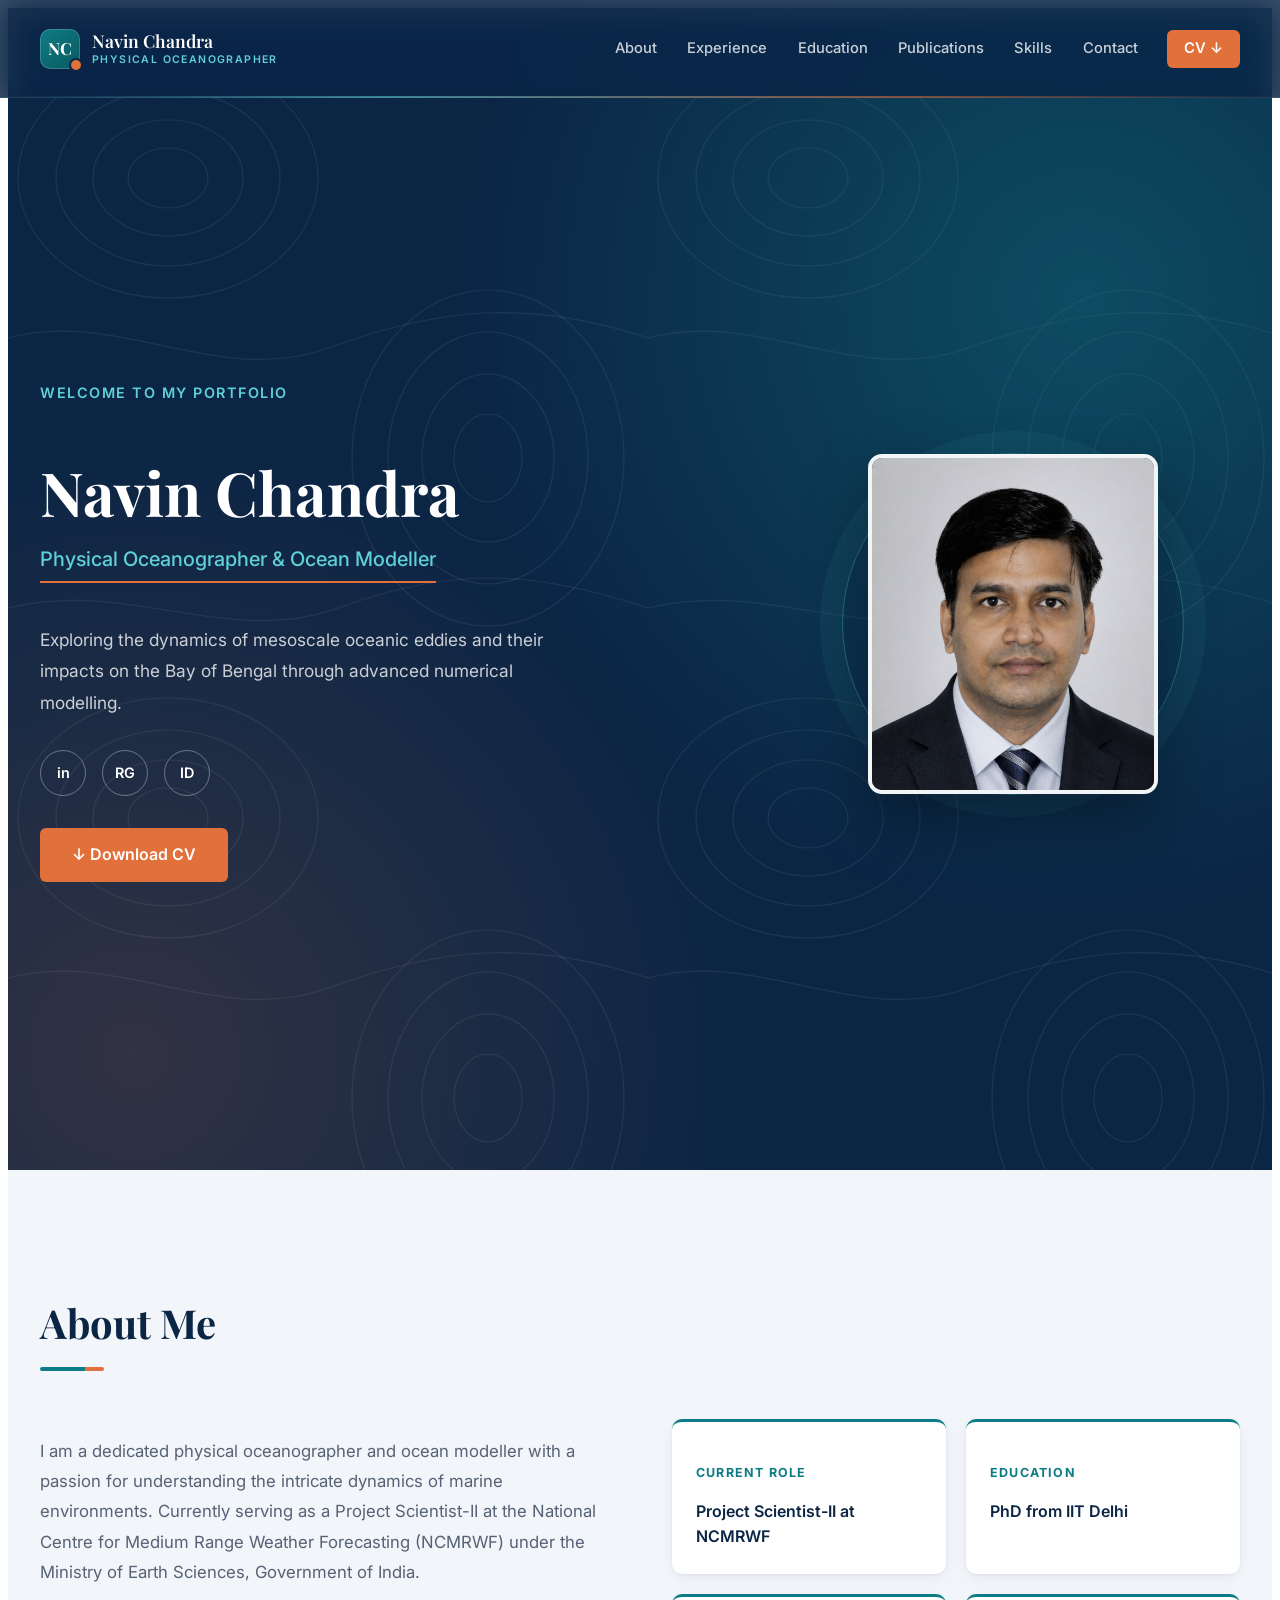
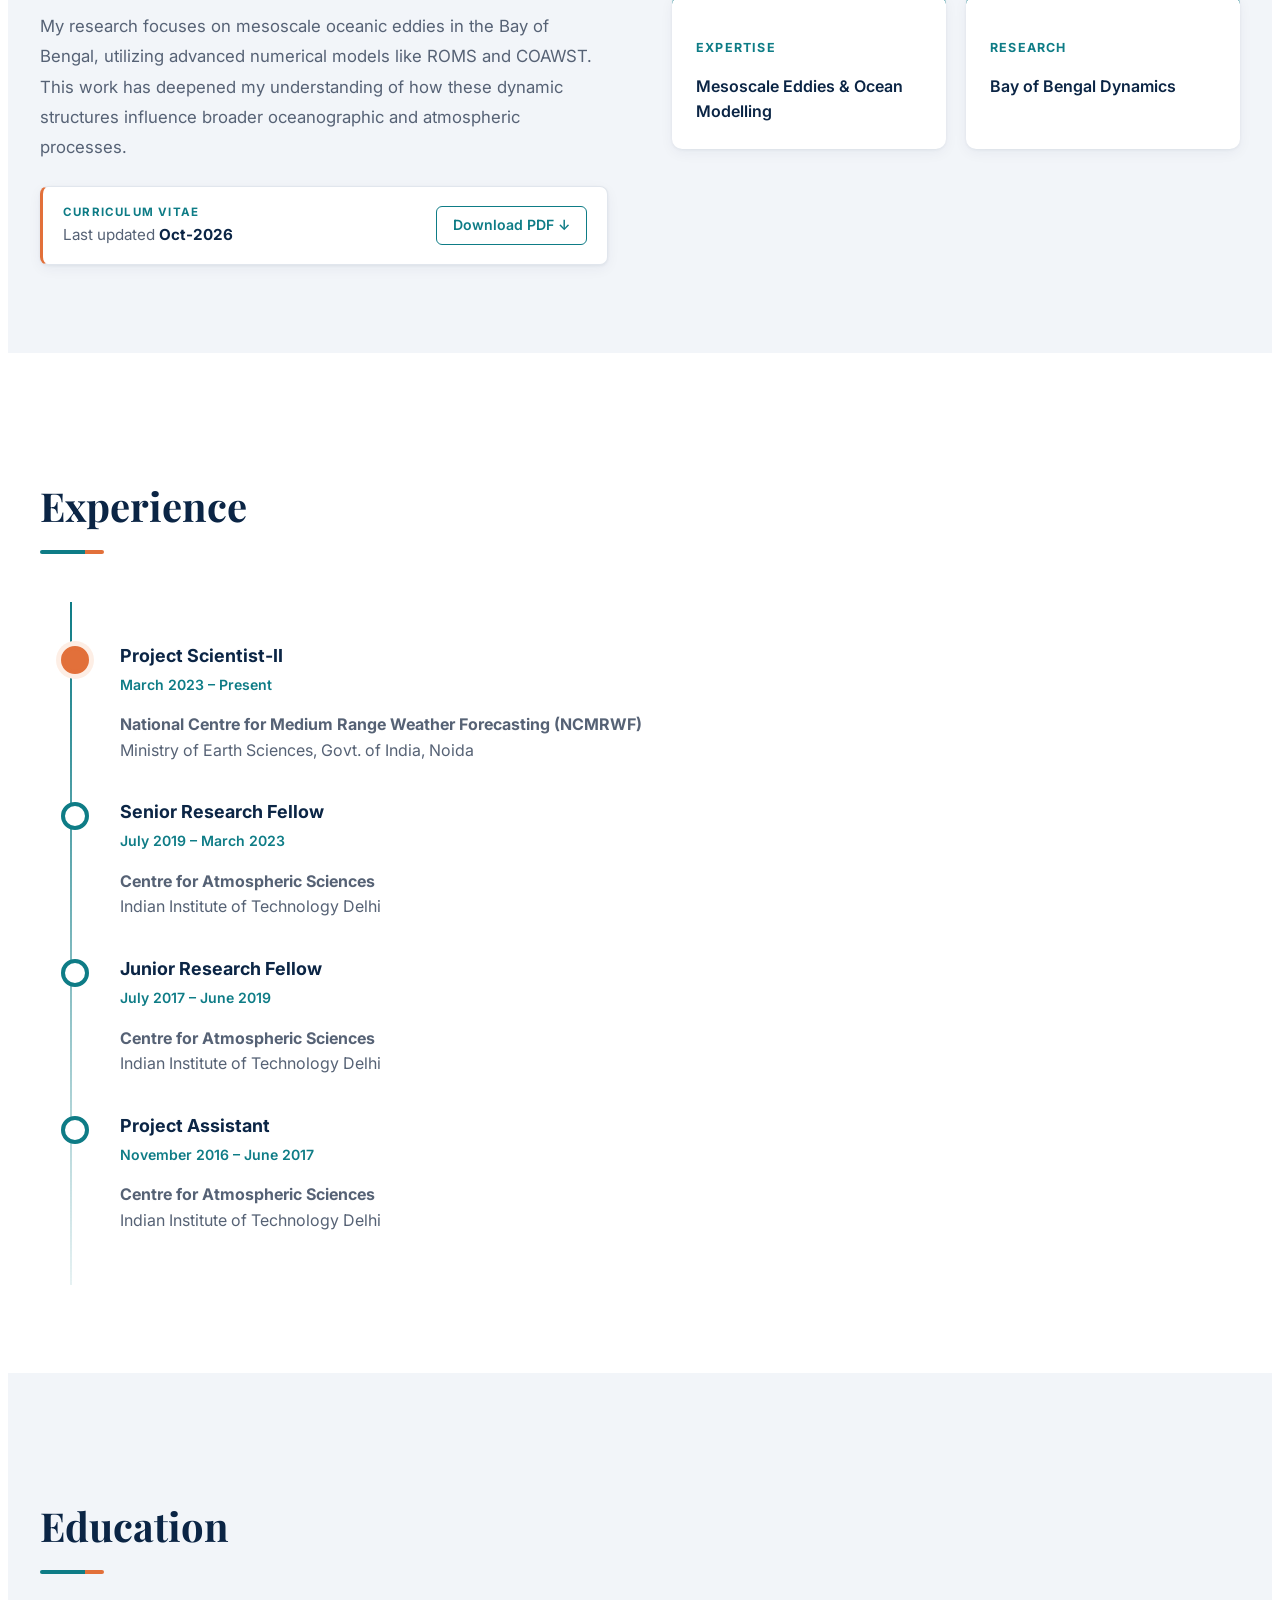
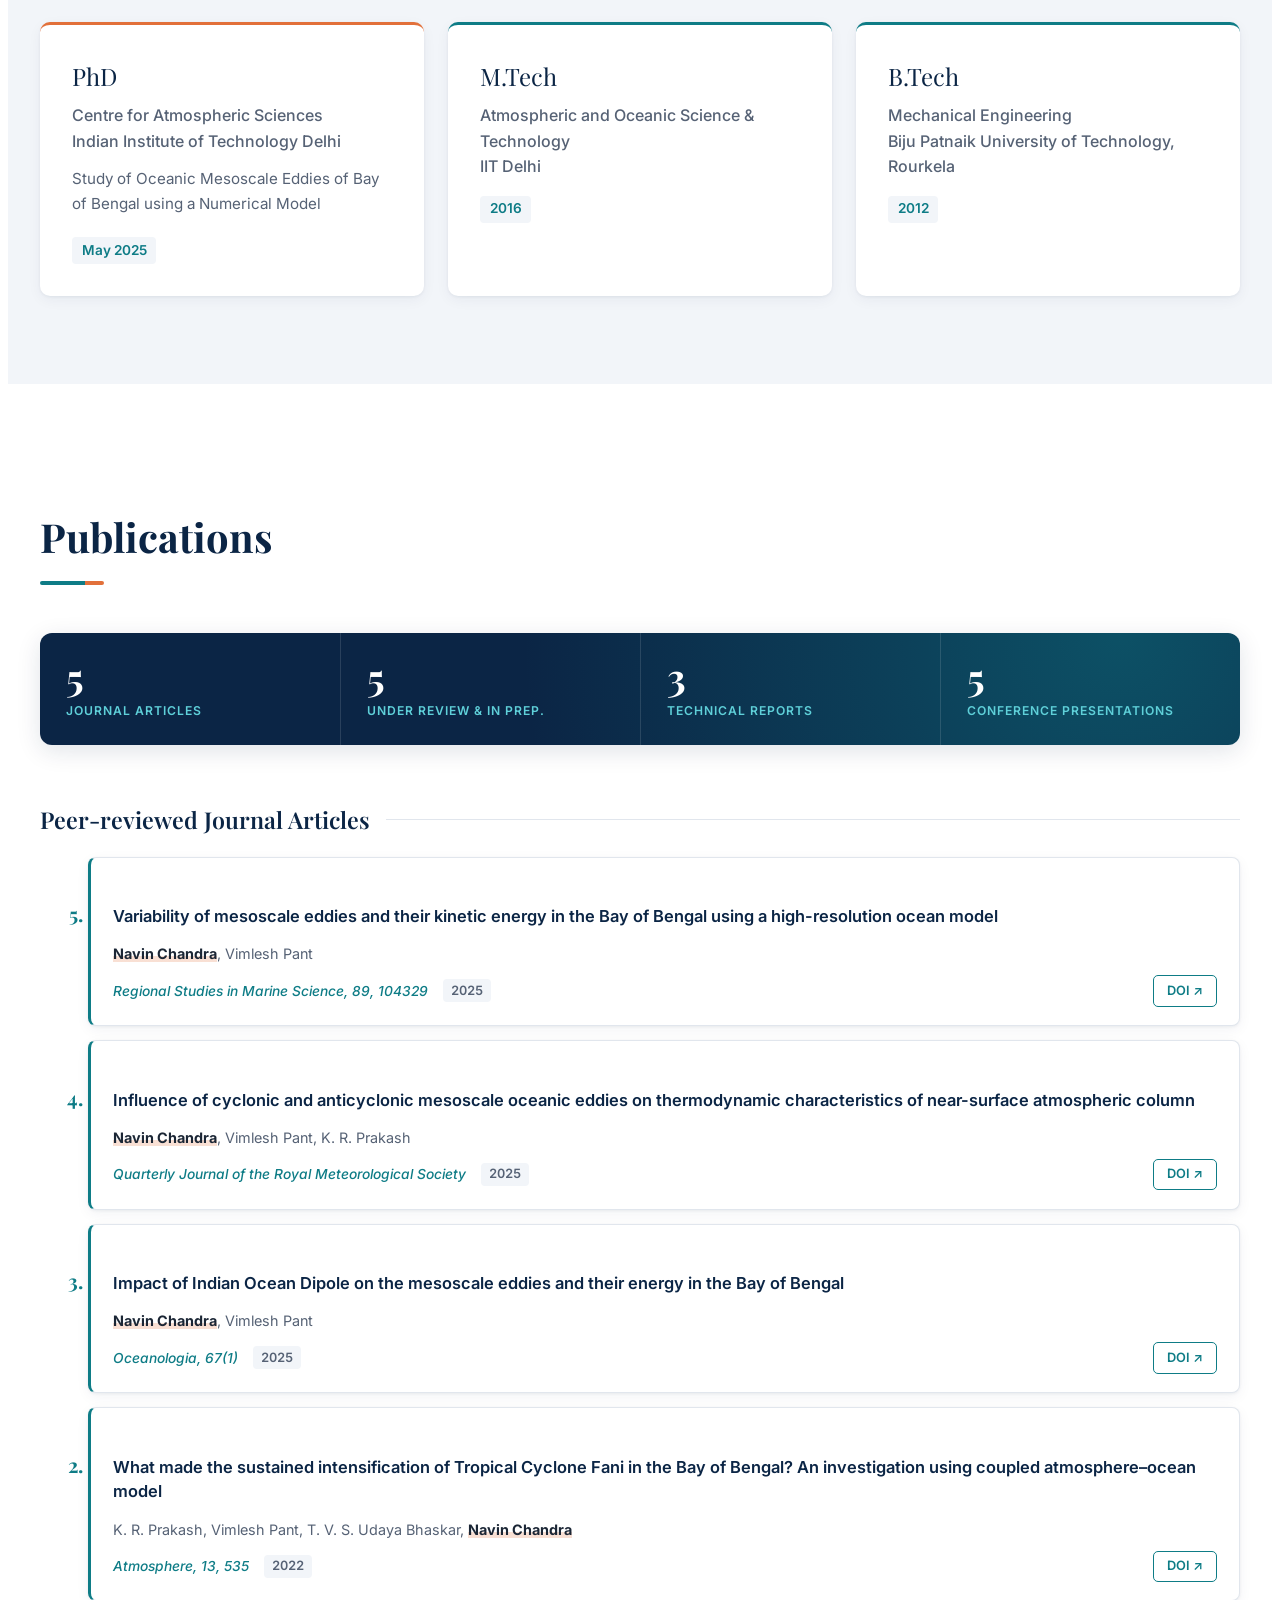
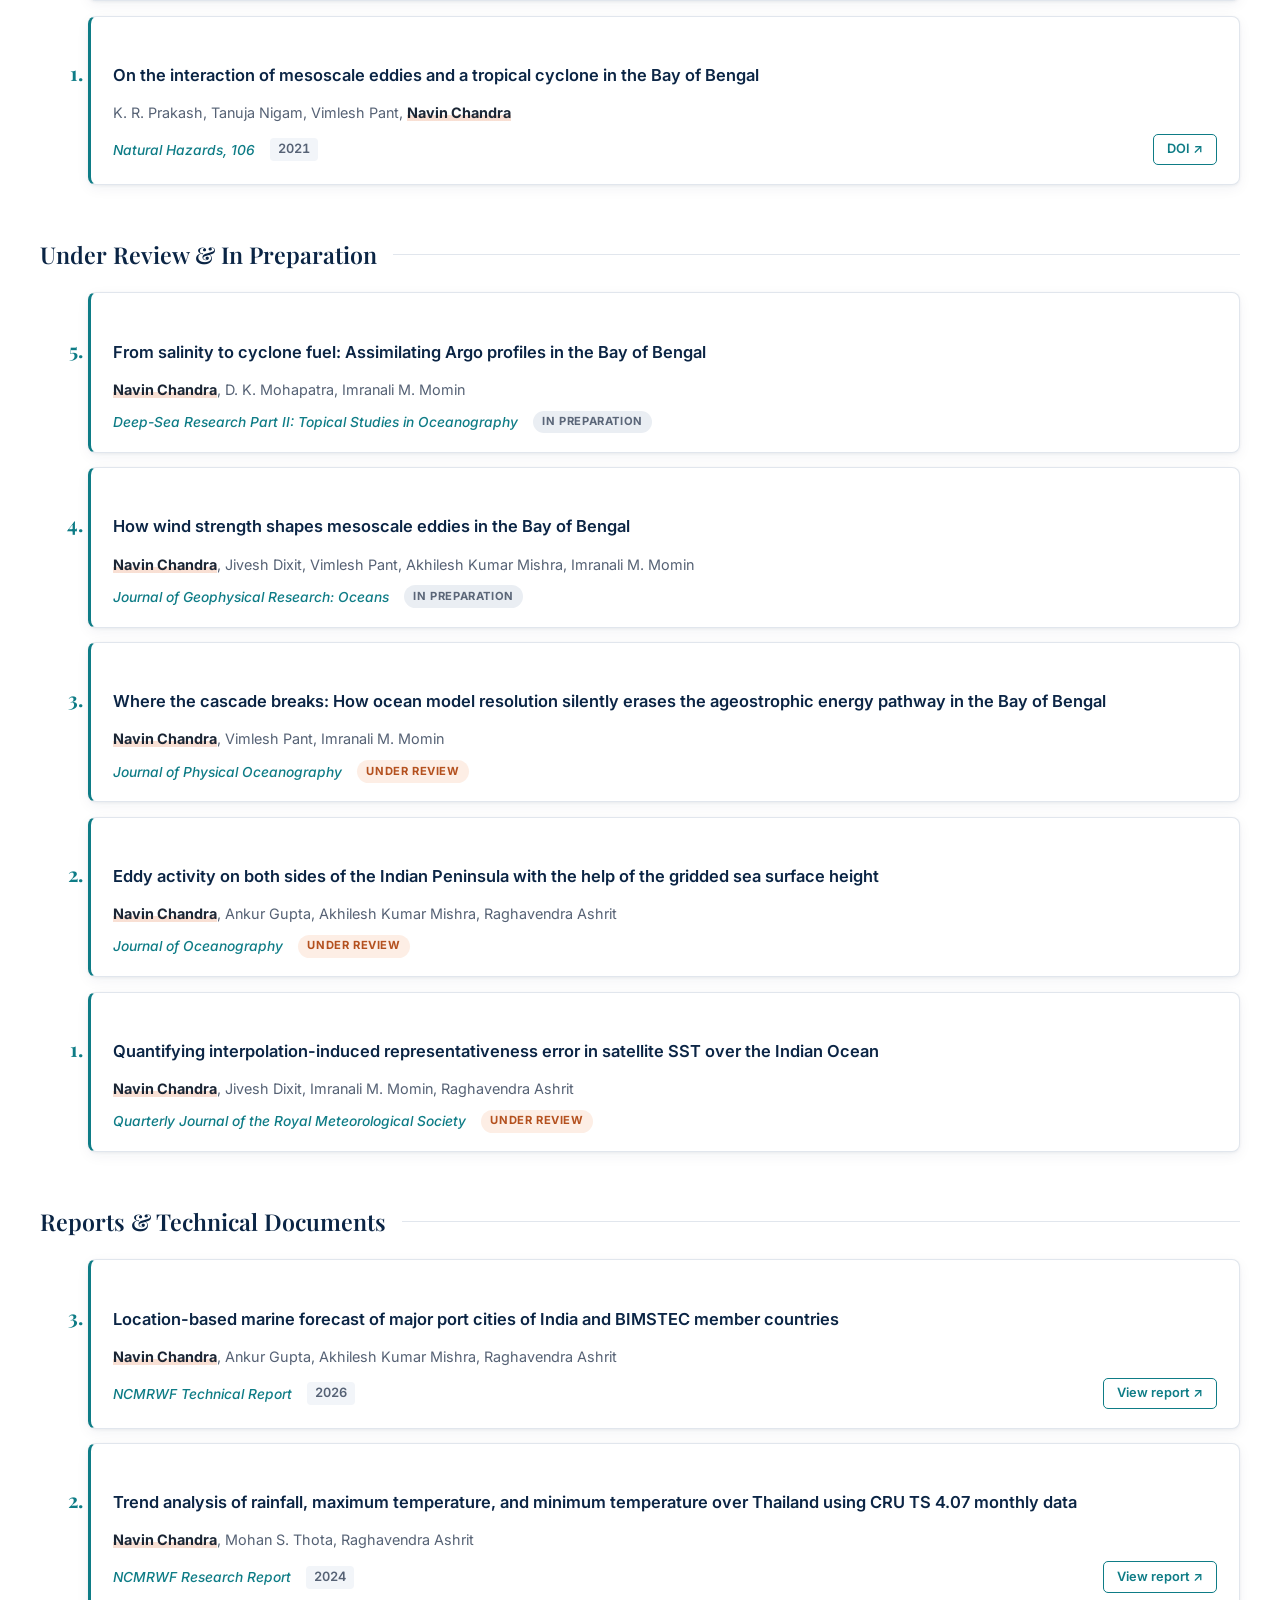
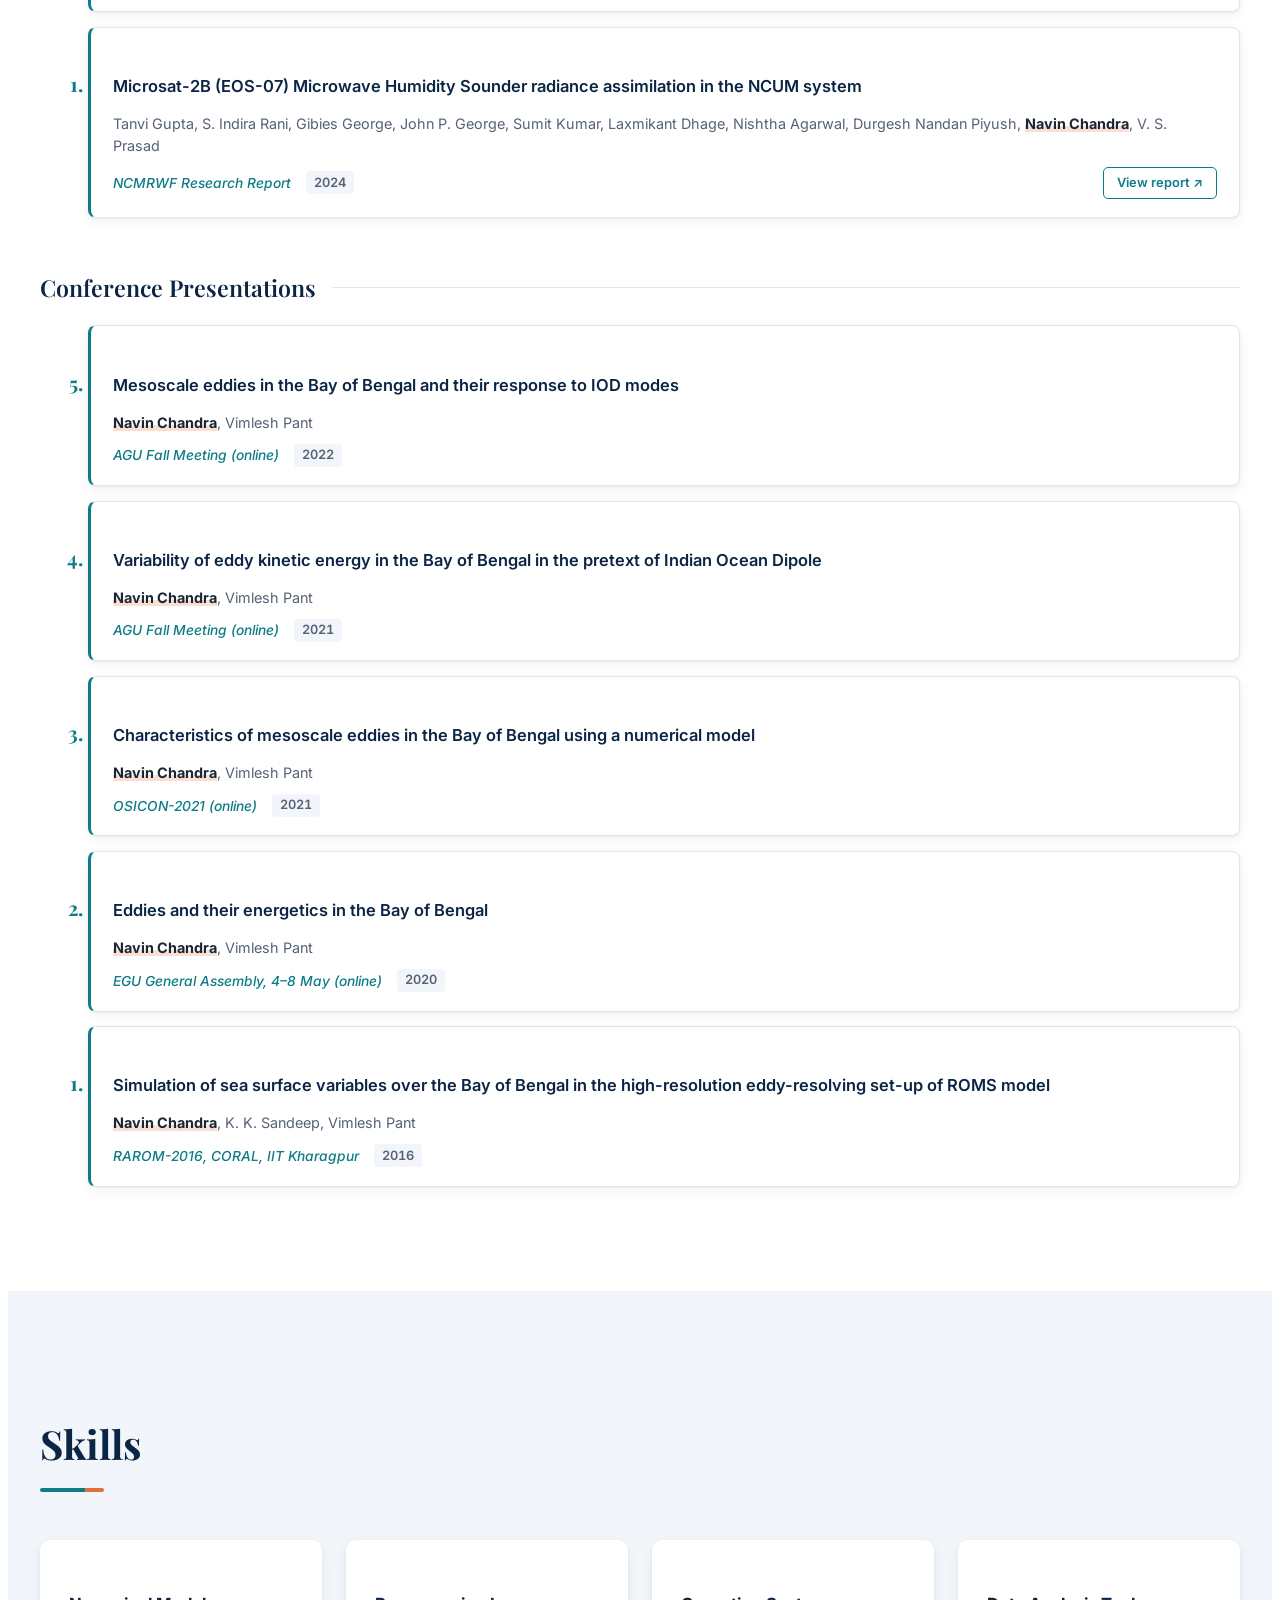
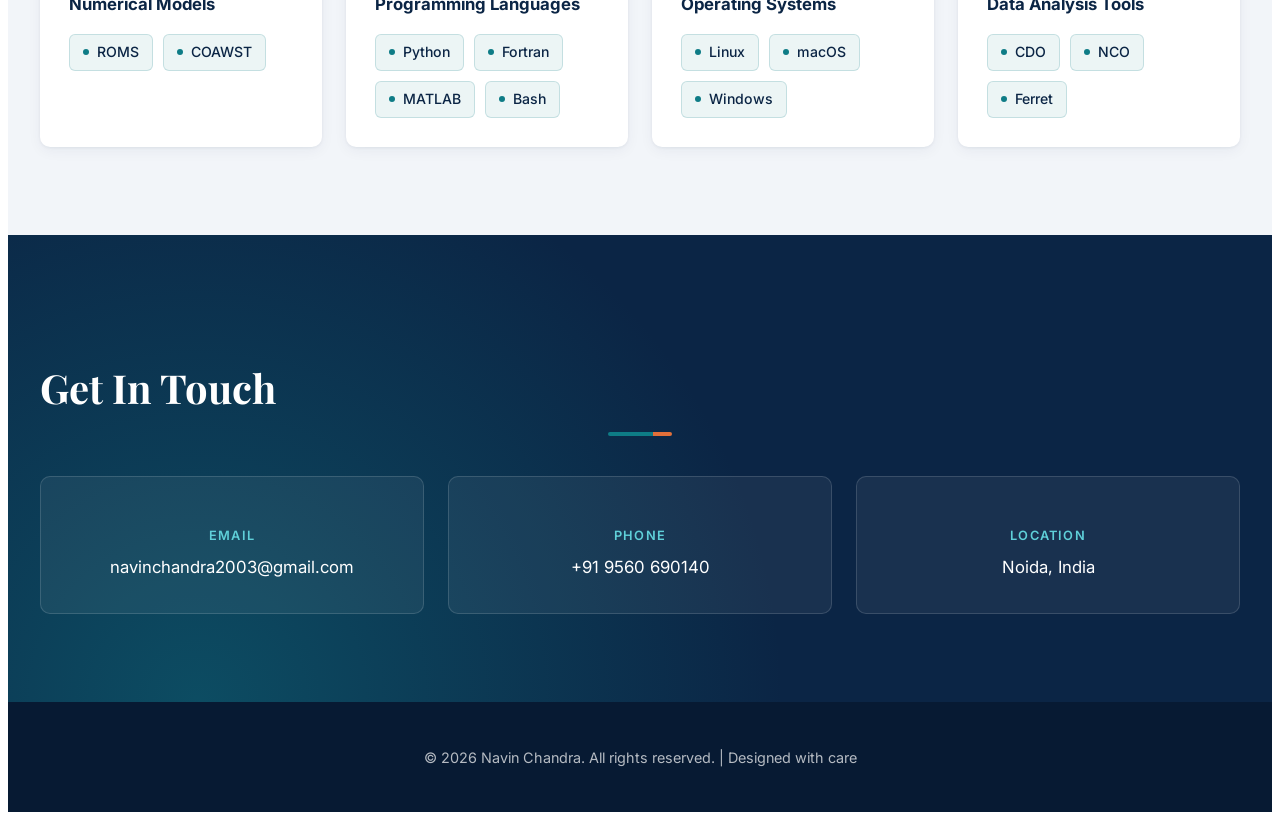
==== commit e7fabcb7: "added last modified in CV download" ====
--- a/index.html
+++ b/index.html
@@ -6,20 +6,29 @@
     <title>Navin Chandra - Physical Oceanographer</title>
     <link href="https://fonts.googleapis.com/css2?family=Playfair+Display:wght@600;700&family=Inter:wght@400;500;600;700&display=swap" rel="stylesheet">
     <link rel="stylesheet" href="style.css">
+    <script src="script.js" defer></script>
 </head>
 <body>
     <!-- Navigation -->
     <nav>
         <div class="container">
-            <div class="logo">NC</div>
-            <ul>
-                <li><a href="#home">Home</a></li>
+            <a href="#home" class="logo" aria-label="Navin Chandra, back to top">
+                <span class="logo-mark">NC</span>
+                <span class="logo-text">Navin Chandra<small>Physical Oceanographer</small></span>
+            </a>
+
+            <!-- Mobile menu toggle (works without JavaScript) -->
+            <input type="checkbox" id="nav-toggle" class="nav-toggle" aria-label="Open menu">
+            <label for="nav-toggle" class="nav-burger" aria-hidden="true"><span></span></label>
+
+            <ul class="nav-links">
                 <li><a href="#about">About</a></li>
                 <li><a href="#experience">Experience</a></li>
                 <li><a href="#education">Education</a></li>
                 <li><a href="#publication">Publications</a></li>
                 <li><a href="#skills">Skills</a></li>
                 <li><a href="#contact">Contact</a></li>
+                <li class="nav-cv"><a href="Navin_Chandra_CV.pdf" target="_blank" rel="noopener">CV ↓</a></li>
             </ul>
         </div>
     </nav>
@@ -56,6 +65,17 @@
                     <p>I am a dedicated physical oceanographer and ocean modeller with a passion for understanding the intricate dynamics of marine environments. Currently serving as a Project Scientist-II at the National Centre for Medium Range Weather Forecasting (NCMRWF) under the Ministry of Earth Sciences, Government of India.</p>
                     
                     <p>My research focuses on mesoscale oceanic eddies in the Bay of Bengal, utilizing advanced numerical models like ROMS and COAWST. This work has deepened my understanding of how these dynamic structures influence broader oceanographic and atmospheric processes.</p>
+
+                    <!-- The date below fills itself in: script.js asks GitHub when
+                         Navin_Chandra_CV.pdf was last committed. The text here is only
+                         a fallback, shown if GitHub can't be reached. -->
+                    <div class="cv-update">
+                        <div class="cv-update-info">
+                            <span class="cv-update-label">Curriculum Vitae</span>
+                            <span class="cv-update-date">Last updated <time id="cv-date" datetime="2026-10" data-repo="chandra04/chandra04.github.io" data-file="Navin_Chandra_CV.pdf">Oct-2026</time></span>
+                        </div>
+                        <a class="cv-update-link" href="Navin_Chandra_CV.pdf" target="_blank" rel="noopener">Download PDF ↓</a>
+                    </div>
                 </div>
                 
                 <div class="about-highlights">
--- a/style.css
+++ b/style.css
@@ -46,11 +46,32 @@
     top: 0;
     left: 0;
     width: 100%;
-    background: rgba(255, 255, 255, 0.96);
-    backdrop-filter: blur(10px);
     z-index: 100;
-    border-bottom: 1px solid var(--border-light);
-    padding: 1rem 0;
+    padding: 0.85rem 0;
+    background: rgba(11, 37, 69, 0.82);
+    -webkit-backdrop-filter: blur(14px) saturate(140%);
+    backdrop-filter: blur(14px) saturate(140%);
+    border-bottom: 1px solid rgba(255, 255, 255, 0.08);
+    transition: padding 0.3s ease, background 0.3s ease, box-shadow 0.3s ease;
+}
+
+/* thin teal-to-coral line along the bottom edge */
+nav::after {
+    content: '';
+    position: absolute;
+    left: 0;
+    right: 0;
+    bottom: -1px;
+    height: 2px;
+    background: linear-gradient(90deg, transparent, var(--accent-light) 30%, var(--warm) 70%, transparent);
+    opacity: 0.55;
+}
+
+/* added by script.js once the page is scrolled */
+nav.scrolled {
+    padding: 0.55rem 0;
+    background: rgba(11, 37, 69, 0.96);
+    box-shadow: 0 8px 28px rgba(0, 0, 0, 0.18);
 }
 
 nav .container {
@@ -60,60 +81,241 @@
     display: flex;
     justify-content: space-between;
     align-items: center;
-}
-
-nav .logo {
+    gap: 2rem;
+}
+
+/* --- Brand --- */
+.logo {
+    display: flex;
+    align-items: center;
+    gap: 0.75rem;
+    text-decoration: none;
+}
+
+.logo-mark {
+    position: relative;
+    display: grid;
+    place-items: center;
+    width: 40px;
+    height: 40px;
+    border-radius: 10px;
+    background: linear-gradient(135deg, var(--accent), #0a5960);
+    box-shadow: inset 0 0 0 1px rgba(255, 255, 255, 0.18);
+    color: #fff;
     font-family: 'Playfair Display', serif;
-    font-size: 1.4rem;
+    font-size: 1.05rem;
     font-weight: 700;
-    color: var(--primary);
-}
-
-nav .logo::after {
-    content: '.';
-    color: var(--warm);
-}
-
-nav ul {
-    list-style: none;
-    display: flex;
-    gap: 2rem;
-}
-
-nav a {
-    text-decoration: none;
-    color: var(--text-light);
-    font-size: 0.95rem;
-    font-weight: 500;
-    transition: color 0.25s ease;
-    position: relative;
-}
-
-nav a:hover {
-    color: var(--primary);
-}
-
-nav a::after {
+    letter-spacing: 0.5px;
+    transition: transform 0.3s ease;
+}
+
+.logo-mark::after {
     content: '';
     position: absolute;
-    width: 0;
-    height: 2px;
-    bottom: -5px;
-    left: 0;
-    background: var(--accent);
-    transition: width 0.25s ease;
-}
-
-nav a:hover::after {
-    width: 100%;
+    right: -3px;
+    bottom: -3px;
+    width: 10px;
+    height: 10px;
+    border-radius: 50%;
+    background: var(--warm);
+    border: 2px solid var(--primary);
+}
+
+.logo:hover .logo-mark {
+    transform: rotate(-6deg);
+}
+
+.logo-text {
+    display: flex;
+    flex-direction: column;
+    line-height: 1.15;
+    color: #fff;
+    font-family: 'Playfair Display', serif;
+    font-size: 1.1rem;
+    font-weight: 600;
+}
+
+.logo-text small {
+    margin-top: 0.2rem;
+    font-family: 'Inter', sans-serif;
+    font-size: 0.66rem;
+    font-weight: 600;
+    letter-spacing: 1.4px;
+    text-transform: uppercase;
+    color: var(--accent-light);
+}
+
+/* --- Links --- */
+.nav-links {
+    list-style: none;
+    display: flex;
+    align-items: center;
+    gap: 0.2rem;
+}
+
+.nav-links a {
+    display: block;
+    padding: 0.45rem 0.85rem;
+    border-radius: 6px;
+    color: rgba(255, 255, 255, 0.78);
+    font-size: 0.92rem;
+    font-weight: 500;
+    text-decoration: none;
+    transition: color 0.2s ease, background 0.2s ease;
+}
+
+.nav-links a:hover {
+    color: #fff;
+    background: rgba(255, 255, 255, 0.08);
+}
+
+/* current section (set by script.js) */
+.nav-links a.active {
+    color: #fff;
+    background: rgba(95, 208, 217, 0.16);
+    box-shadow: inset 0 -2px 0 var(--accent-light);
+}
+
+.nav-cv {
+    margin-left: 0.8rem;
+}
+
+.nav-links .nav-cv a {
+    background: var(--warm);
+    color: #fff;
+    font-weight: 600;
+    padding: 0.45rem 1.05rem;
+    box-shadow: none;
+}
+
+.nav-links .nav-cv a:hover {
+    background: #cf5f2b;
+}
+
+/* --- Mobile menu toggle (pure CSS checkbox; hidden on desktop) --- */
+.nav-toggle {
+    position: absolute;
+    opacity: 0;
+    pointer-events: none;
+}
+
+.nav-burger {
+    display: none;
+}
+
+@media (max-width: 960px) {
+    nav .container {
+        padding: 0 1.25rem;
+    }
+
+    .nav-burger {
+        display: flex;
+        align-items: center;
+        justify-content: center;
+        width: 42px;
+        height: 42px;
+        border-radius: 8px;
+        border: 1px solid rgba(255, 255, 255, 0.2);
+        cursor: pointer;
+        transition: background 0.2s ease;
+    }
+
+    .nav-burger:hover {
+        background: rgba(255, 255, 255, 0.08);
+    }
+
+    .nav-burger span,
+    .nav-burger span::before,
+    .nav-burger span::after {
+        display: block;
+        width: 20px;
+        height: 2px;
+        border-radius: 2px;
+        background: #fff;
+        transition: transform 0.25s ease, background 0.25s ease;
+    }
+
+    .nav-burger span {
+        position: relative;
+    }
+
+    .nav-burger span::before,
+    .nav-burger span::after {
+        content: '';
+        position: absolute;
+        left: 0;
+    }
+
+    .nav-burger span::before { top: -6px; }
+    .nav-burger span::after  { top: 6px; }
+
+    .nav-toggle:checked + .nav-burger span {
+        background: transparent;
+    }
+
+    .nav-toggle:checked + .nav-burger span::before {
+        transform: translateY(6px) rotate(45deg);
+    }
+
+    .nav-toggle:checked + .nav-burger span::after {
+        transform: translateY(-6px) rotate(-45deg);
+    }
+
+    .nav-toggle:focus-visible + .nav-burger {
+        outline: 2px solid var(--accent-light);
+        outline-offset: 2px;
+    }
+
+    .nav-links {
+        position: absolute;
+        top: 100%;
+        left: 0;
+        right: 0;
+        flex-direction: column;
+        align-items: stretch;
+        gap: 0.2rem;
+        padding: 0.75rem 1.25rem 1.25rem;
+        background: var(--primary);
+        border-bottom: 1px solid rgba(255, 255, 255, 0.08);
+        box-shadow: 0 18px 30px rgba(0, 0, 0, 0.25);
+        opacity: 0;
+        visibility: hidden;
+        transform: translateY(-8px);
+        transition: opacity 0.25s ease, transform 0.25s ease, visibility 0.25s;
+    }
+
+    .nav-toggle:checked ~ .nav-links {
+        opacity: 1;
+        visibility: visible;
+        transform: none;
+    }
+
+    .nav-links a {
+        padding: 0.75rem 1rem;
+        font-size: 1rem;
+    }
+
+    .nav-cv {
+        margin: 0.6rem 0 0;
+    }
+
+    .nav-links .nav-cv a {
+        text-align: center;
+        padding: 0.75rem 1rem;
+    }
+}
+
+@media (max-width: 400px) {
+    .logo-text small {
+        display: none;
+    }
 }
 
 /* ===== HERO SECTION ===== */
 .hero {
     --accent: var(--accent-light);   /* lighter teal reads better on navy */
-    margin-top: 64px;
-    padding: 6rem 2rem;
-    min-height: calc(100vh - 64px);
+    padding: calc(6rem + 70px) 2rem 6rem;   /* hero runs under the translucent nav */
+    min-height: 100vh;
     display: flex;
     align-items: center;
     color: #fff;
@@ -265,6 +467,7 @@
 
 /* ===== SECTIONS ===== */
 section {
+    scroll-margin-top: 60px;   /* keeps headings clear of the fixed nav */
     padding: 5.5rem 2rem;
 }
 
@@ -346,6 +549,63 @@
     font-weight: 600;
     color: var(--primary);
     margin-bottom: 0;
+}
+
+/* --- CV last-updated card --- */
+.cv-update {
+    display: flex;
+    align-items: center;
+    justify-content: space-between;
+    flex-wrap: wrap;
+    gap: 0.8rem 1.5rem;
+    margin-top: 0.5rem;
+    padding: 1rem 1.25rem;
+    background: var(--bg-white);
+    border: 1px solid var(--border-light);
+    border-left: 3px solid var(--warm);
+    border-radius: 8px;
+    box-shadow: var(--shadow-sm);
+}
+
+.cv-update-info {
+    display: flex;
+    flex-direction: column;
+    gap: 0.1rem;
+}
+
+.cv-update-label {
+    font-size: 0.72rem;
+    font-weight: 700;
+    letter-spacing: 1.2px;
+    text-transform: uppercase;
+    color: var(--accent);
+}
+
+.cv-update-date {
+    font-size: 0.95rem;
+    color: var(--text-light);
+}
+
+.cv-update-date time {
+    color: var(--primary);
+    font-weight: 700;
+}
+
+.cv-update-link {
+    padding: 0.45rem 1rem;
+    border: 1px solid var(--accent);
+    border-radius: 6px;
+    color: var(--accent);
+    font-size: 0.88rem;
+    font-weight: 600;
+    text-decoration: none;
+    white-space: nowrap;
+    transition: all 0.2s ease;
+}
+
+.cv-update-link:hover {
+    background: var(--accent);
+    color: #fff;
 }
 
 /* ===== EXPERIENCE ===== */
@@ -801,29 +1061,8 @@
 
 /* ===== RESPONSIVE ===== */
 @media (max-width: 768px) {
-    nav .container {
-        padding: 0 1.25rem;
-        gap: 1rem;
-    }
-
-    /* links scroll sideways instead of running off-screen */
-    nav ul {
-        gap: 1rem;
-        font-size: 0.85rem;
-        overflow-x: auto;
-        white-space: nowrap;
-        scrollbar-width: none;
-        padding-bottom: 6px;
-        margin-bottom: -6px;
-    }
-
-    nav ul::-webkit-scrollbar {
-        display: none;
-    }
-
     .hero {
-        padding: 4rem 1.25rem;
-        margin-top: 60px;
+        padding: calc(3.5rem + 66px) 1.25rem 4rem;
         min-height: auto;
     }
 
@@ -875,15 +1114,6 @@
 }
 
 @media (max-width: 480px) {
-    nav .logo {
-        font-size: 1.1rem;
-    }
-
-    nav ul {
-        gap: 0.7rem;
-        font-size: 0.75rem;
-    }
-
     .hero-content h1 {
         font-size: 2rem;
     }
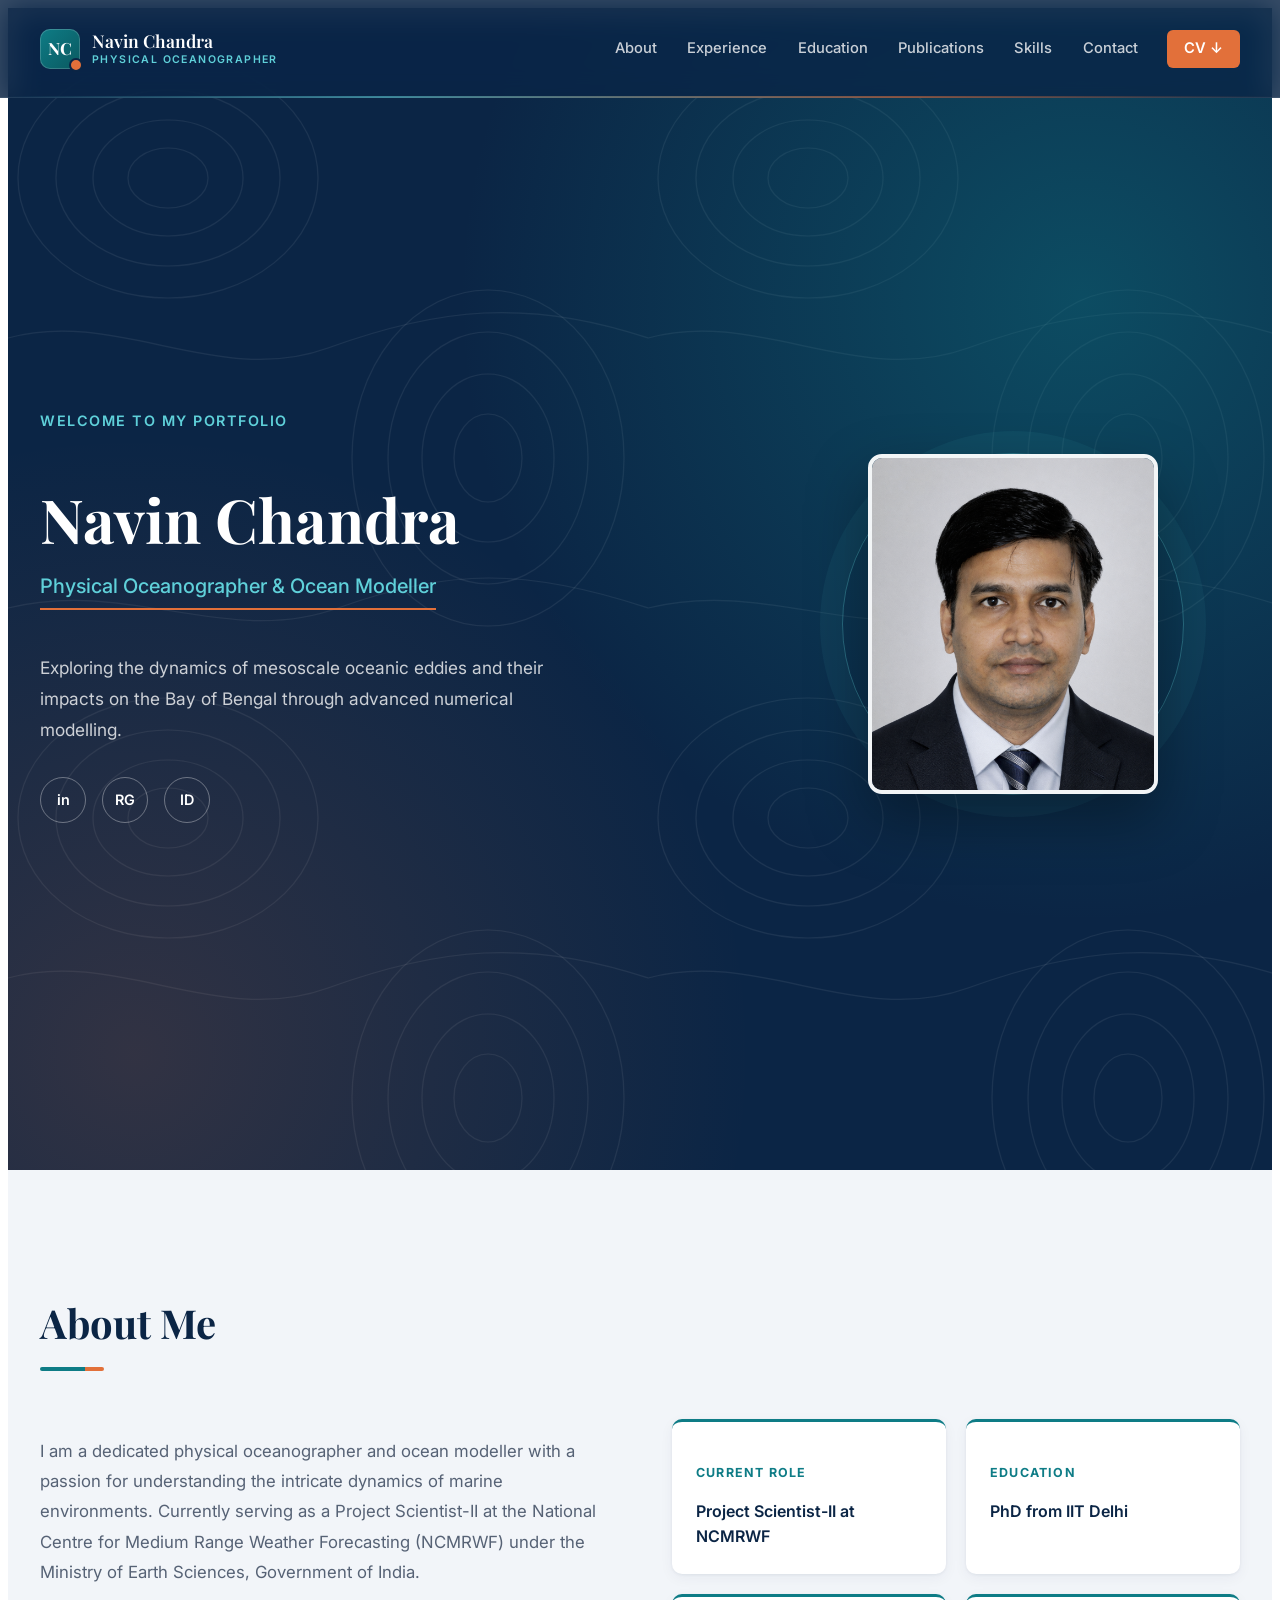
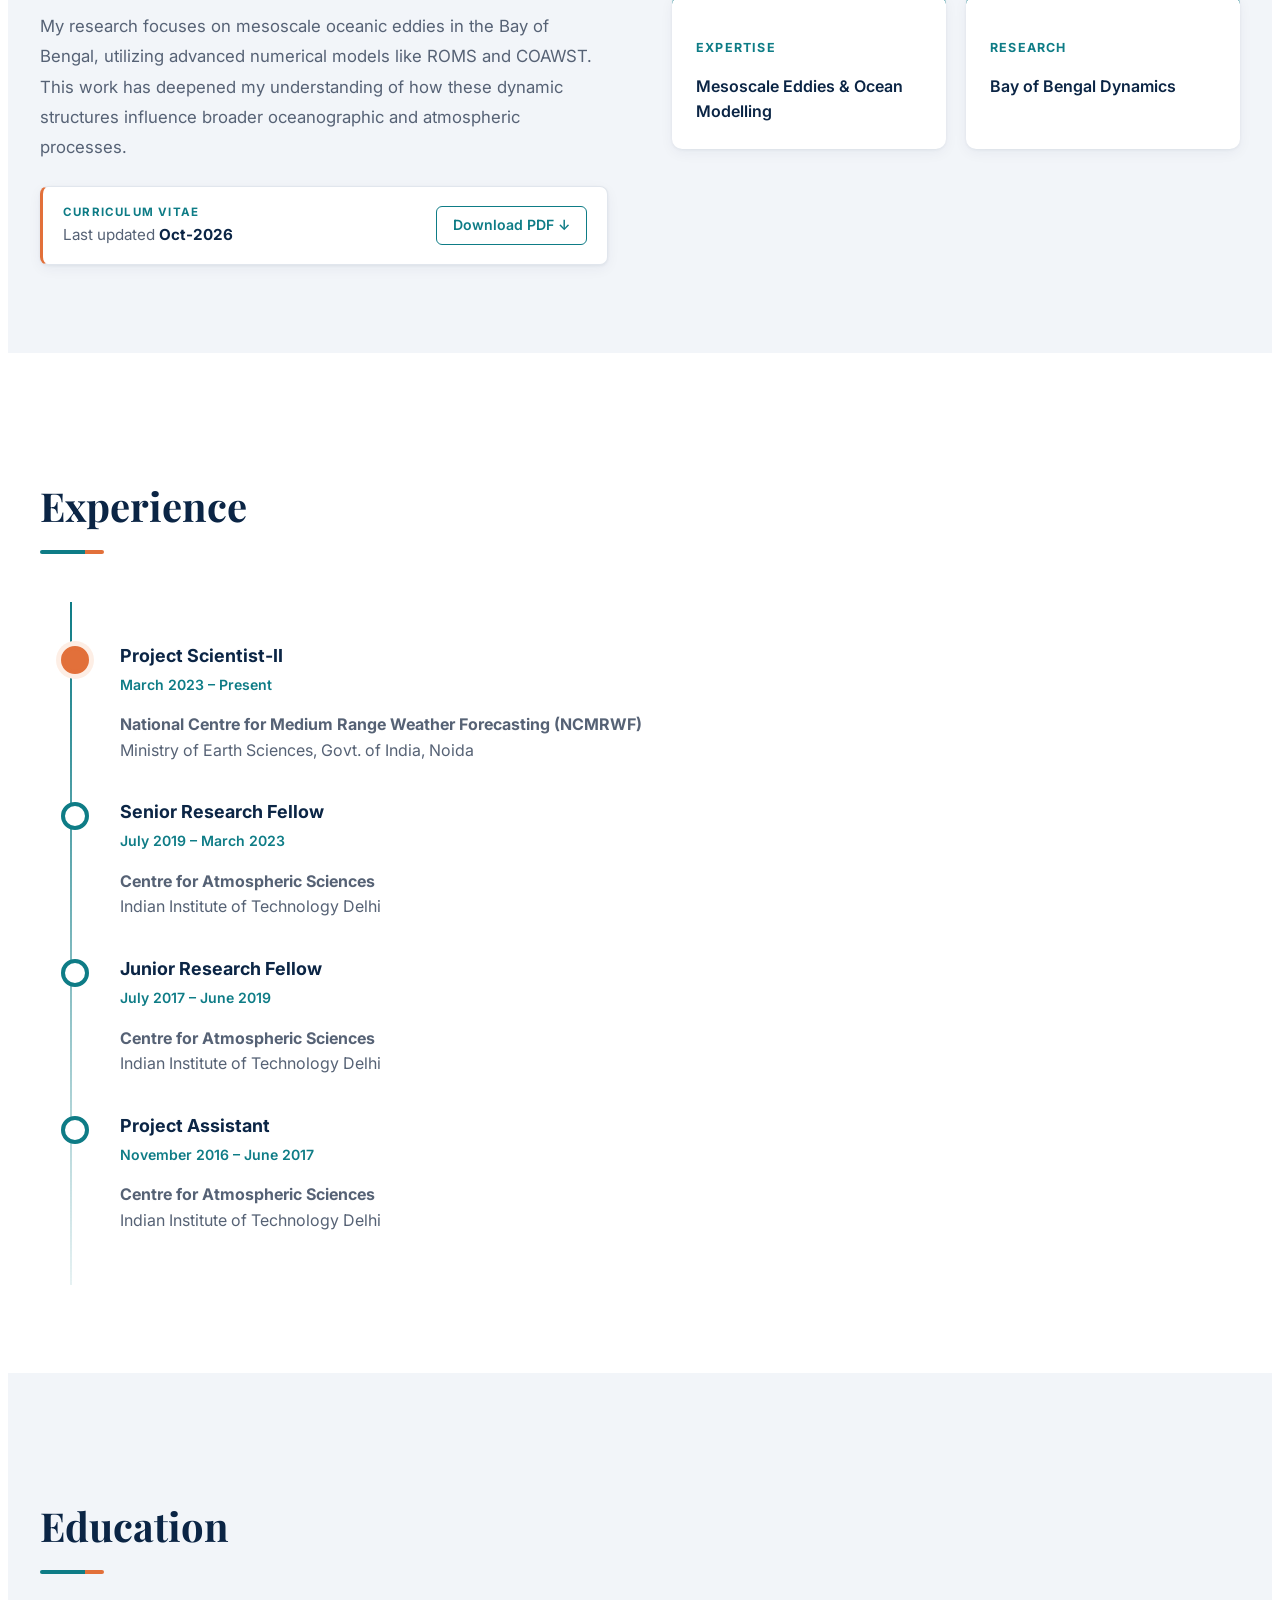
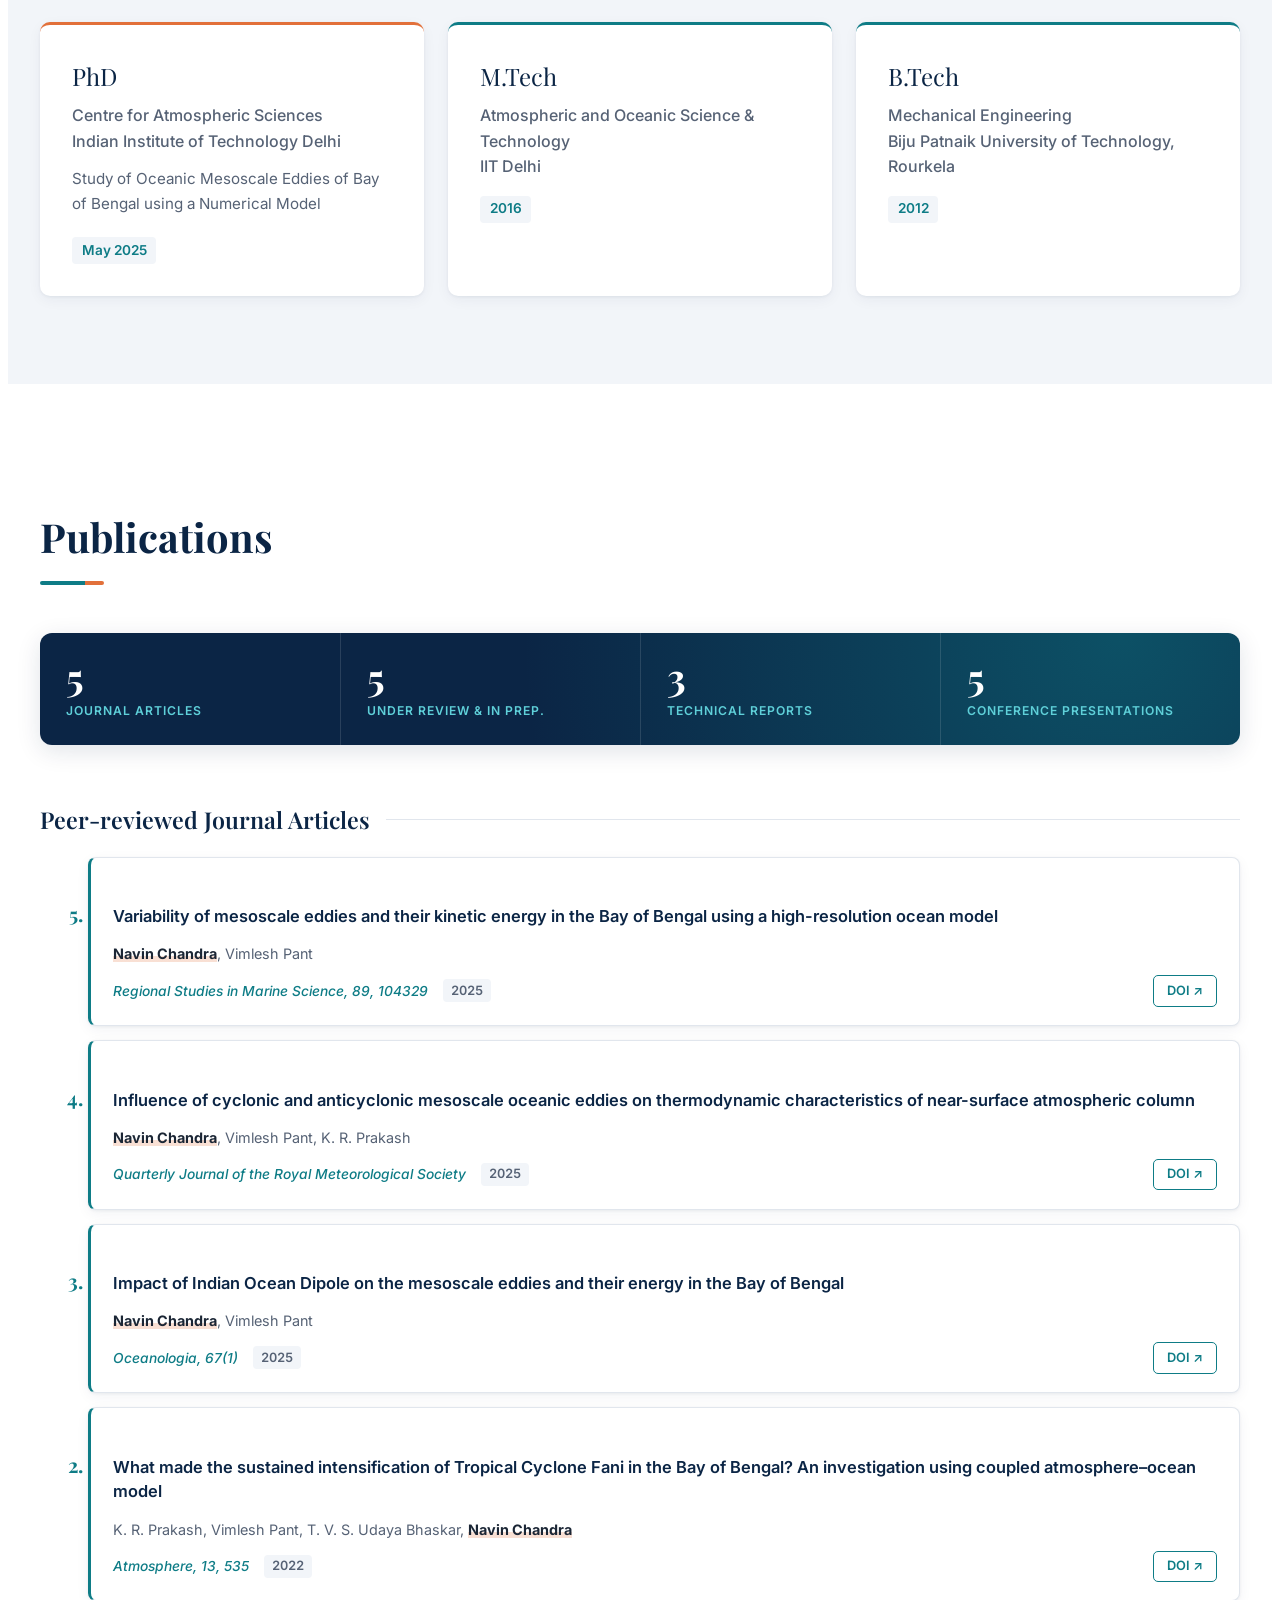
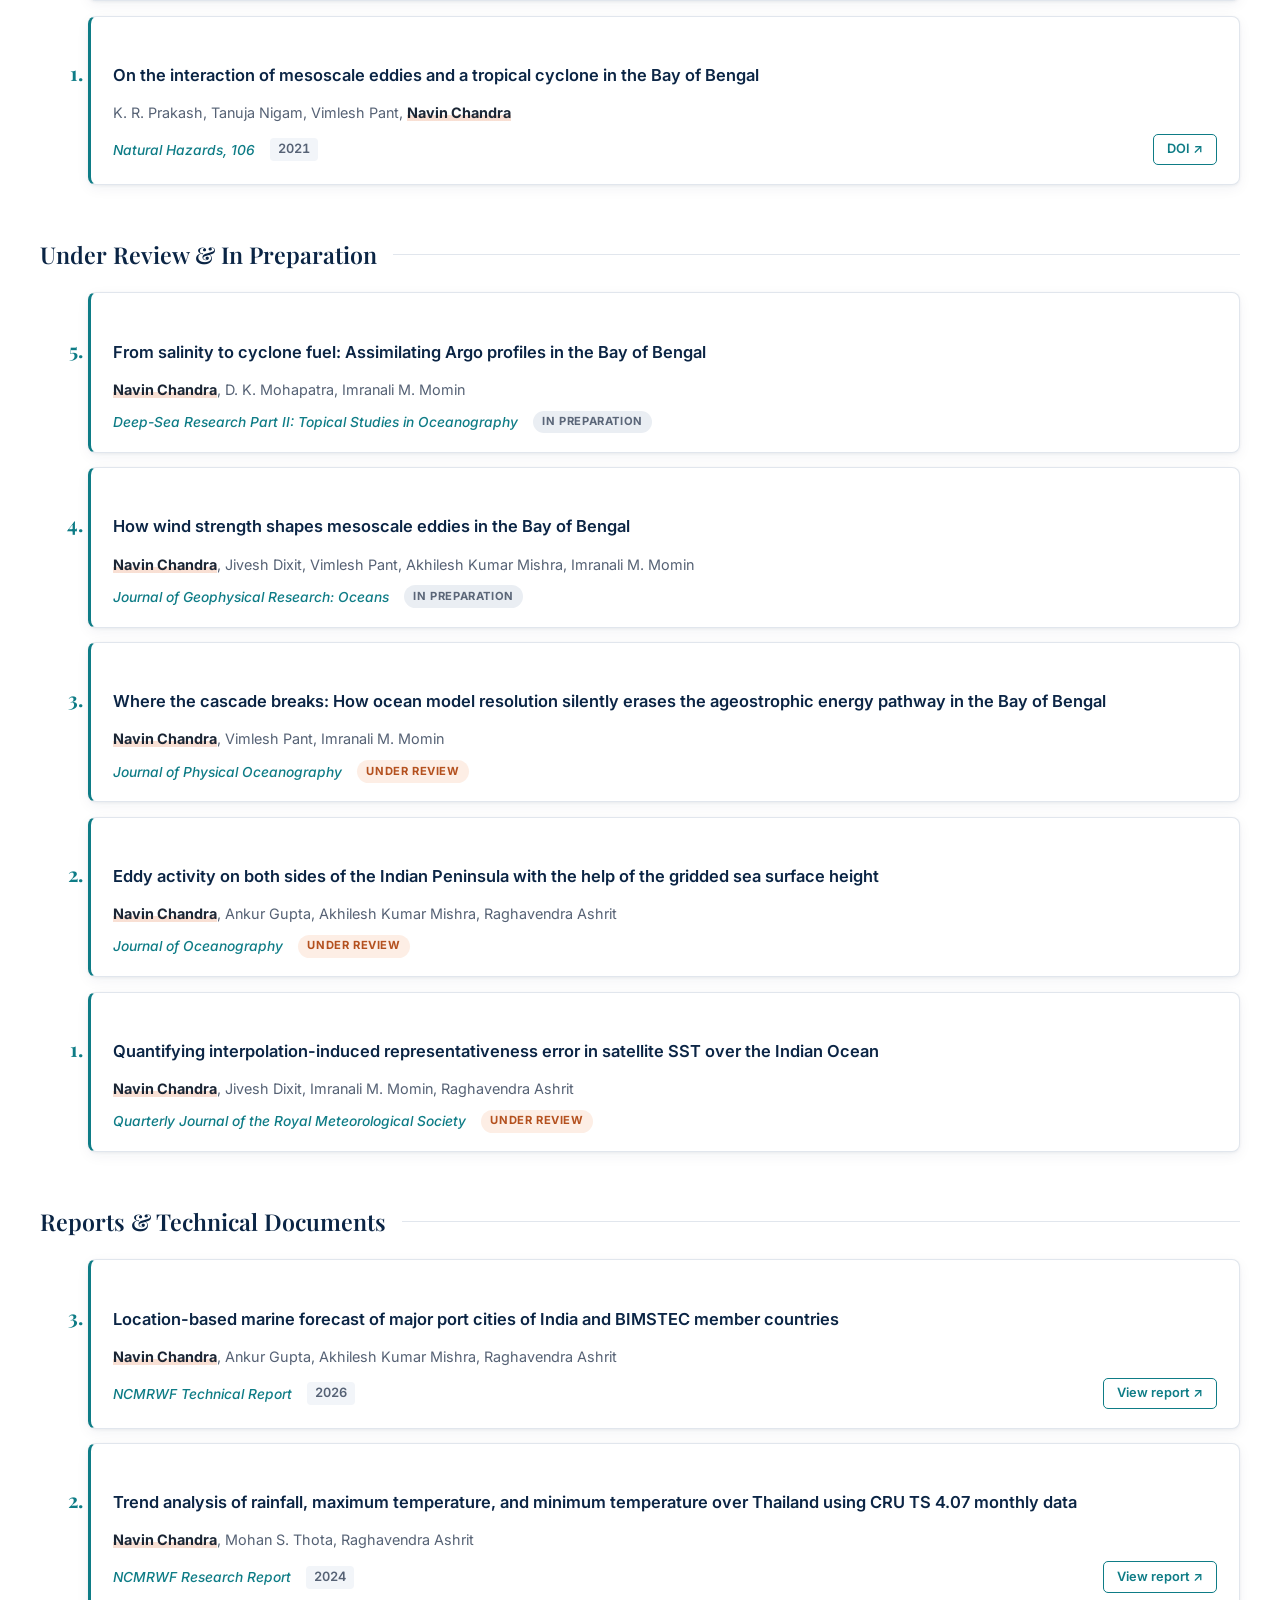
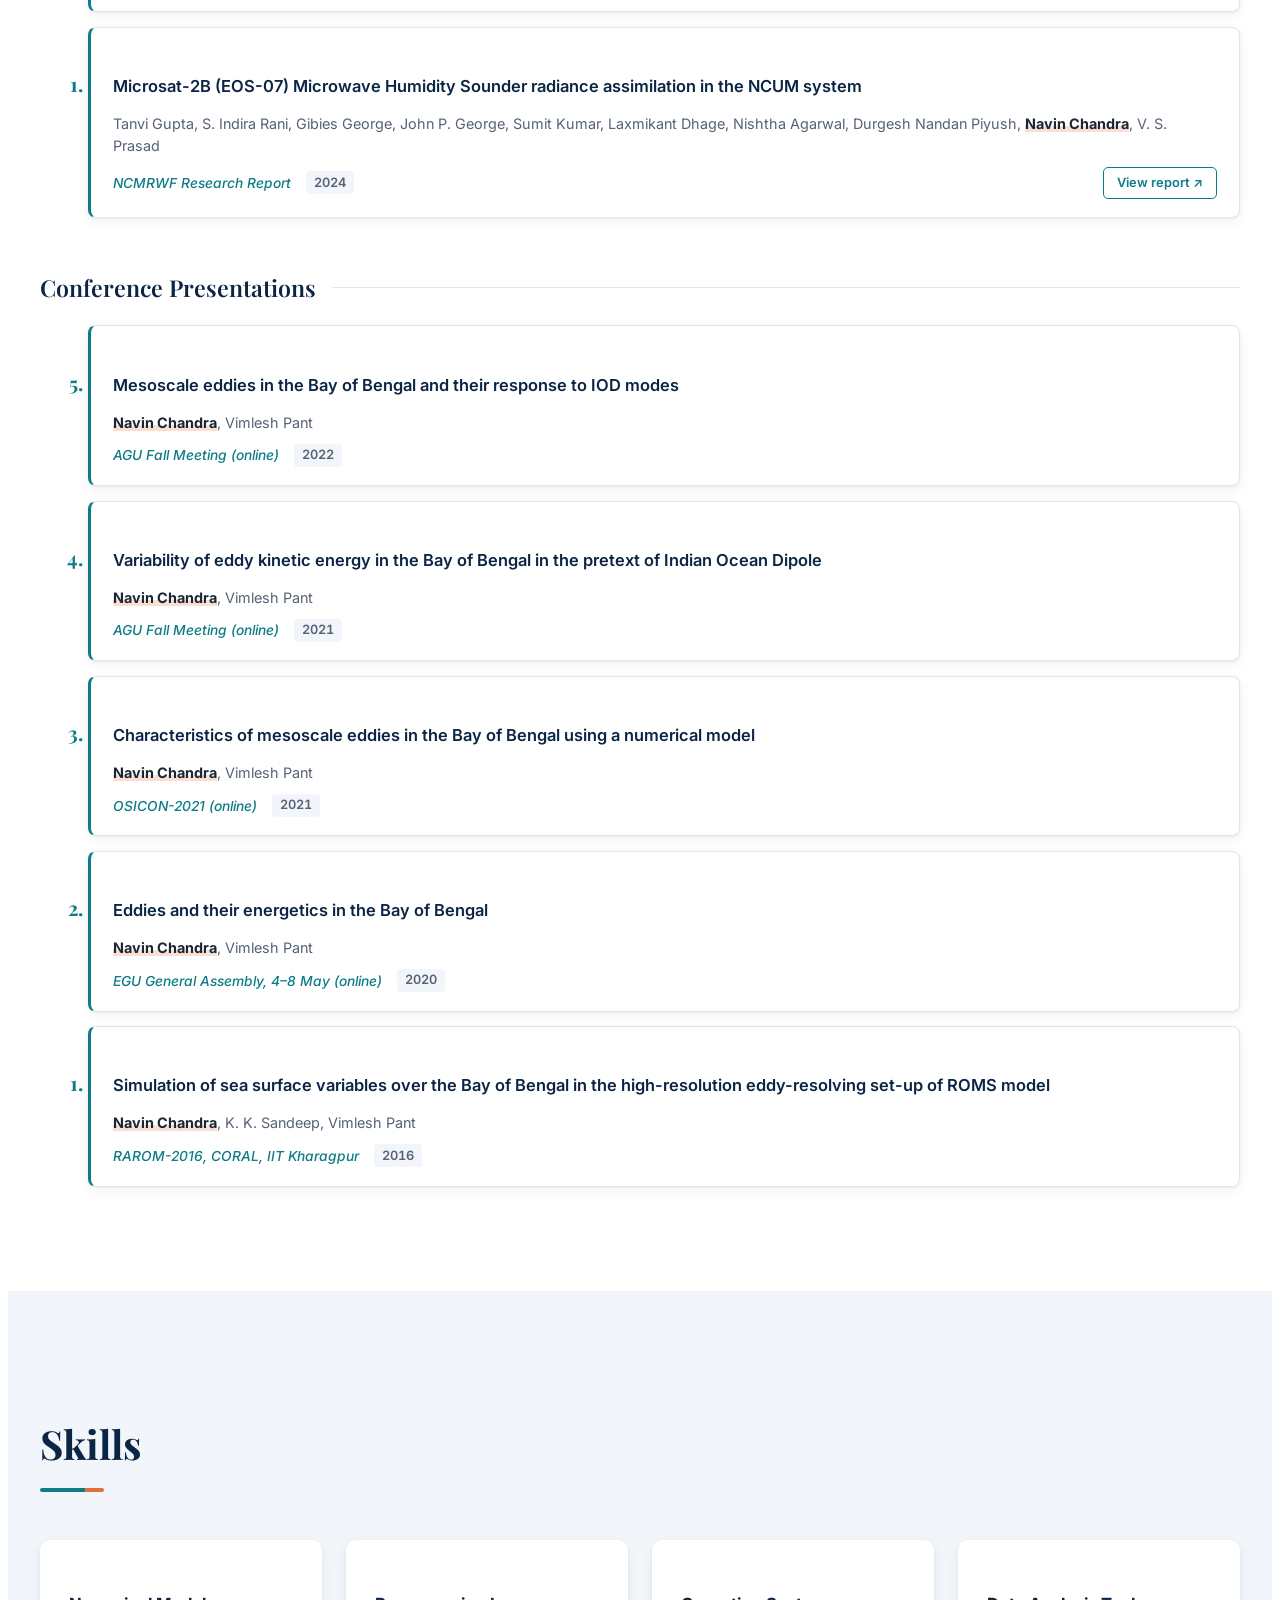
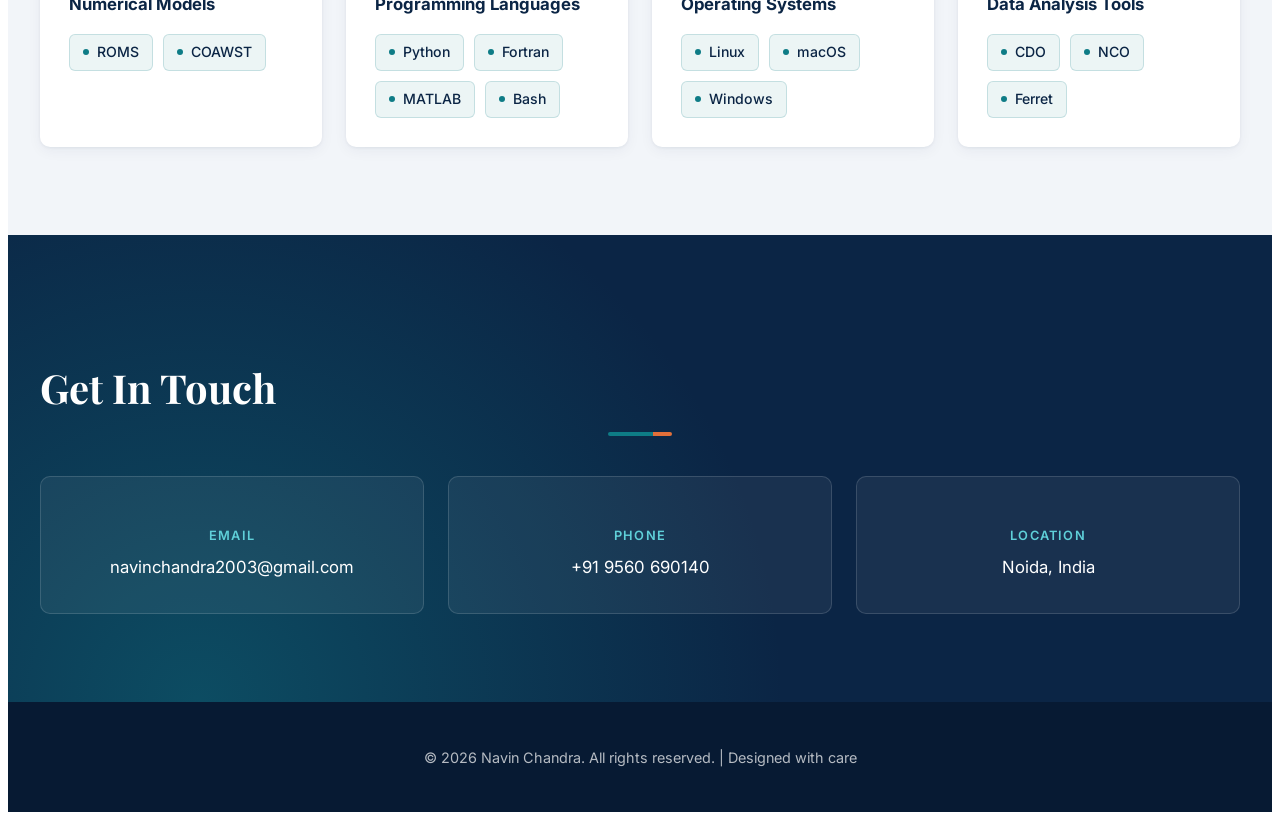
==== commit 6b01b91e: "removed additional CV button" ====
--- a/index.html
+++ b/index.html
@@ -48,7 +48,6 @@
                     <a href="https://orcid.org/0000-0001-9891-887X" target="_blank" title="ORCID">ID</a>
                 </div>
                 
-                <a href="Navin_Chandra_CV.pdf" class="cta-button" target="_blank">↓ Download CV</a>
             </div>
             <div class="hero-image">
                 <img src="navin.png" alt="Navin Chandra - Physical Oceanographer" title="Navin Chandra">
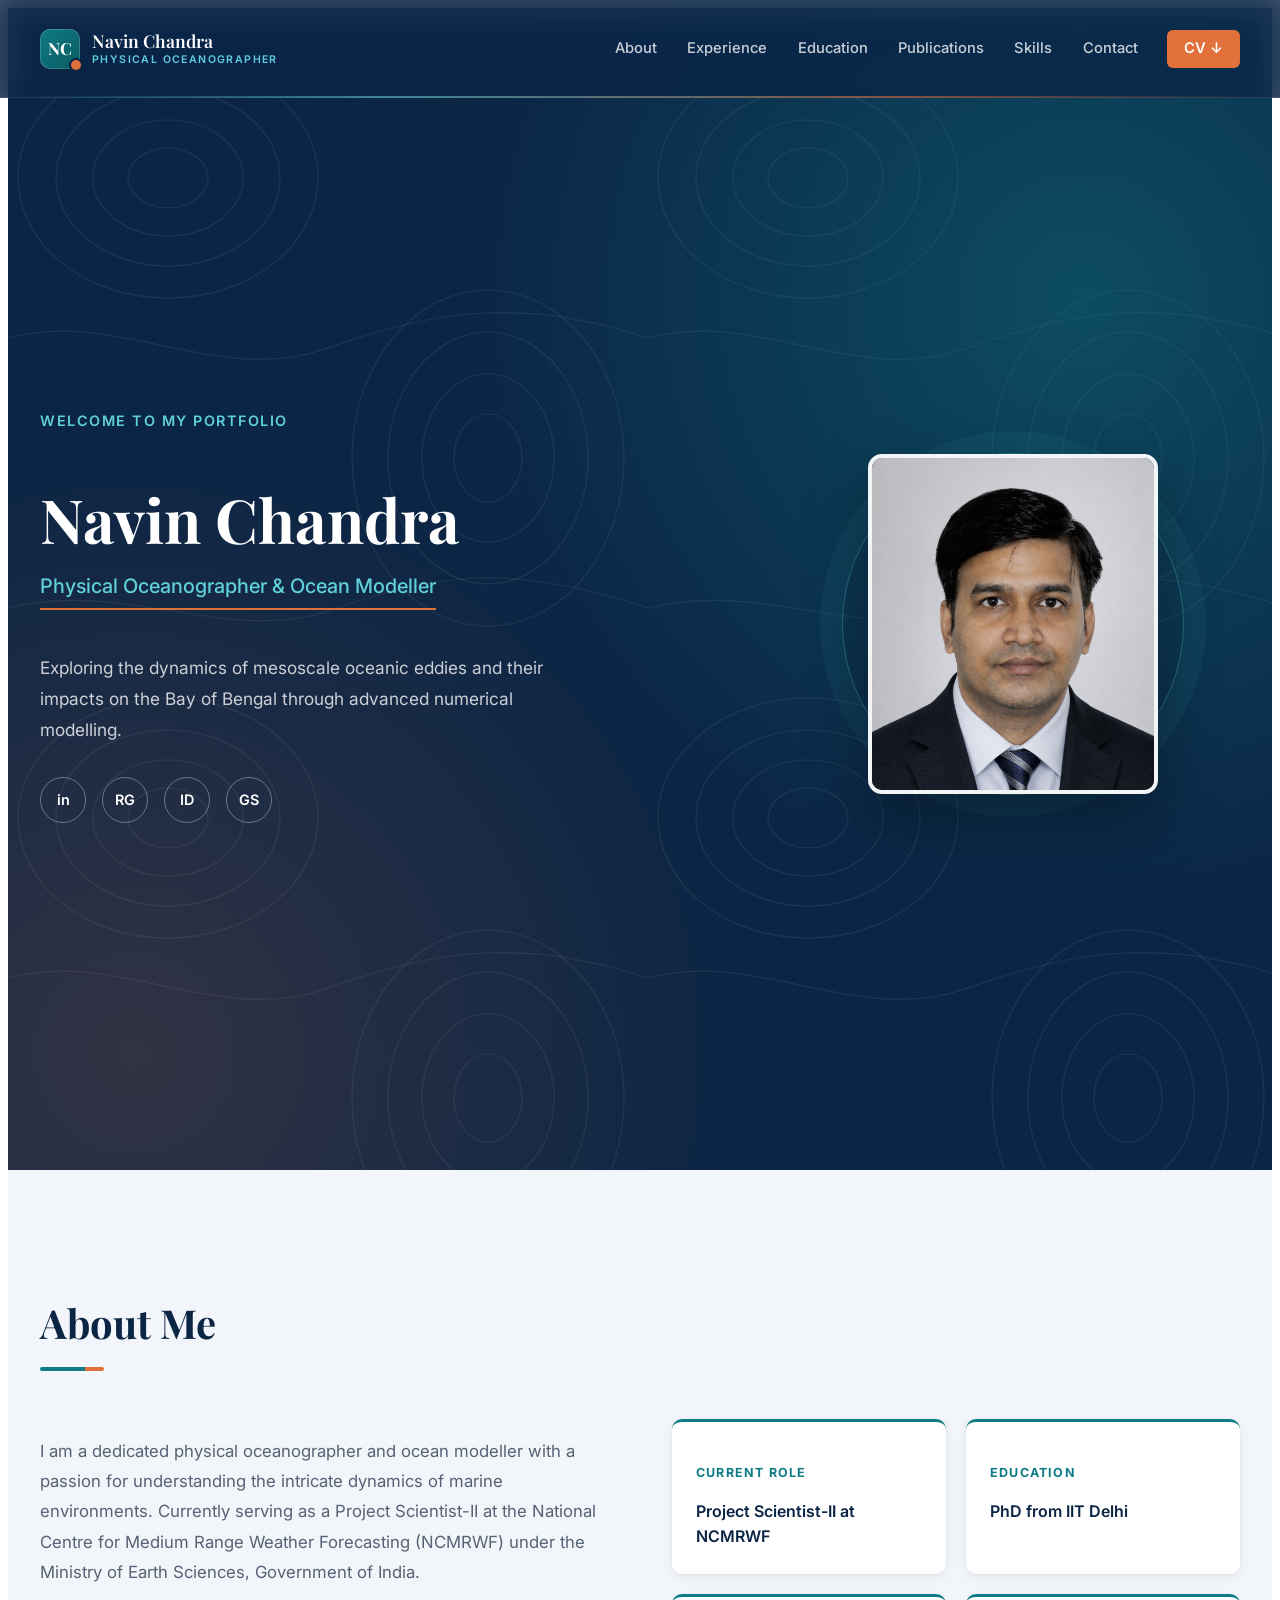
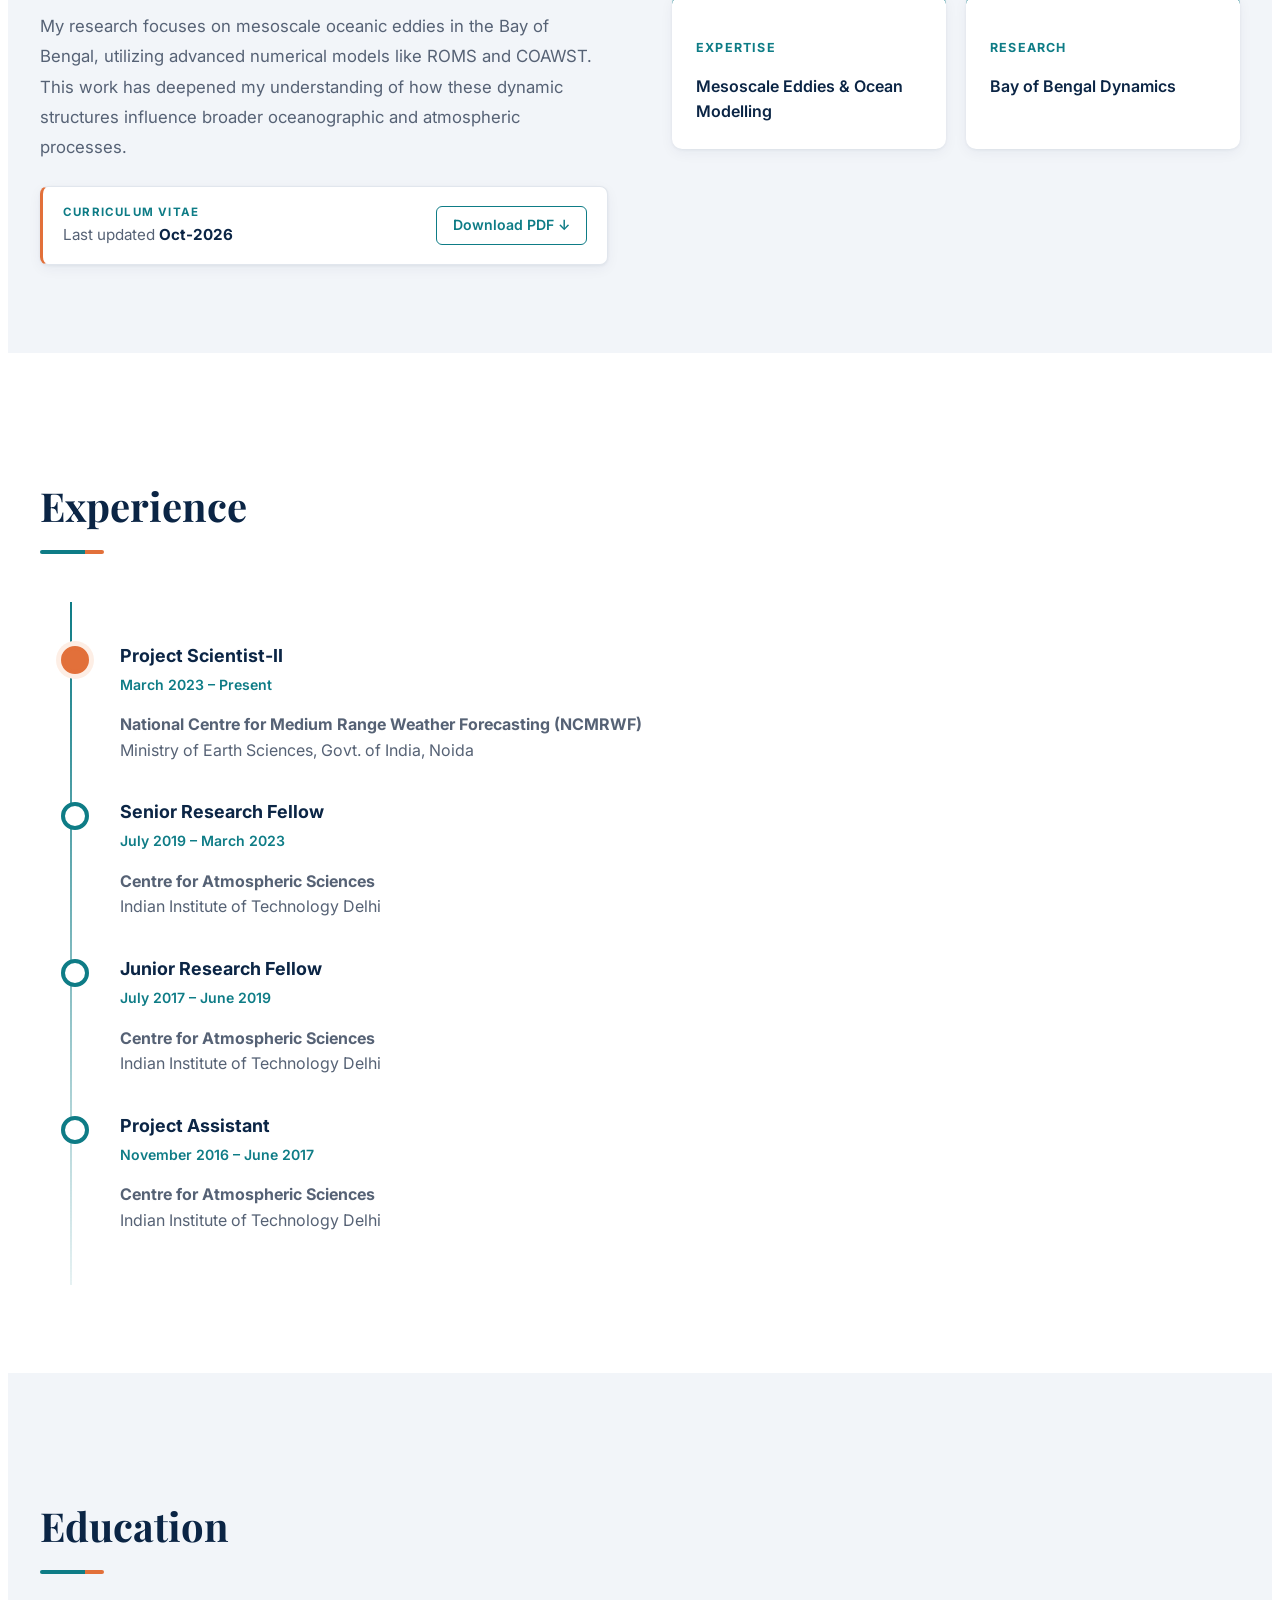
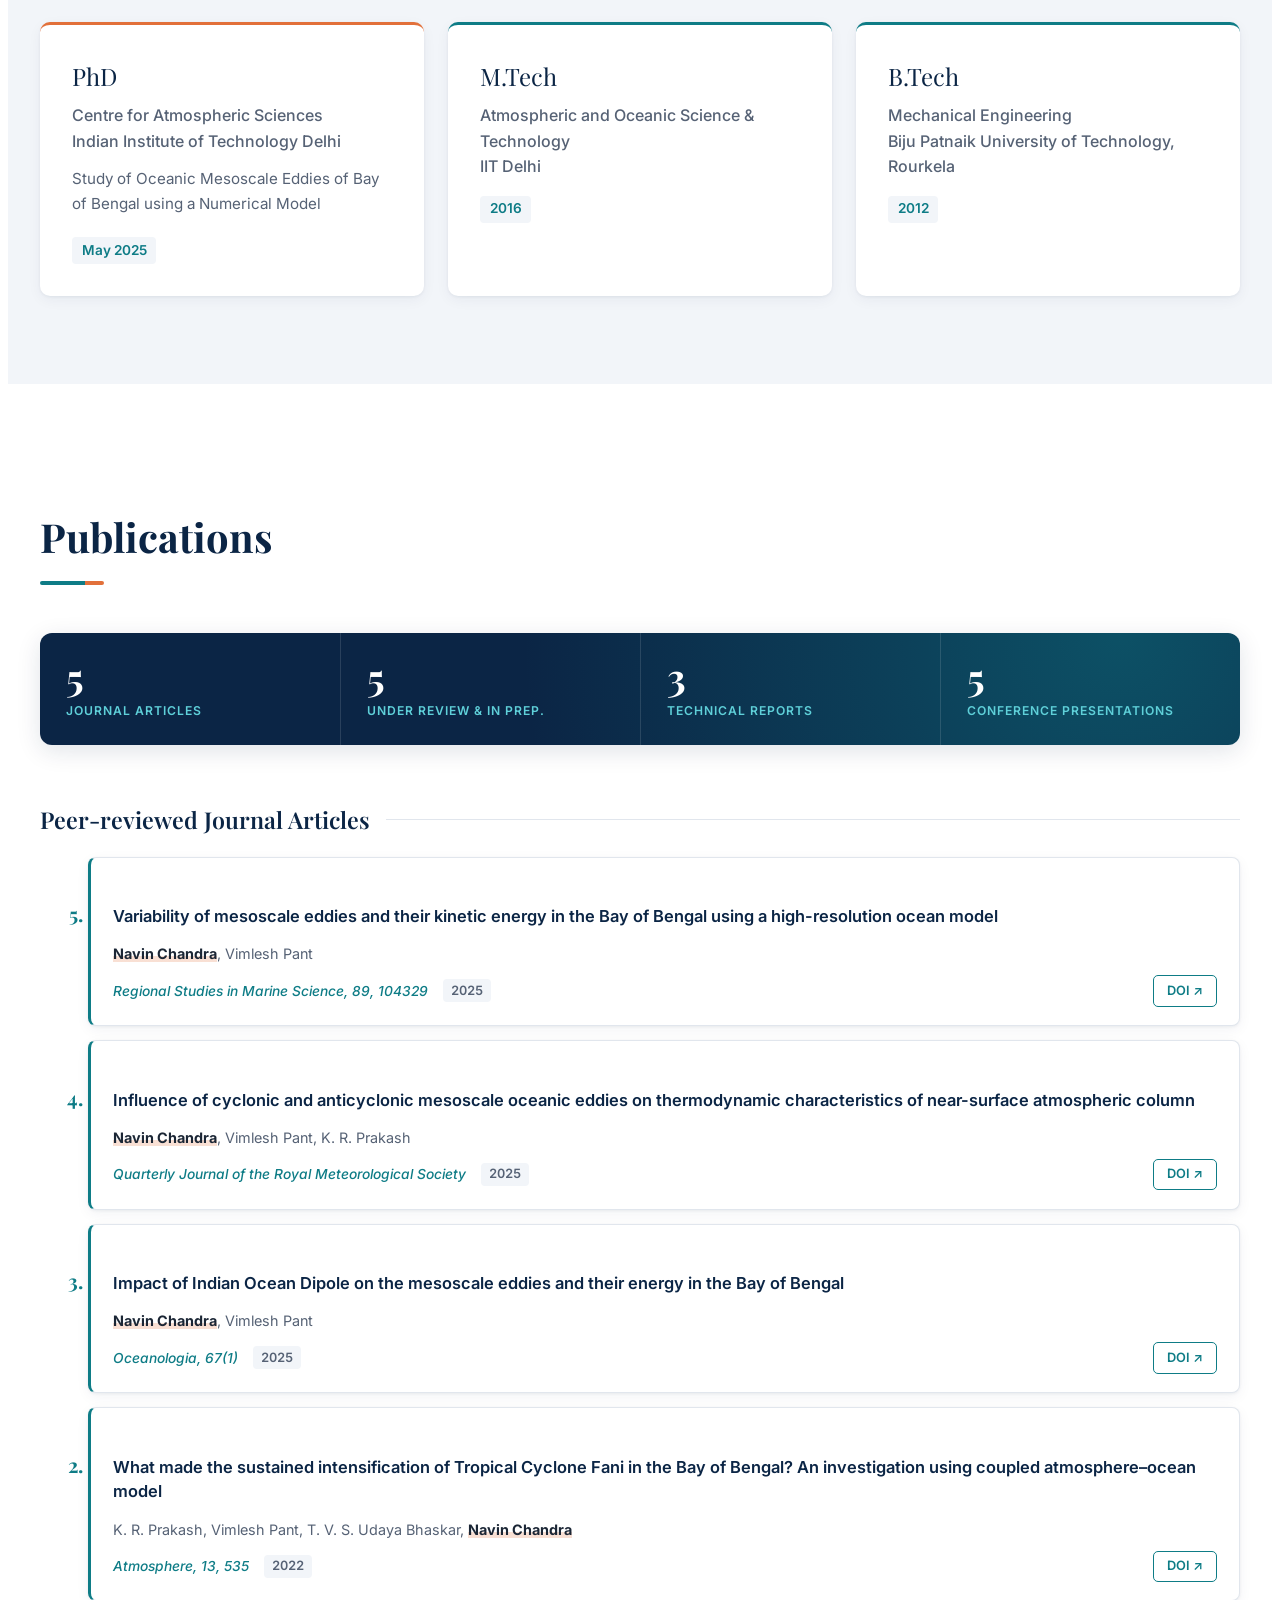
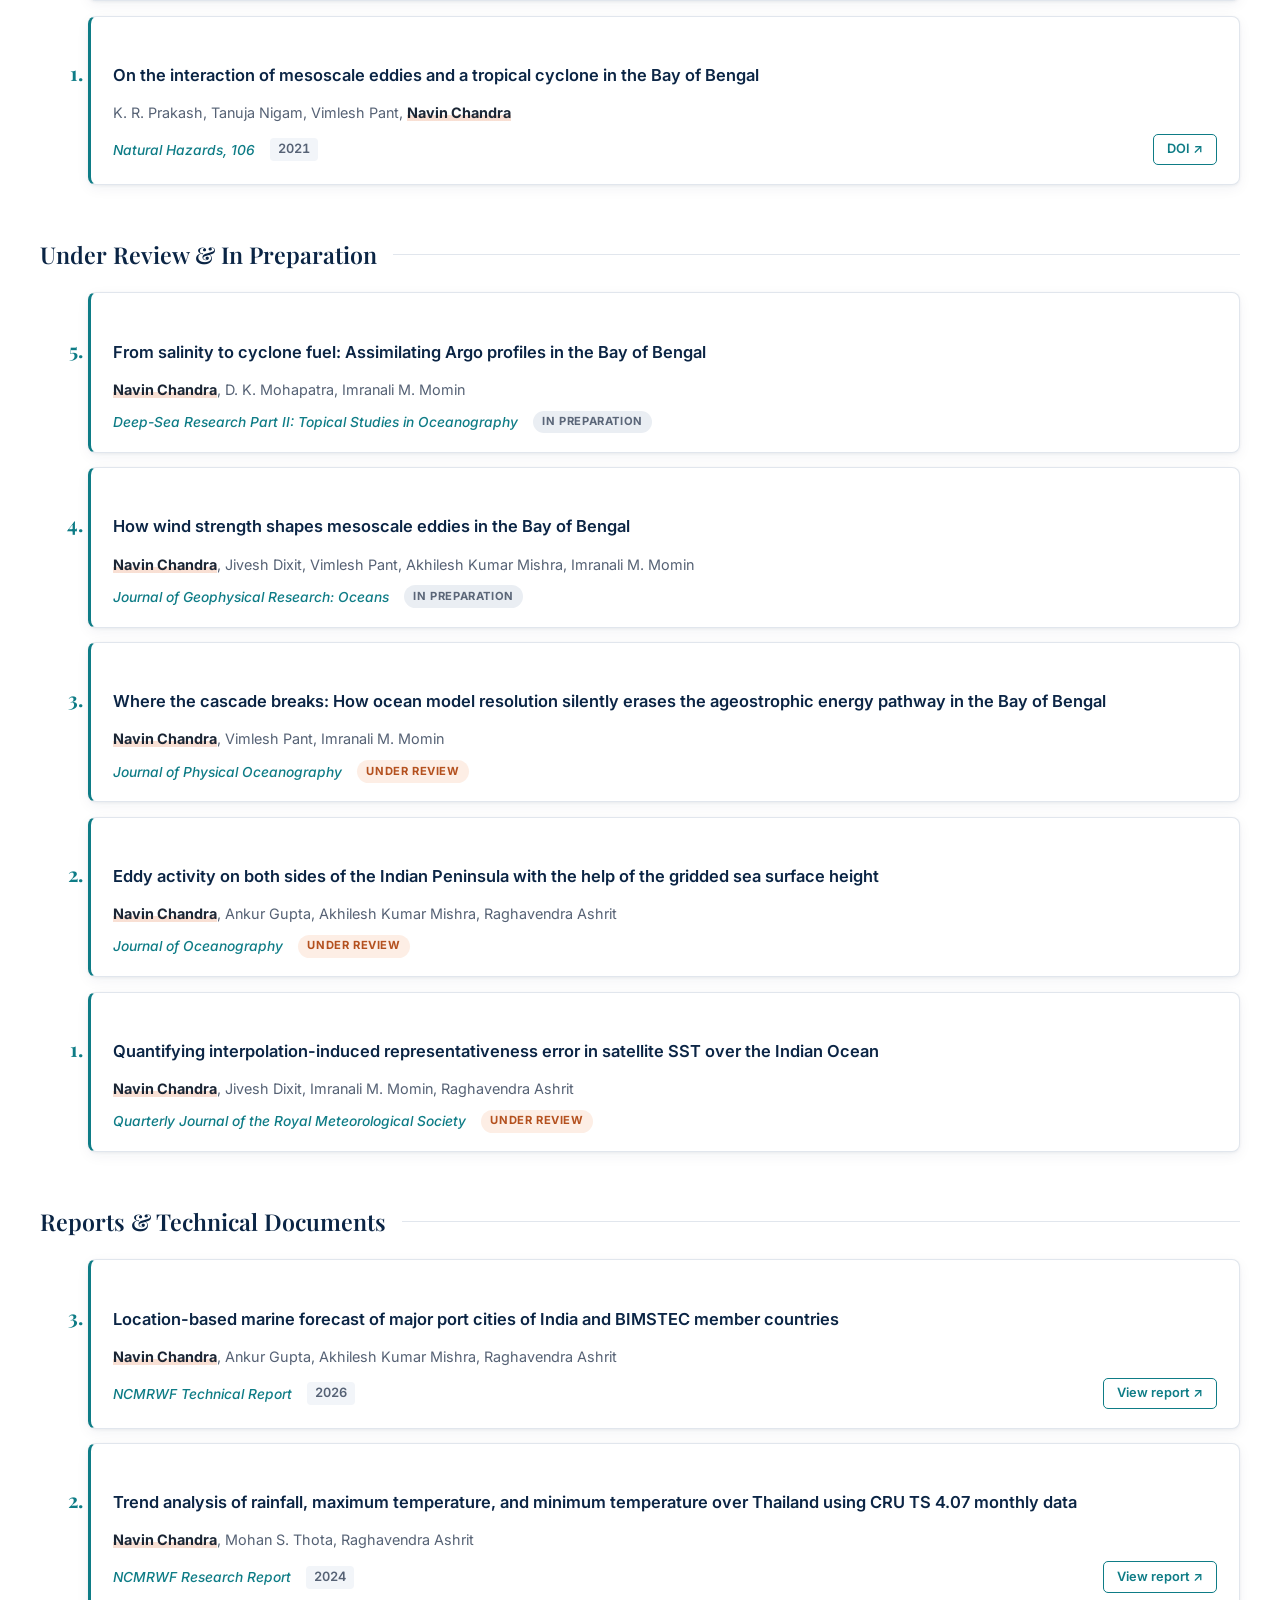
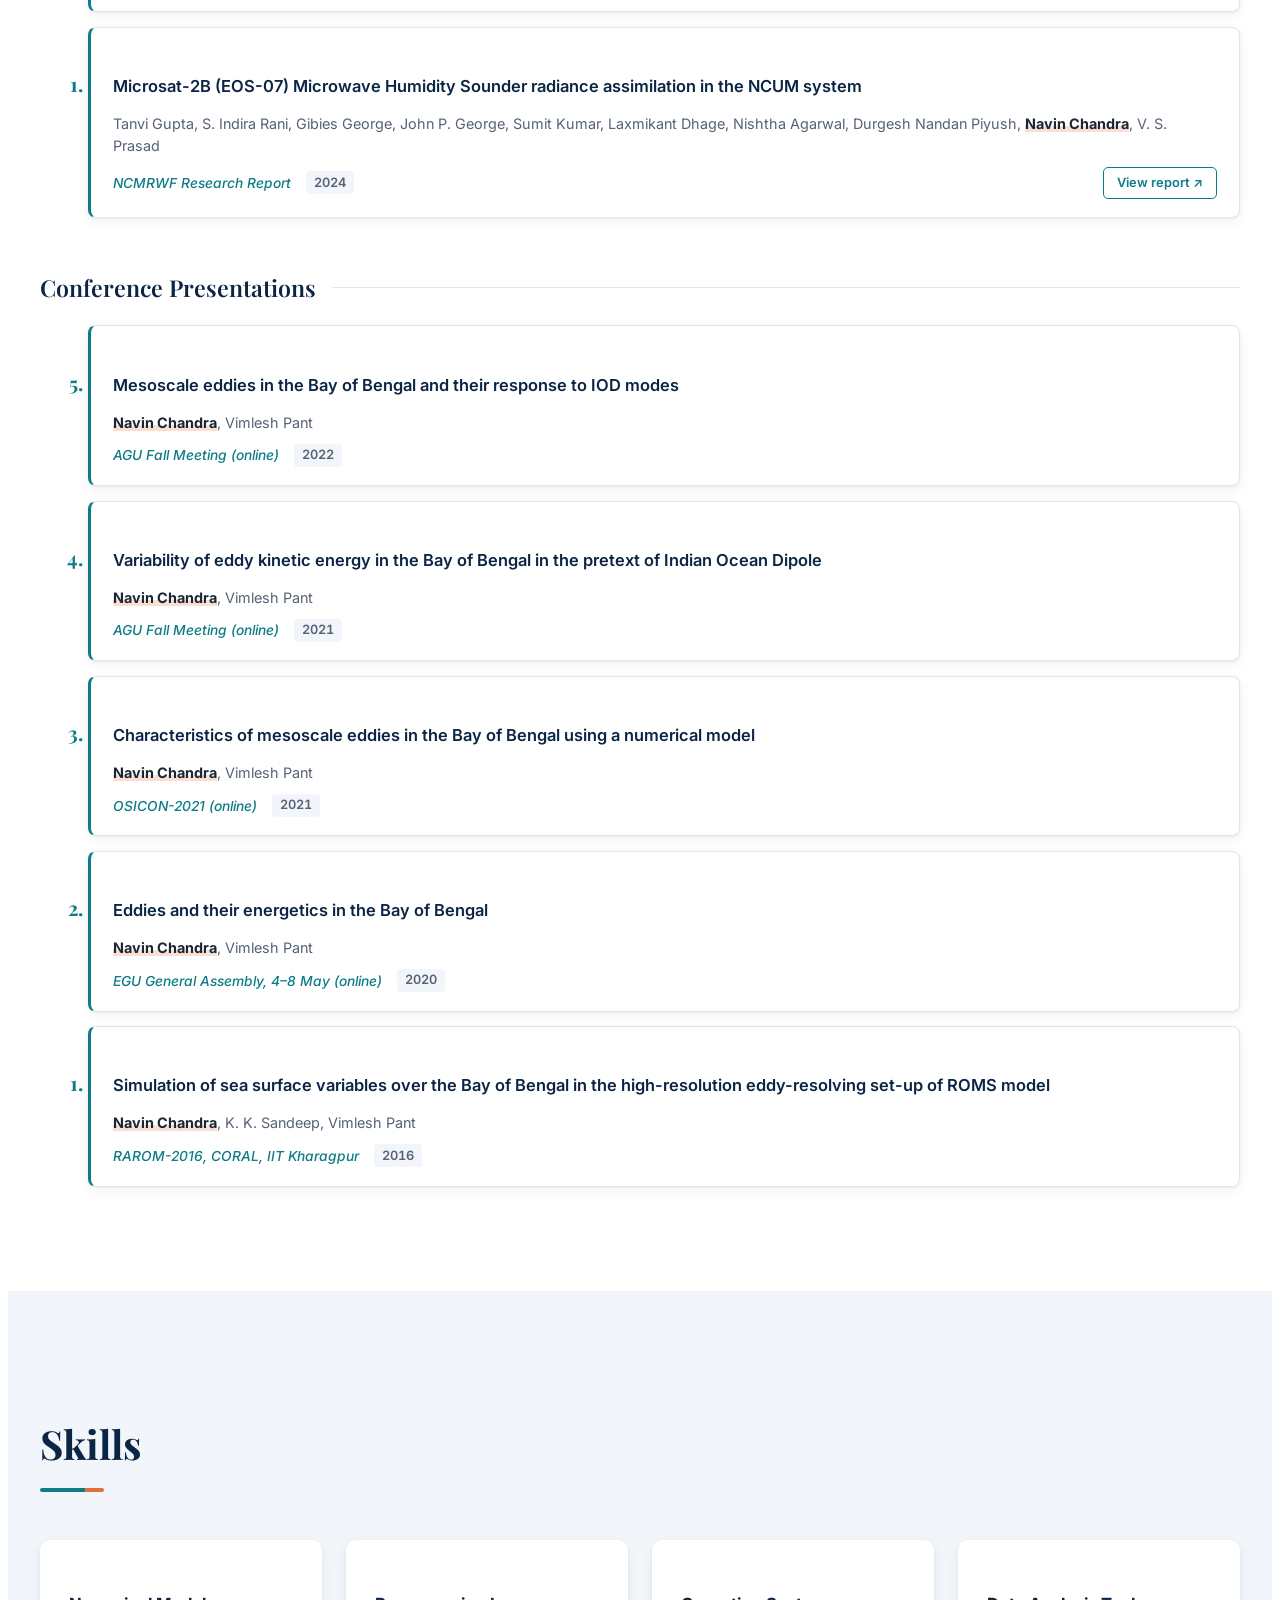
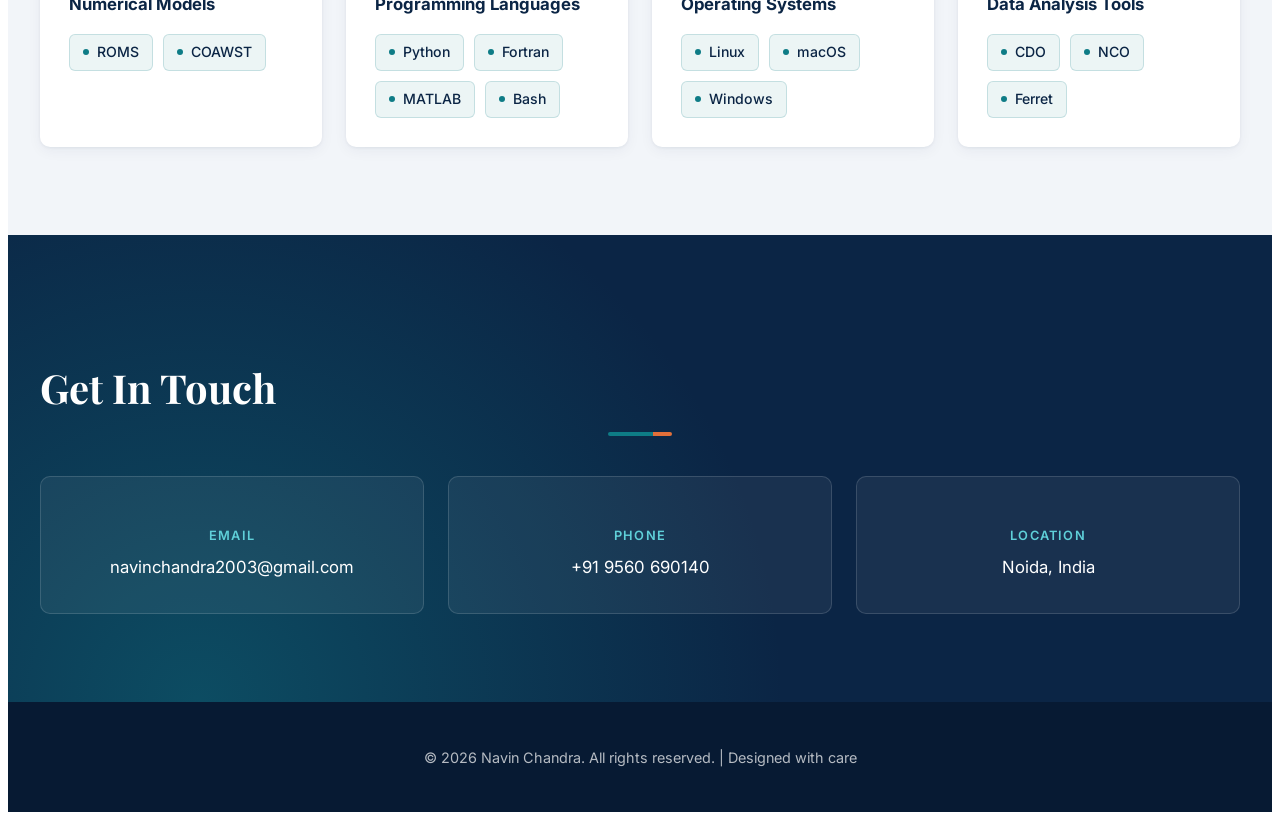
==== commit b75cbee7: "added google scholar" ====
--- a/index.html
+++ b/index.html
@@ -46,6 +46,7 @@
                     <a href="https://www.linkedin.com/in/navin-chandra-877a0140/" target="_blank" title="LinkedIn">in</a>
                     <a href="https://www.researchgate.net/profile/Navin_Chandra6" target="_blank" title="ResearchGate">RG</a>
                     <a href="https://orcid.org/0000-0001-9891-887X" target="_blank" title="ORCID">ID</a>
+                    <a href="https://scholar.google.com/citations?user=1rpRKLAAAAAJ&amp;hl=en" target="_blank" rel="noopener" title="Google Scholar" aria-label="Google Scholar">GS</a>
                 </div>
                 
             </div>
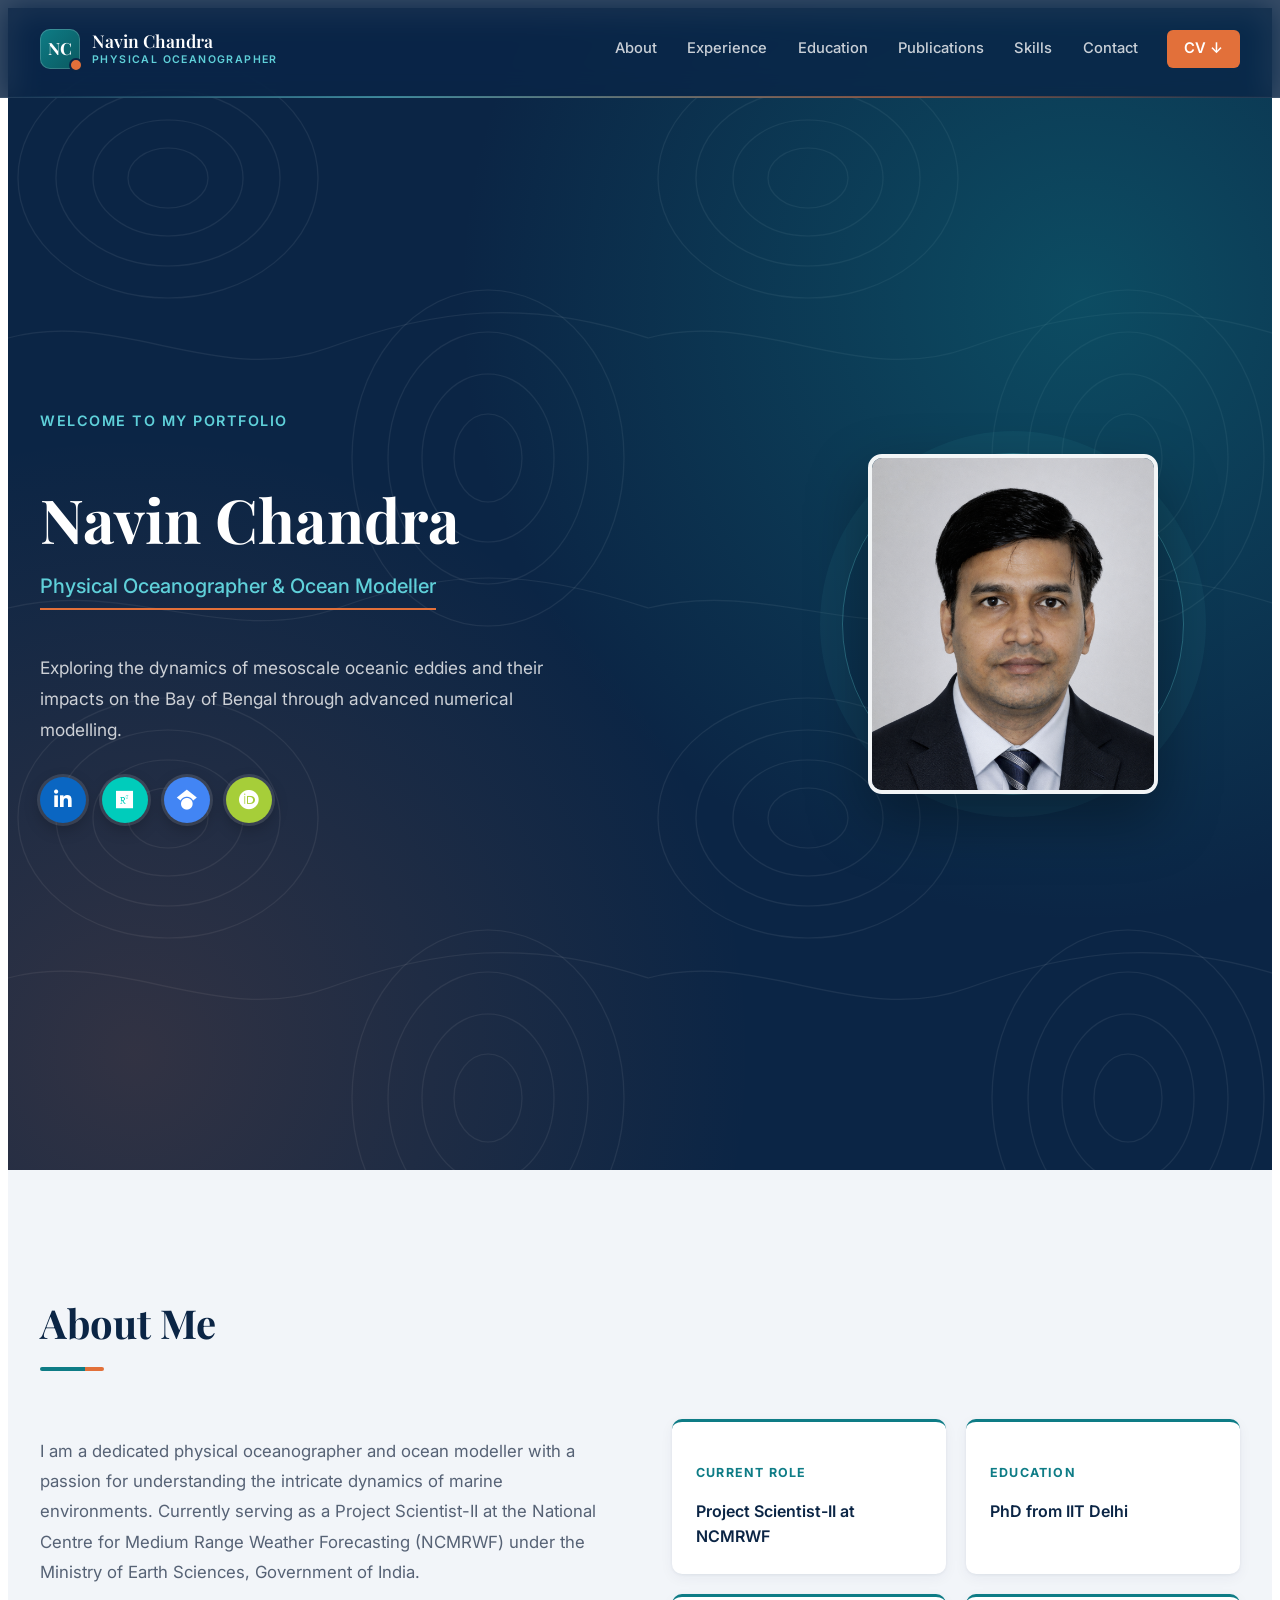
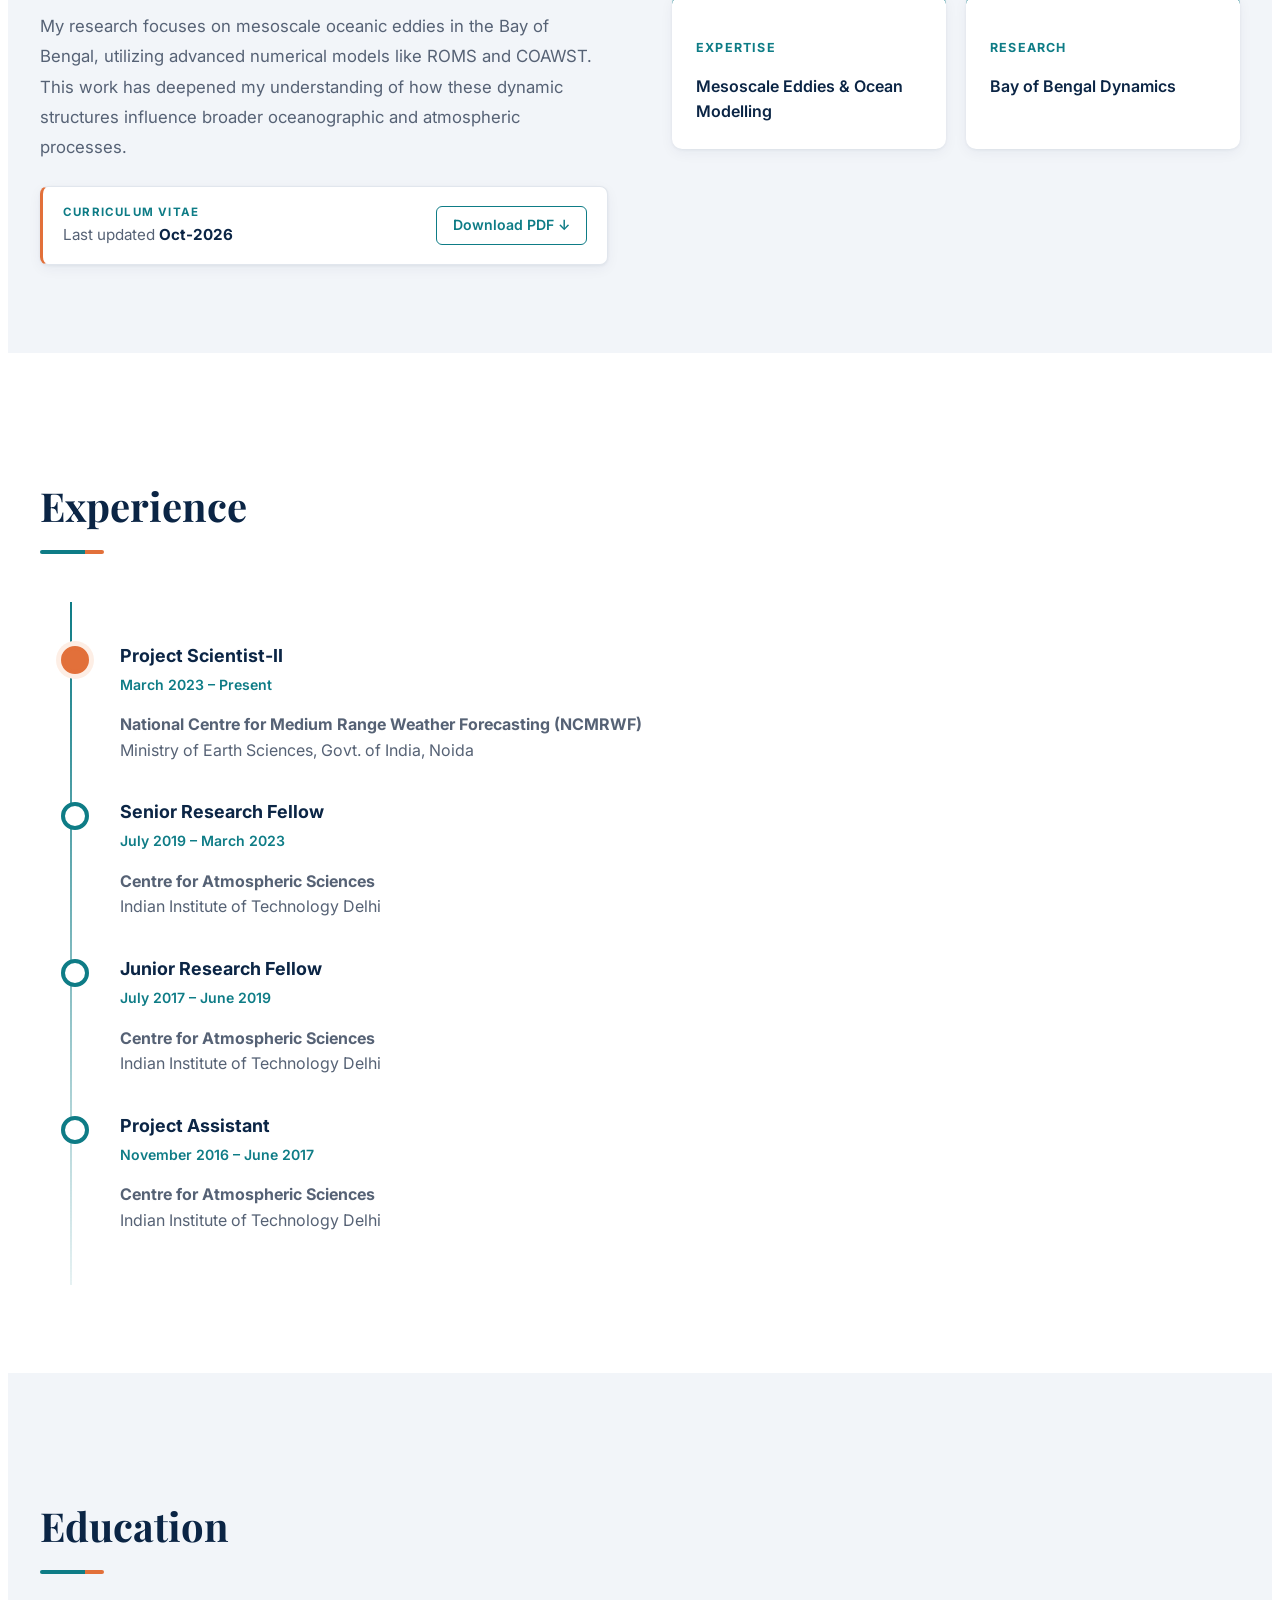
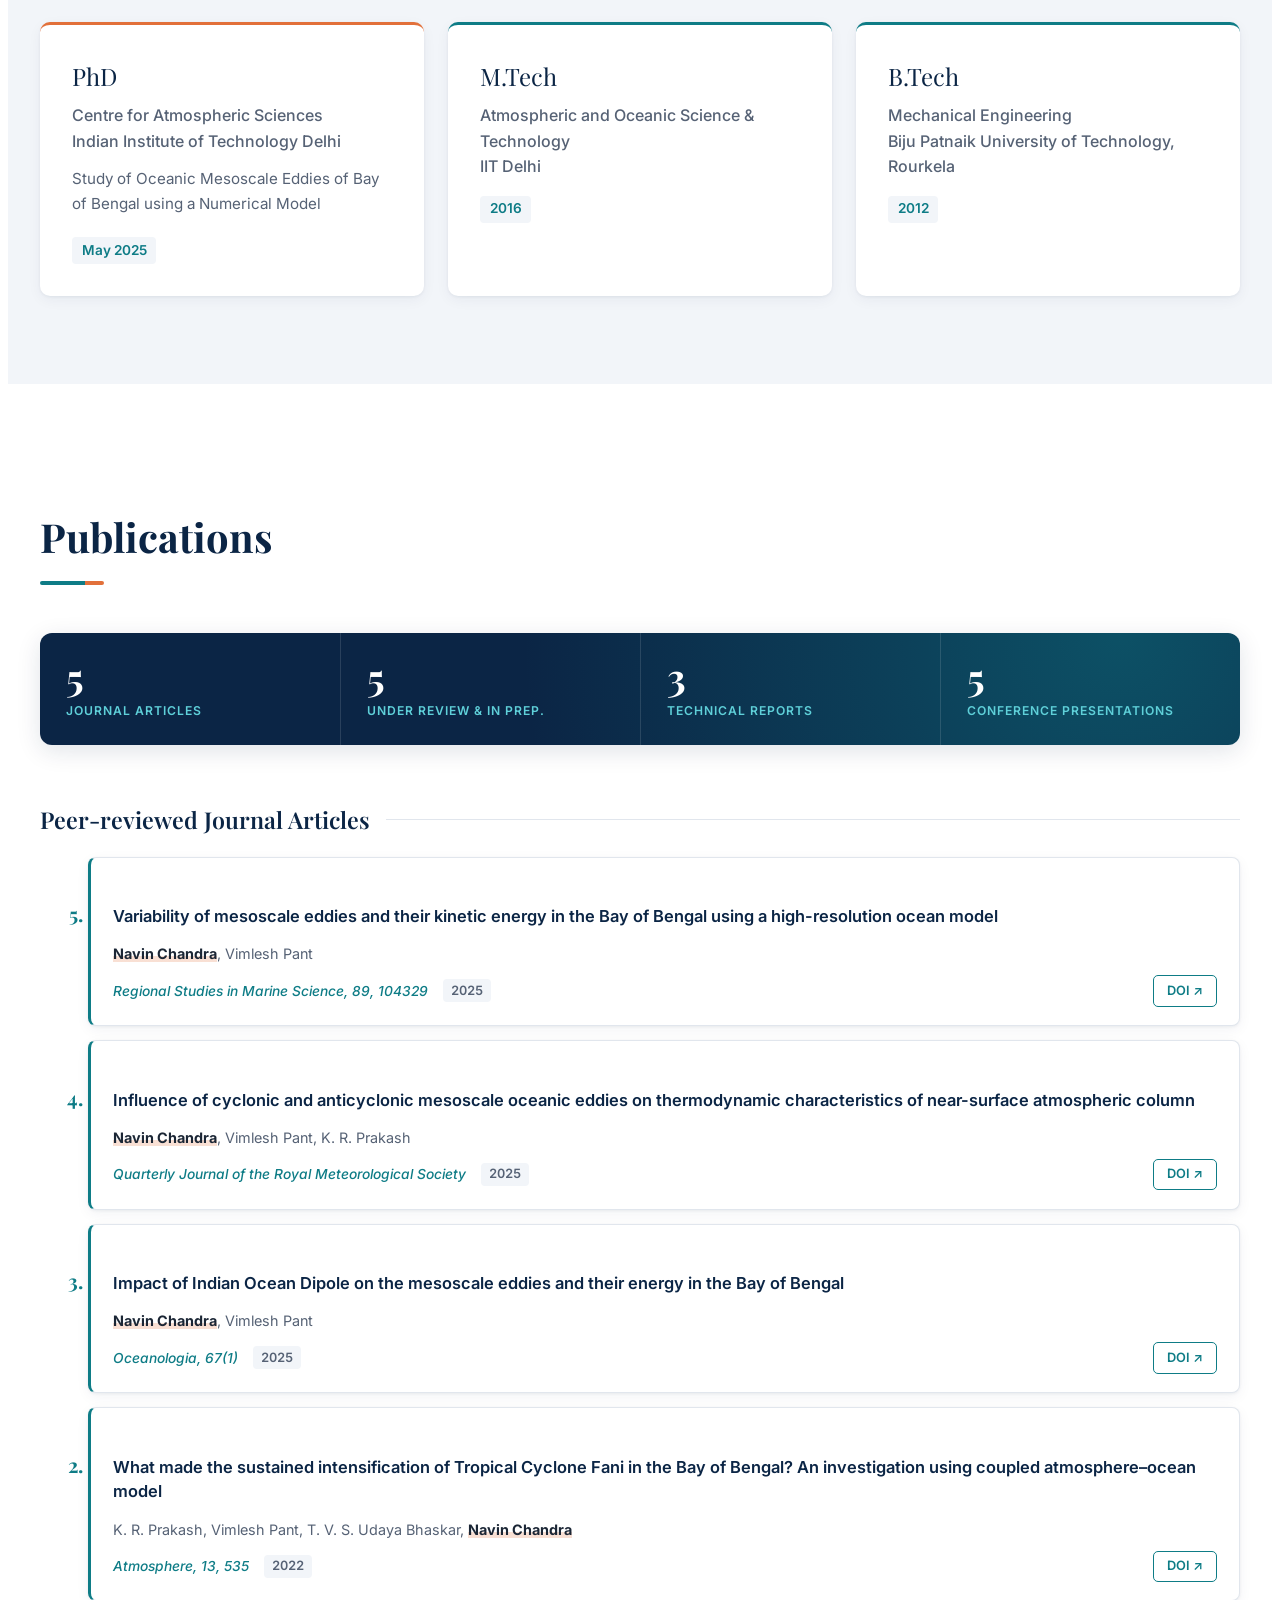
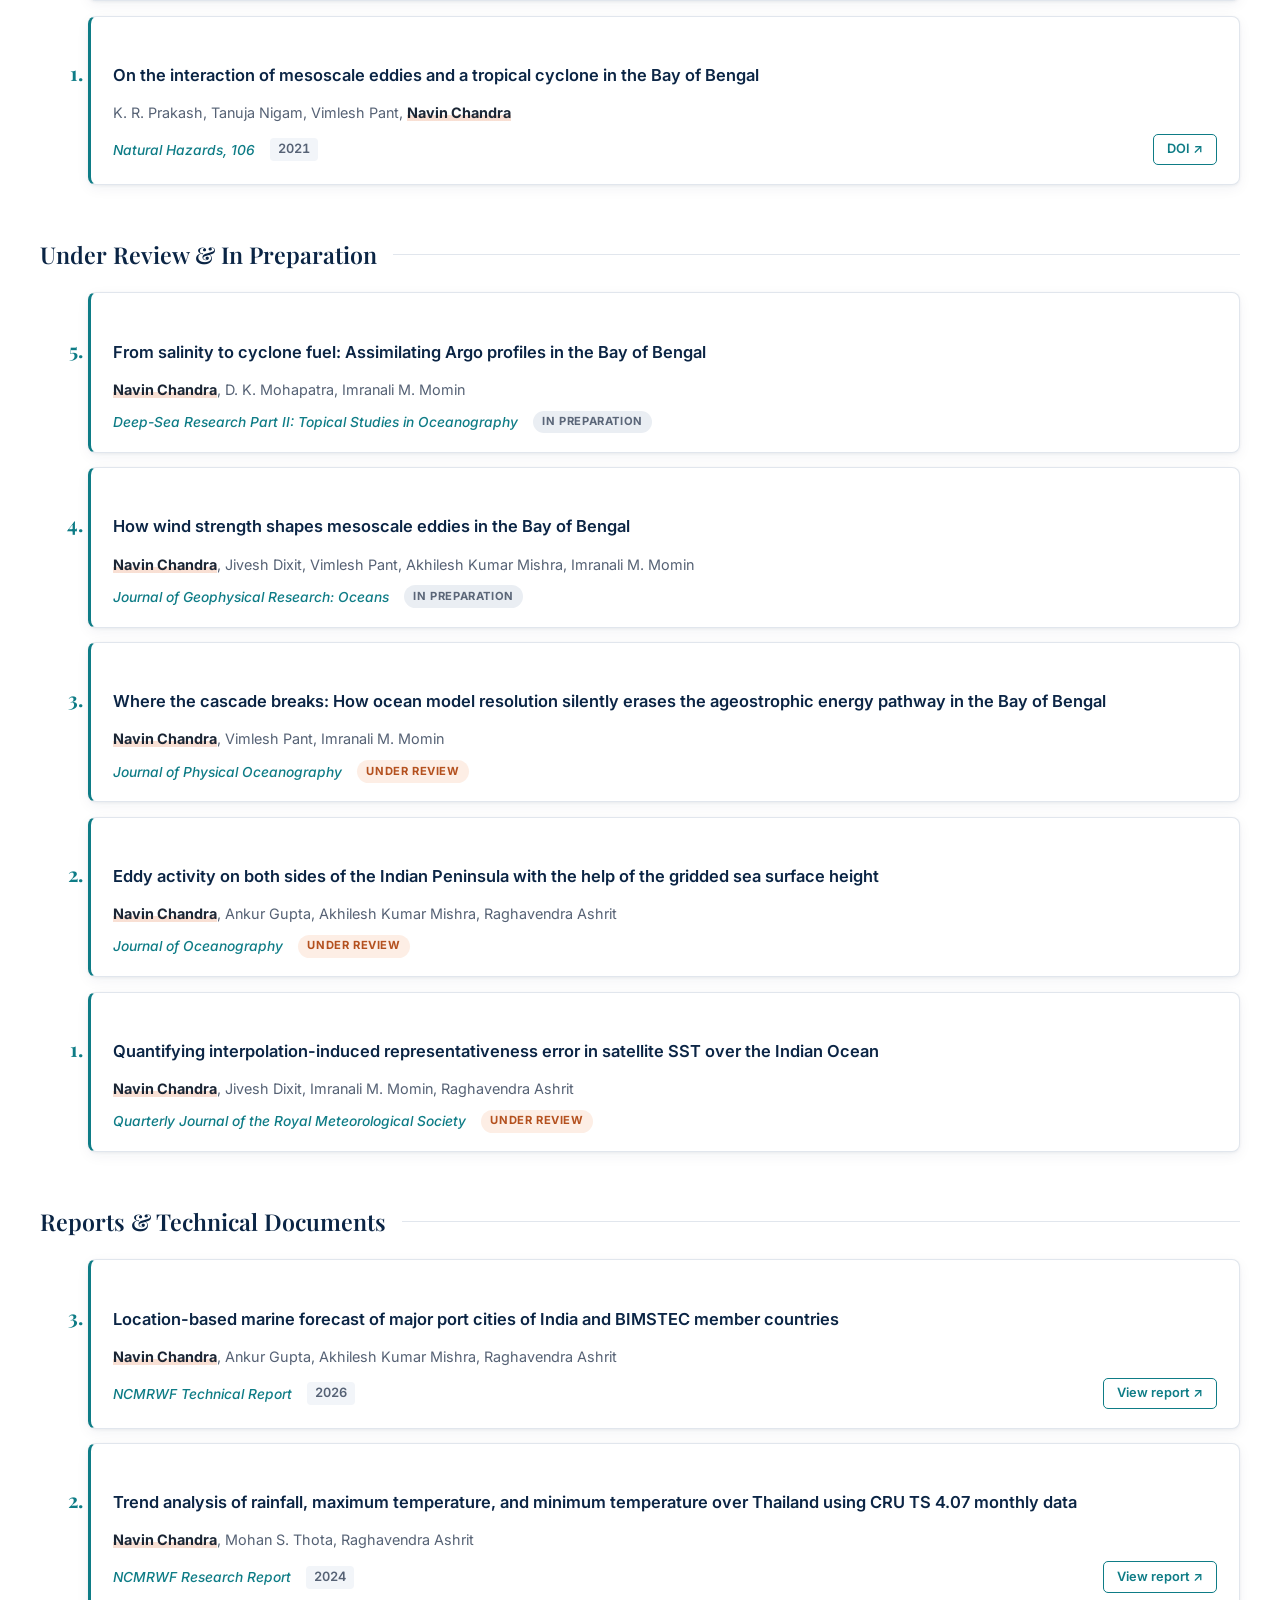
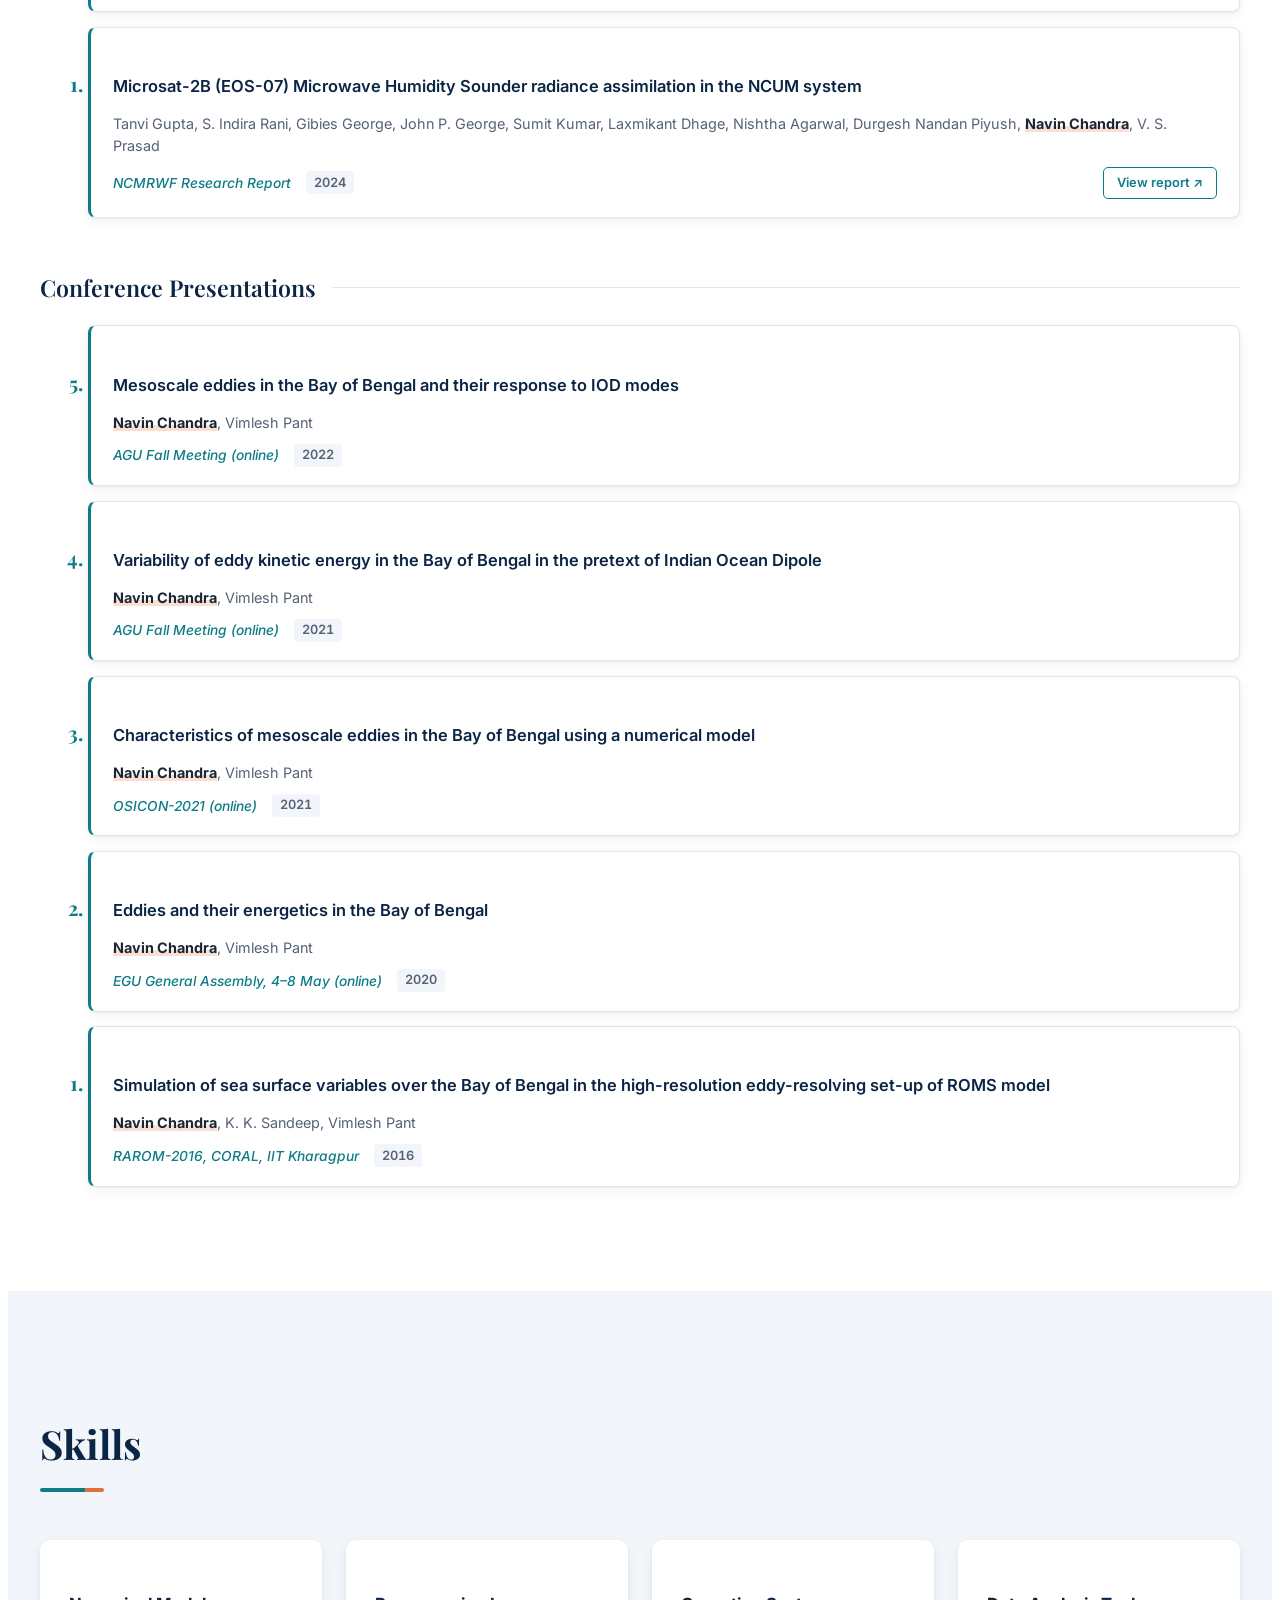
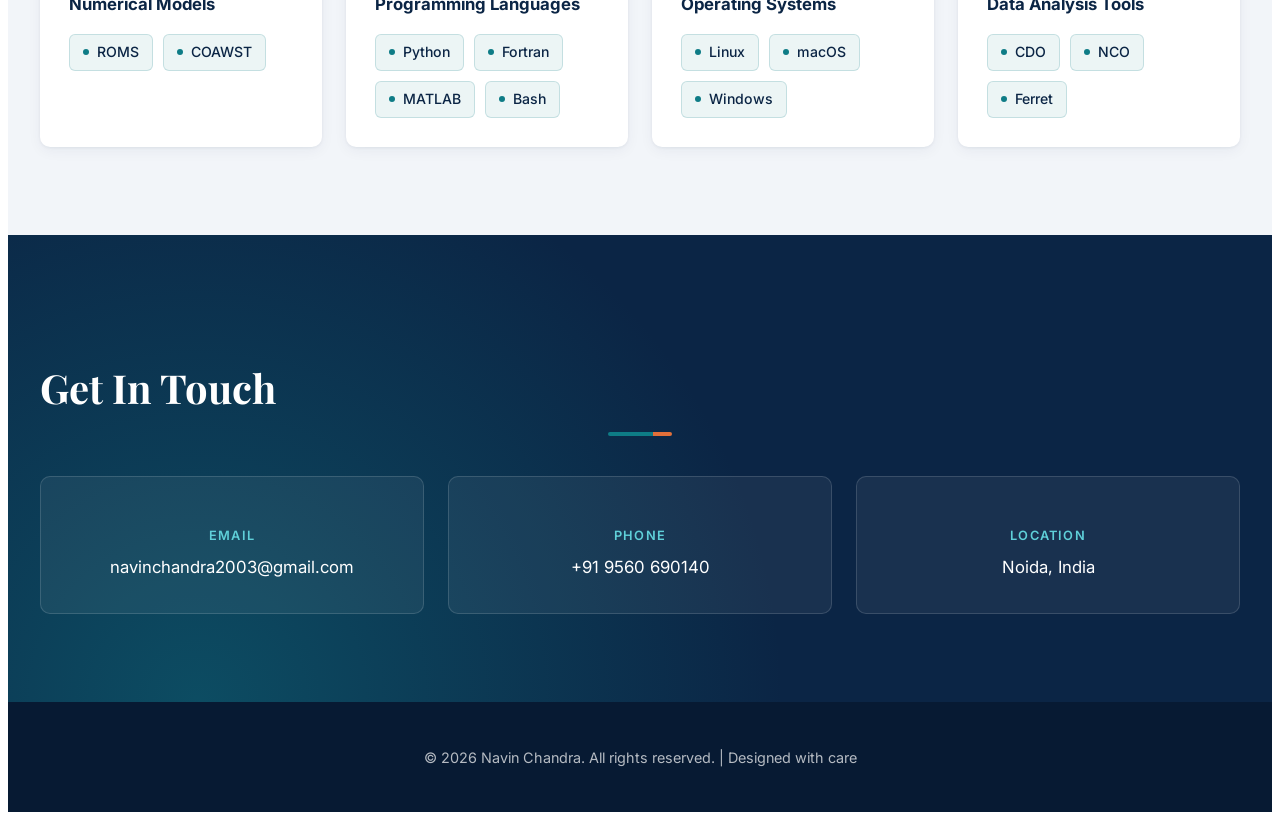
==== commit 0eb182a4: "added button style" ====
--- a/index.html
+++ b/index.html
@@ -5,6 +5,8 @@
     <meta name="viewport" content="width=device-width, initial-scale=1.0">
     <title>Navin Chandra - Physical Oceanographer</title>
     <link href="https://fonts.googleapis.com/css2?family=Playfair+Display:wght@600;700&family=Inter:wght@400;500;600;700&display=swap" rel="stylesheet">
+    <!-- Brand icons (LinkedIn, ResearchGate, ORCID, Google Scholar) -->
+    <link rel="stylesheet" href="https://cdnjs.cloudflare.com/ajax/libs/font-awesome/6.5.2/css/all.min.css" crossorigin="anonymous" referrerpolicy="no-referrer">
     <link rel="stylesheet" href="style.css">
     <script src="script.js" defer></script>
 </head>
@@ -43,10 +45,10 @@
                 <p>Exploring the dynamics of mesoscale oceanic eddies and their impacts on the Bay of Bengal through advanced numerical modelling.</p>
                 
                 <div class="social-links">
-                    <a href="https://www.linkedin.com/in/navin-chandra-877a0140/" target="_blank" title="LinkedIn">in</a>
-                    <a href="https://www.researchgate.net/profile/Navin_Chandra6" target="_blank" title="ResearchGate">RG</a>
-                    <a href="https://orcid.org/0000-0001-9891-887X" target="_blank" title="ORCID">ID</a>
-                    <a href="https://scholar.google.com/citations?user=1rpRKLAAAAAJ&amp;hl=en" target="_blank" rel="noopener" title="Google Scholar" aria-label="Google Scholar">GS</a>
+                    <a class="social--linkedin" href="https://www.linkedin.com/in/navin-chandra-877a0140/" target="_blank" rel="noopener" title="LinkedIn" aria-label="LinkedIn"><i class="fa-brands fa-linkedin-in" aria-hidden="true"></i></a>
+                    <a class="social--researchgate" href="https://www.researchgate.net/profile/Navin_Chandra6" target="_blank" rel="noopener" title="ResearchGate" aria-label="ResearchGate"><i class="fa-brands fa-researchgate" aria-hidden="true"></i></a>
+                    <a class="social--scholar" href="https://scholar.google.com/citations?user=1rpRKLAAAAAJ&amp;hl=en" target="_blank" rel="noopener" title="Google Scholar" aria-label="Google Scholar"><i class="fa-brands fa-google-scholar" aria-hidden="true"></i></a>
+                    <a class="social--orcid" href="https://orcid.org/0000-0001-9891-887X" target="_blank" rel="noopener" title="ORCID" aria-label="ORCID"><i class="fa-brands fa-orcid" aria-hidden="true"></i></a>
                 </div>
                 
             </div>
--- a/style.css
+++ b/style.css
@@ -412,26 +412,37 @@
     animation: slideInLeft 0.8s ease 0.3s both;
 }
 
+/* Each button uses its platform's own brand colour */
 .social-links a {
+    --brand: #ffffff;
     display: inline-flex;
     align-items: center;
     justify-content: center;
-    width: 44px;
-    height: 44px;
+    width: 46px;
+    height: 46px;
     border-radius: 50%;
-    border: 1px solid rgba(255, 255, 255, 0.35);
-    color: #fff;
+    background: var(--brand);
+    color: #fff;
+    font-size: 1.25rem;
     text-decoration: none;
-    transition: all 0.25s ease;
-    font-weight: 600;
-    font-size: 0.9rem;
-}
+    box-shadow: 0 0 0 3px rgba(255, 255, 255, 0.12), 0 6px 16px rgba(0, 0, 0, 0.25);
+    transition: transform 0.25s ease, box-shadow 0.25s ease, filter 0.25s ease;
+}
+
+.social-links a.social--linkedin     { --brand: #0a66c2; }
+.social-links a.social--researchgate { --brand: #00ccbb; }
+.social-links a.social--scholar      { --brand: #4285f4; }
+.social-links a.social--orcid        { --brand: #a6ce39; }
 
 .social-links a:hover {
-    background: var(--accent-light);
-    border-color: var(--accent-light);
-    color: var(--primary);
     transform: translateY(-3px);
+    filter: brightness(1.08);
+    box-shadow: 0 0 0 3px rgba(255, 255, 255, 0.3), 0 10px 22px rgba(0, 0, 0, 0.3);
+}
+
+.social-links a:focus-visible {
+    outline: 2px solid #fff;
+    outline-offset: 3px;
 }
 
 .cta-button {
